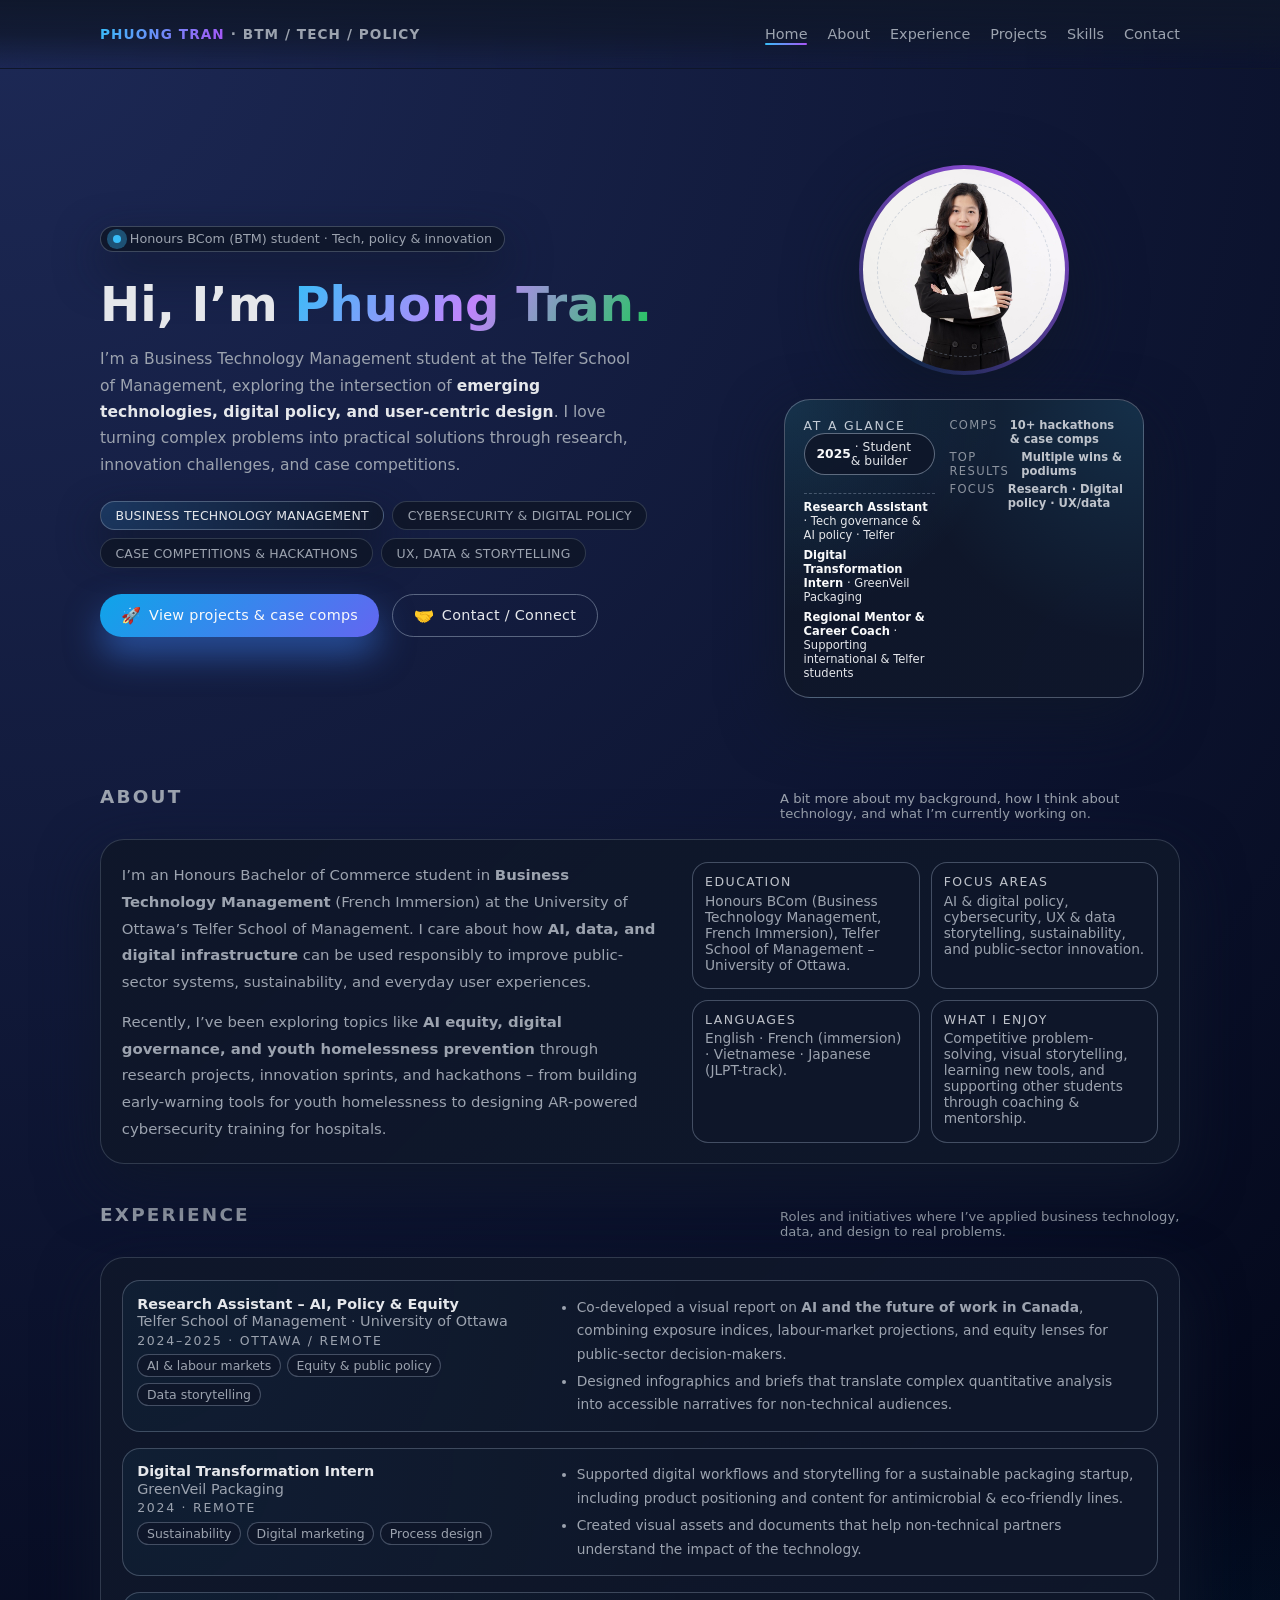
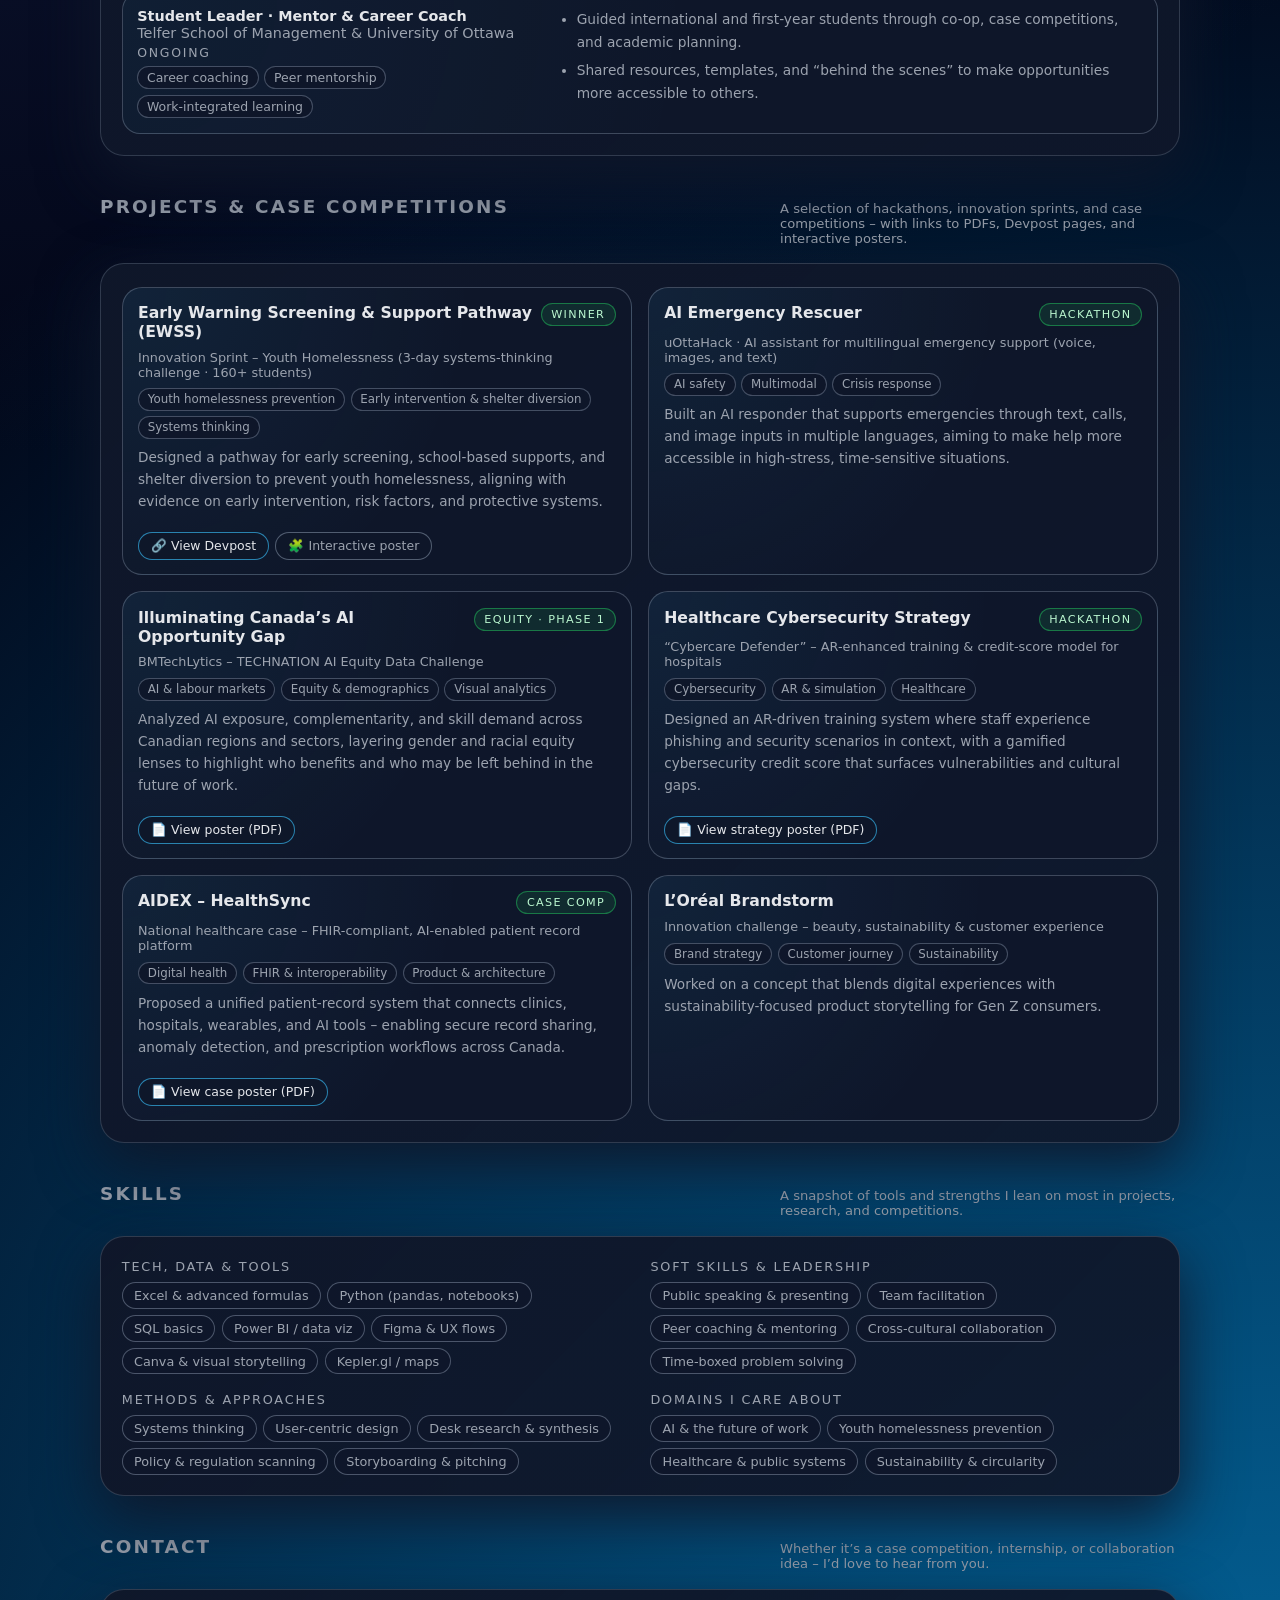
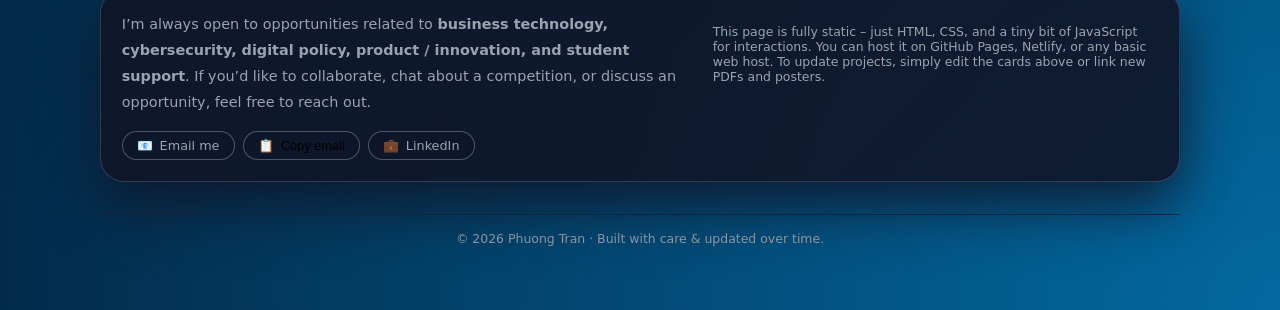
==== index.html @ e8b1e0c4 "Update index.html" ====
<!DOCTYPE html>
<html lang="en">
<head>
  <meta charset="UTF-8" />
  <title>Phuong Tran | Portfolio</title>
  <meta name="viewport" content="width=device-width, initial-scale=1" />
  <meta name="description"
        content="Portfolio of Phuong Tran – Business Technology Management student, researcher, case competition & hackathon participant." />

  <!-- ====== BASE STYLES ====== -->
  <style>
    :root {
      --bg: #020617;
      --bg-alt: #0b1220;
      --bg-soft: #020617;
      --card-bg: #020617;
      --accent: #38bdf8;
      --accent-2: #a855f7;
      --accent-soft: rgba(56, 189, 248, 0.12);
      --accent-soft-2: rgba(168, 85, 247, 0.18);
      --text-main: #e5e7eb;
      --text-muted: #9ca3af;
      --border-subtle: rgba(148, 163, 184, 0.25);
      --shadow-soft: 0 22px 60px rgba(15, 23, 42, 0.95);
      --radius-lg: 24px;
      --radius-pill: 999px;
      --nav-height: 68px;
      --max-width: 1120px;
      --transition-fast: 0.18s ease-out;
      --transition-med: 0.28s cubic-bezier(0.22, 0.61, 0.36, 1);
    }

    * {
      box-sizing: border-box;
      margin: 0;
      padding: 0;
    }

    html {
      scroll-behavior: smooth;
    }

    body {
      min-height: 100vh;
      font-family: system-ui, -apple-system, BlinkMacSystemFont, "SF Pro Text",
        "Segoe UI", sans-serif;
      background:
        radial-gradient(circle at top left, #1d2956 0, transparent 55%),
        radial-gradient(circle at bottom right, #0369a1 0, transparent 55%),
        var(--bg);
      color: var(--text-main);
      -webkit-font-smoothing: antialiased;
    }

    img {
      max-width: 100%;
      display: block;
    }

    a {
      color: inherit;
      text-decoration: none;
    }

    /* ====== LAYOUT WRAPPER ====== */

    .shell {
      max-width: var(--max-width);
      margin: 0 auto;
      padding: 1.25rem 1.25rem 4rem;
    }

    /* ====== NAVBAR ====== */
    header {
      position: sticky;
      top: 0;
      z-index: 40;
      backdrop-filter: blur(14px);
      background: linear-gradient(
          to bottom,
          rgba(15, 23, 42, 0.94),
          rgba(15, 23, 42, 0.75),
          transparent
        );
      border-bottom: 1px solid rgba(15, 23, 42, 0.8);
    }

    .nav-inner {
      max-width: var(--max-width);
      margin: 0 auto;
      height: var(--nav-height);
      display: flex;
      align-items: center;
      justify-content: space-between;
      padding: 0 1.25rem;
    }

    .logo {
      font-weight: 700;
      letter-spacing: 0.08em;
      text-transform: uppercase;
      font-size: 0.85rem;
      color: var(--text-muted);
    }

    .logo span {
      background: linear-gradient(120deg, var(--accent), var(--accent-2));
      -webkit-background-clip: text;
      background-clip: text;
      color: transparent;
    }

    nav ul {
      display: flex;
      gap: 1.25rem;
      list-style: none;
      font-size: 0.9rem;
      color: var(--text-muted);
    }

    nav a {
      position: relative;
      padding-bottom: 0.2rem;
      cursor: pointer;
      transition: color var(--transition-fast);
    }

    nav a::after {
      content: "";
      position: absolute;
      left: 0;
      bottom: 0;
      width: 0;
      height: 2px;
      border-radius: 999px;
      background: linear-gradient(90deg, var(--accent), var(--accent-2));
      transition: width var(--transition-med);
    }

    nav a:hover,
    nav a:focus-visible {
      color: #f9fafb;
    }

    nav a.is-active::after {
      width: 100%;
    }

    /* ====== HERO ====== */

    .hero {
      padding-top: 2.25rem;
      padding-bottom: 3rem;
    }

    .hero-inner {
      display: grid;
      grid-template-columns: minmax(0, 1.4fr) minmax(0, 1fr);
      gap: 2.75rem;
      align-items: center;
    }

    .hero-tagline {
      display: inline-flex;
      align-items: center;
      gap: 0.55rem;
      padding: 0.28rem 0.75rem;
      border-radius: var(--radius-pill);
      background: rgba(15, 23, 42, 0.9);
      border: 1px solid rgba(148, 163, 184, 0.35);
      box-shadow: 0 18px 45px rgba(15, 23, 42, 0.8);
      font-size: 0.8rem;
      color: var(--text-muted);
      margin-bottom: 1.6rem;
    }

    .hero-tagline-dot {
      width: 8px;
      height: 8px;
      border-radius: 999px;
      background: var(--accent);
      box-shadow: 0 0 0 6px rgba(56, 189, 248, 0.35);
    }

    .hero-title {
      font-size: clamp(2.25rem, 4vw, 3rem);
      line-height: 1.1;
      margin-bottom: 1rem;
    }

    .hero-title span {
      background: linear-gradient(120deg, #38bdf8, #c084fc, #22c55e);
      -webkit-background-clip: text;
      background-clip: text;
      color: transparent;
    }

    .hero-text {
      font-size: 0.97rem;
      line-height: 1.7;
      color: var(--text-muted);
      max-width: 34rem;
      margin-bottom: 1.4rem;
    }

    .hero-text strong {
      color: #e5e7eb;
      font-weight: 600;
    }

    .pill-row {
      display: flex;
      flex-wrap: wrap;
      gap: 0.5rem;
      margin-bottom: 1.6rem;
    }

    .pill {
      padding: 0.4rem 0.9rem;
      border-radius: 999px;
      border: 1px solid rgba(148, 163, 184, 0.42);
      background: radial-gradient(circle at top left, rgba(56, 189, 248, 0.15), rgba(15, 23, 42, 0.9));
      font-size: 0.78rem;
      letter-spacing: 0.02em;
      text-transform: uppercase;
      color: #e5e7eb;
      display: inline-flex;
      align-items: center;
      gap: 0.4rem;
      box-shadow: 0 18px 40px rgba(15, 23, 42, 0.95);
    }

    .pill-alt {
      border-color: rgba(148, 163, 184, 0.25);
      background: rgba(15, 23, 42, 0.95);
      color: var(--text-muted);
      box-shadow: none;
    }

    .hero-actions {
      display: flex;
      flex-wrap: wrap;
      gap: 0.8rem;
    }

    .btn {
      position: relative;
      border-radius: var(--radius-pill);
      padding: 0.7rem 1.3rem;
      font-size: 0.9rem;
      font-weight: 500;
      letter-spacing: 0.02em;
      display: inline-flex;
      align-items: center;
      gap: 0.5rem;
      border: none;
      cursor: pointer;
      overflow: hidden;
      transform-origin: center;
      transition:
        transform var(--transition-fast),
        box-shadow var(--transition-fast),
        background var(--transition-fast),
        color var(--transition-fast),
        border-color var(--transition-fast);
    }

    .btn-primary {
      background: linear-gradient(135deg, #0ea5e9, #6366f1);
      color: #f9fafb;
      box-shadow: 0 18px 35px rgba(59, 130, 246, 0.5);
    }

    .btn-secondary {
      background: transparent;
      color: var(--text-main);
      border: 1px solid rgba(148, 163, 184, 0.55);
    }

    .btn span.icon {
      font-size: 1rem;
    }

    .btn:hover {
      transform: translateY(-1px) scale(1.02);
      box-shadow: 0 24px 50px rgba(15, 23, 42, 0.9);
    }

    .btn:active {
      transform: translateY(0) scale(0.98);
      box-shadow: 0 14px 24px rgba(15, 23, 42, 0.8);
    }

    .hero-right {
      display: flex;
      flex-direction: column;
      align-items: center;
      gap: 1.5rem;
    }

    .hero-photo-wrap {
      width: 210px;
      height: 210px;
      border-radius: 50%;
      padding: 4px;
      background:
        conic-gradient(from 210deg,
          rgba(56, 189, 248, 0.1),
          rgba(168, 85, 247, 0.9),
          rgba(56, 189, 248, 0.1));
      display: flex;
      align-items: center;
      justify-content: center;
      box-shadow: 0 26px 70px rgba(15, 23, 42, 0.95);
      position: relative;
      isolation: isolate;
    }

    .hero-photo-wrap::after {
      content: "";
      position: absolute;
      inset: 18px;
      border-radius: inherit;
      border: 1px dashed rgba(148, 163, 184, 0.55);
      opacity: 0.7;
      pointer-events: none;
    }

    .hero-photo {
      width: 100%;
      height: 100%;
      border-radius: 50%;
      object-fit: cover;
      background: #0f172a;
    }

    .hero-card {
      width: 100%;
      max-width: 360px;
      border-radius: 26px;
      background: radial-gradient(circle at top left, rgba(56, 189, 248, 0.16), transparent 46%),
        radial-gradient(circle at bottom right, rgba(15, 23, 42, 0.95), rgba(15, 23, 42, 1));
      border: 1px solid rgba(148, 163, 184, 0.45);
      box-shadow: var(--shadow-soft);
      padding: 1.15rem 1.15rem 1.1rem;
      display: grid;
      grid-template-columns: 1.05fr 1.4fr;
      gap: 0.9rem;
      position: relative;
      overflow: hidden;
    }

    .hero-card::before {
      content: "";
      position: absolute;
      inset: 0;
      background: radial-gradient(circle at top right, rgba(56, 189, 248, 0.25), transparent 52%);
      opacity: 0.6;
      pointer-events: none;
    }

    .hero-card-main {
      position: relative;
      z-index: 1;
      display: flex;
      flex-direction: column;
      justify-content: space-between;
      gap: 0.75rem;
    }

    .hero-card-label {
      font-size: 0.78rem;
      letter-spacing: 0.14em;
      text-transform: uppercase;
      color: rgba(226, 232, 240, 0.85);
    }

    .hero-card-pill {
      display: inline-flex;
      align-items: center;
      justify-content: center;
      align-self: flex-start;
      padding: 0.35rem 0.75rem;
      border-radius: 999px;
      font-size: 0.77rem;
      background: rgba(15, 23, 42, 0.9);
      border: 1px solid rgba(148, 163, 184, 0.6);
      color: #e5e7eb;
    }

    .hero-card-pill strong {
      color: #f9fafb;
    }

    .hero-card-metric-col {
      position: relative;
      z-index: 1;
      display: flex;
      flex-direction: column;
      gap: 0.25rem;
      font-size: 0.72rem;
      color: rgba(209, 213, 219, 0.9);
    }

    .hero-metric-row {
      display: flex;
      justify-content: space-between;
      gap: 0.75rem;
      align-items: baseline;
    }

    .hero-metric-label {
      text-transform: uppercase;
      letter-spacing: 0.12em;
      opacity: 0.7;
    }

    .hero-metric-value {
      font-weight: 600;
    }

    .hero-card-roles {
      margin-top: 0.4rem;
      padding-top: 0.4rem;
      border-top: 1px dashed rgba(148, 163, 184, 0.4);
      font-size: 0.72rem;
      display: flex;
      flex-direction: column;
      gap: 0.35rem;
    }

    .hero-card-roles strong {
      color: #f9fafb;
    }

    /* ====== SECTIONS ====== */

    section {
      margin-top: 2.5rem;
    }

    .section-header {
      display: flex;
      justify-content: space-between;
      align-items: baseline;
      gap: 0.75rem;
      margin-bottom: 1.1rem;
    }

    .section-title {
      font-size: 1.15rem;
      letter-spacing: 0.12em;
      text-transform: uppercase;
      color: var(--text-muted);
    }

    .section-caption {
      font-size: 0.82rem;
      color: var(--text-muted);
      max-width: 25rem;
    }

    .section-body {
      border-radius: var(--radius-lg);
      border: 1px solid var(--border-subtle);
      background: linear-gradient(135deg, rgba(15, 23, 42, 0.98), rgba(15, 23, 42, 0.92));
      box-shadow: var(--shadow-soft);
      padding: 1.4rem 1.3rem 1.3rem;
    }

    /* About */

    .about-layout {
      display: grid;
      grid-template-columns: minmax(0, 1.4fr) minmax(0, 1.2fr);
      gap: 1.65rem;
    }

    .about-text {
      font-size: 0.93rem;
      color: var(--text-muted);
      line-height: 1.8;
    }

    .about-text p + p {
      margin-top: 0.8rem;
    }

    .about-list {
      display: grid;
      grid-template-columns: repeat(2, minmax(0, 1fr));
      gap: 0.7rem;
      font-size: 0.84rem;
      color: var(--text-muted);
    }

    .about-item {
      padding: 0.7rem 0.75rem;
      border-radius: 16px;
      border: 1px solid rgba(148, 163, 184, 0.4);
      background: rgba(15, 23, 42, 0.98);
    }

    .about-item-title {
      font-size: 0.78rem;
      letter-spacing: 0.12em;
      text-transform: uppercase;
      color: rgba(209, 213, 219, 0.9);
      margin-bottom: 0.2rem;
    }

    .about-item p {
      font-size: 0.86rem;
      color: var(--text-muted);
    }

    /* Experience */

    .timeline {
      display: grid;
      gap: 1rem;
      font-size: 0.9rem;
    }

    .timeline-item {
      display: grid;
      grid-template-columns: minmax(0, 1.4fr) minmax(0, 2fr);
      gap: 1rem;
      padding: 0.9rem 0.9rem;
      border-radius: 18px;
      border: 1px solid rgba(148, 163, 184, 0.35);
      background: radial-gradient(circle at top left, rgba(56, 189, 248, 0.05), transparent 55%),
        rgba(15, 23, 42, 0.96);
      position: relative;
      overflow: hidden;
      transition:
        border-color var(--transition-fast),
        transform var(--transition-fast),
        box-shadow var(--transition-fast),
        background var(--transition-fast);
    }

    .timeline-item:hover {
      border-color: rgba(56, 189, 248, 0.65);
      background: radial-gradient(circle at top left, rgba(56, 189, 248, 0.12), transparent 55%),
        rgba(15, 23, 42, 0.98);
      transform: translateY(-2px);
      box-shadow: 0 18px 36px rgba(15, 23, 42, 0.9);
    }

    .timeline-role {
      font-weight: 600;
      color: #e5e7eb;
      margin-bottom: 0.1rem;
    }

    .timeline-org {
      font-size: 0.9rem;
      color: var(--text-muted);
      margin-bottom: 0.2rem;
    }

    .timeline-meta {
      font-size: 0.78rem;
      color: var(--text-muted);
      text-transform: uppercase;
      letter-spacing: 0.14em;
    }

    .timeline-tags {
      display: flex;
      flex-wrap: wrap;
      gap: 0.35rem;
      margin-top: 0.4rem;
      font-size: 0.78rem;
    }

    .timeline-tag {
      padding: 0.2rem 0.55rem;
      border-radius: 999px;
      background: rgba(15, 23, 42, 0.9);
      border: 1px solid rgba(148, 163, 184, 0.4);
      color: var(--text-muted);
    }

    .timeline-body {
      font-size: 0.86rem;
      color: var(--text-muted);
      line-height: 1.7;
    }

    .timeline-body ul {
      padding-left: 1rem;
      margin: 0;
    }

    .timeline-body li + li {
      margin-top: 0.25rem;
    }

    /* Projects */

    .project-grid {
      display: grid;
      grid-template-columns: repeat(2, minmax(0, 1fr));
      gap: 1rem;
    }

    .project-card {
      position: relative;
      border-radius: 20px;
      border: 1px solid rgba(148, 163, 184, 0.35);
      background: radial-gradient(circle at top left, rgba(56, 189, 248, 0.08), transparent 60%),
        rgba(15, 23, 42, 0.98);
      padding: 0.95rem 0.95rem 0.9rem;
      display: flex;
      flex-direction: column;
      gap: 0.55rem;
      cursor: pointer;
      transition:
        box-shadow var(--transition-med),
        transform var(--transition-med),
        border-color var(--transition-med),
        background var(--transition-med);
      overflow: hidden;
    }

    .project-card:hover {
      box-shadow: 0 18px 45px rgba(15, 23, 42, 0.95);
      transform: translateY(-3px);
      border-color: rgba(56, 189, 248, 0.8);
      background: radial-gradient(circle at top left, rgba(56, 189, 248, 0.16), transparent 60%),
        rgba(15, 23, 42, 0.98);
    }

    .project-title-row {
      display: flex;
      justify-content: space-between;
      align-items: baseline;
      gap: 0.5rem;
    }

    .project-name {
      font-size: 0.98rem;
      font-weight: 600;
    }

    .project-badge {
      font-size: 0.7rem;
      text-transform: uppercase;
      letter-spacing: 0.12em;
      padding: 0.25rem 0.6rem;
      border-radius: 999px;
      background: rgba(34, 197, 94, 0.12);
      border: 1px solid rgba(34, 197, 94, 0.5);
      color: #bbf7d0;
      white-space: nowrap;
    }

    .project-meta {
      font-size: 0.8rem;
      color: var(--text-muted);
    }

    .project-tags {
      display: flex;
      flex-wrap: wrap;
      gap: 0.35rem;
      font-size: 0.74rem;
    }

    .project-tag {
      padding: 0.2rem 0.55rem;
      border-radius: 999px;
      background: rgba(15, 23, 42, 0.9);
      border: 1px solid rgba(148, 163, 184, 0.4);
      color: var(--text-muted);
    }

    .project-summary {
      font-size: 0.85rem;
      color: var(--text-muted);
      line-height: 1.6;
    }

    .project-extra {
      margin-top: 0.35rem;
      display: none;
      font-size: 0.83rem;
      color: var(--text-muted);
      line-height: 1.6;
    }

    .project-card.is-open .project-extra {
      display: block;
    }

    .project-actions {
      margin-top: 0.65rem;
      display: flex;
      flex-wrap: wrap;
      gap: 0.4rem;
      font-size: 0.78rem;
    }

    .chip {
      display: inline-flex;
      align-items: center;
      gap: 0.25rem;
      padding: 0.35rem 0.75rem;
      border-radius: 999px;
      border: 1px solid rgba(148, 163, 184, 0.5);
      background: rgba(15, 23, 42, 0.96);
      color: var(--text-muted);
      cursor: pointer;
      transition:
        background var(--transition-fast),
        border-color var(--transition-fast),
        color var(--transition-fast),
        transform var(--transition-fast);
    }

    .chip:hover {
      border-color: var(--accent);
      color: #e5e7eb;
      transform: translateY(-1px);
    }

    .chip-primary {
      border-color: rgba(56, 189, 248, 0.65);
      background: rgba(15, 23, 42, 0.96);
      color: #e5e7eb;
    }

    /* Skills */

    .skills-layout {
      display: grid;
      grid-template-columns: minmax(0, 1.2fr) minmax(0, 1.2fr);
      gap: 1.3rem;
    }

    .skill-group-title {
      font-size: 0.8rem;
      text-transform: uppercase;
      letter-spacing: 0.14em;
      color: var(--text-muted);
      margin-bottom: 0.5rem;
    }

    .skill-pill-row {
      display: flex;
      flex-wrap: wrap;
      gap: 0.4rem;
      font-size: 0.8rem;
    }

    .skill-pill {
      padding: 0.3rem 0.7rem;
      border-radius: 999px;
      border: 1px solid rgba(148, 163, 184, 0.45);
      background: rgba(15, 23, 42, 0.98);
      color: var(--text-muted);
    }

    /* Contact */

    .contact-grid {
      display: grid;
      grid-template-columns: minmax(0, 1.4fr) minmax(0, 1.1fr);
      gap: 1.5rem;
      font-size: 0.9rem;
      color: var(--text-muted);
    }

    .contact-cta {
      line-height: 1.8;
    }

    .contact-pill-row {
      margin-top: 0.9rem;
      display: flex;
      flex-wrap: wrap;
      gap: 0.5rem;
    }

    .contact-pill {
      padding: 0.4rem 0.9rem;
      border-radius: 999px;
      border: 1px solid rgba(148, 163, 184, 0.45);
      background: rgba(15, 23, 42, 0.98);
      font-size: 0.8rem;
      display: inline-flex;
      align-items: center;
      gap: 0.4rem;
      cursor: pointer;
      transition:
        background var(--transition-fast),
        color var(--transition-fast),
        border-color var(--transition-fast),
        transform var(--transition-fast);
    }

    .contact-pill:hover {
      background: rgba(15, 23, 42, 1);
      border-color: var(--accent);
      transform: translateY(-1px);
      color: #e5e7eb;
    }

    .contact-note {
      font-size: 0.78rem;
      color: var(--text-muted);
      margin-top: 0.75rem;
    }

    /* Footer */

    footer {
      margin-top: 2rem;
      padding-top: 1rem;
      font-size: 0.78rem;
      color: var(--text-muted);
      border-top: 1px solid rgba(30, 41, 59, 0.9);
      text-align: center;
    }

    /* ====== SCROLL FADE-IN ====== */
    .reveal {
      opacity: 0;
      transform: translateY(14px);
      transition:
        opacity 0.45s ease-out,
        transform 0.45s ease-out;
    }

    .reveal.visible {
      opacity: 1;
      transform: translateY(0);
    }

    /* ====== RESPONSIVE ====== */

    @media (max-width: 900px) {
      .hero-inner {
        grid-template-columns: minmax(0, 1fr);
        gap: 2rem;
      }
      .hero {
        padding-top: 1.8rem;
      }
      .hero-right {
        order: -1;
      }
      .hero-card {
        max-width: 100%;
      }
      .about-layout,
      .skills-layout,
      .contact-grid,
      .timeline-item {
        grid-template-columns: minmax(0, 1fr);
      }
      .project-grid {
        grid-template-columns: minmax(0, 1fr);
      }
    }

    @media (max-width: 640px) {
      .nav-inner {
        padding-inline: 1rem;
      }
      .shell {
        padding-inline: 1rem;
      }
      nav ul {
        gap: 0.9rem;
        font-size: 0.78rem;
      }
      .hero-title {
        font-size: 2.1rem;
      }
      .section-body {
        padding: 1.1rem 1rem 1.1rem;
      }
    }
  </style>
</head>

<body>
<header>
  <div class="nav-inner">
    <div class="logo">
      <span>Phuong Tran</span> · BTM / Tech / Policy
    </div>
    <nav aria-label="Main navigation">
      <ul>
        <li><a href="#top" class="nav-link is-active">Home</a></li>
        <li><a href="#about" class="nav-link">About</a></li>
        <li><a href="#experience" class="nav-link">Experience</a></li>
        <li><a href="#projects" class="nav-link">Projects</a></li>
        <li><a href="#skills" class="nav-link">Skills</a></li>
        <li><a href="#contact" class="nav-link">Contact</a></li>
      </ul>
    </nav>
  </div>
</header>

<div class="shell">
  <!-- ====== HERO ====== -->
  <section id="top" class="hero">
    <div class="hero-inner reveal">
      <div class="hero-left">
        <div class="hero-tagline">
          <span class="hero-tagline-dot"></span>
          Honours BCom (BTM) student · Tech, policy & innovation
        </div>

        <h1 class="hero-title">
          Hi, I’m <span>Phuong Tran.</span>
        </h1>

        <p class="hero-text">
          I’m a Business Technology Management student at the Telfer School of Management,
          exploring the intersection of <strong>emerging technologies, digital policy, and user-centric design</strong>.
          I love turning complex problems into practical solutions through research, innovation challenges,
          and case competitions.
        </p>

        <div class="pill-row">
          <div class="pill">Business Technology Management</div>
          <div class="pill pill-alt">Cybersecurity &amp; Digital Policy</div>
          <div class="pill pill-alt">Case Competitions &amp; Hackathons</div>
          <div class="pill pill-alt">UX, Data &amp; Storytelling</div>
        </div>

        <div class="hero-actions">
          <a href="#projects" class="btn btn-primary">
            <span class="icon">🚀</span>
            <span>View projects &amp; case comps</span>
          </a>
          <a href="#contact" class="btn btn-secondary">
            <span class="icon">🤝</span>
            <span>Contact / Connect</span>
          </a>
        </div>
      </div>

      <div class="hero-right">
        <!-- Profile image -->
        <div class="hero-photo-wrap">
          <!-- Make sure profile.jpg is in the same folder as this HTML -->
          <img src="profile.jpg" alt="Portrait of Phuong Tran" class="hero-photo" />
        </div>

        <!-- At a glance card -->
        <aside class="hero-card" aria-label="Snapshot of highlights">
          <div class="hero-card-main">
            <div>
              <div class="hero-card-label">At a glance</div>
              <div class="hero-card-pill">
                <strong>2025</strong>&nbsp;· Student &amp; builder
              </div>
            </div>
            <div class="hero-card-roles">
              <div><strong>Research Assistant</strong> · Tech governance &amp; AI policy · Telfer</div>
              <div><strong>Digital Transformation Intern</strong> · GreenVeil Packaging</div>
              <div><strong>Regional Mentor &amp; Career Coach</strong> · Supporting international &amp; Telfer students</div>
            </div>
          </div>

          <div class="hero-card-metric-col">
            <div class="hero-metric-row">
              <div class="hero-metric-label">Comps</div>
              <div class="hero-metric-value">10+ hackathons &amp; case comps</div>
            </div>
            <div class="hero-metric-row">
              <div class="hero-metric-label">Top results</div>
              <div class="hero-metric-value">Multiple wins &amp; podiums</div>
            </div>
            <div class="hero-metric-row">
              <div class="hero-metric-label">Focus</div>
              <div class="hero-metric-value">Research · Digital policy · UX/data</div>
            </div>
          </div>
        </aside>
      </div>
    </div>
  </section>

  <!-- ====== ABOUT ====== -->
  <section id="about">
    <div class="section-header">
      <h2 class="section-title">About</h2>
      <p class="section-caption">
        A bit more about my background, how I think about technology, and what I’m currently working on.
      </p>
    </div>

    <div class="section-body reveal">
      <div class="about-layout">
        <div class="about-text">
          <p>
            I’m an Honours Bachelor of Commerce student in <strong>Business Technology Management</strong>
            (French Immersion) at the University of Ottawa’s Telfer School of Management.
            I care about how <strong>AI, data, and digital infrastructure</strong> can be used responsibly
            to improve public-sector systems, sustainability, and everyday user experiences.
          </p>
          <p>
            Recently, I’ve been exploring topics like <strong>AI equity, digital governance, and youth homelessness prevention</strong> through
            research projects, innovation sprints, and hackathons – from building early-warning tools for
            youth homelessness to designing AR-powered cybersecurity training for hospitals.
          </p>
        </div>

        <div class="about-list">
          <div class="about-item">
            <div class="about-item-title">Education</div>
            <p>
              Honours BCom (Business Technology Management, French Immersion),
              Telfer School of Management – University of Ottawa.
            </p>
          </div>
          <div class="about-item">
            <div class="about-item-title">Focus Areas</div>
            <p>
              AI &amp; digital policy, cybersecurity, UX &amp; data storytelling, sustainability,
              and public-sector innovation.
            </p>
          </div>
          <div class="about-item">
            <div class="about-item-title">Languages</div>
            <p>English · French (immersion) · Vietnamese · Japanese (JLPT-track).</p>
          </div>
          <div class="about-item">
            <div class="about-item-title">What I enjoy</div>
            <p>
              Competitive problem-solving, visual storytelling, learning new tools,
              and supporting other students through coaching &amp; mentorship.
            </p>
          </div>
        </div>
      </div>
    </div>
  </section>

  <!-- ====== EXPERIENCE ====== -->
  <section id="experience">
    <div class="section-header">
      <h2 class="section-title">Experience</h2>
      <p class="section-caption">
        Roles and initiatives where I’ve applied business technology, data, and design to real problems.
      </p>
    </div>

    <div class="section-body reveal">
      <div class="timeline">

        <article class="timeline-item">
          <div>
            <div class="timeline-role">Research Assistant – AI, Policy &amp; Equity</div>
            <div class="timeline-org">Telfer School of Management · University of Ottawa</div>
            <div class="timeline-meta">2024–2025 · Ottawa / Remote</div>
            <div class="timeline-tags">
              <span class="timeline-tag">AI &amp; labour markets</span>
              <span class="timeline-tag">Equity &amp; public policy</span>
              <span class="timeline-tag">Data storytelling</span>
            </div>
          </div>
          <div class="timeline-body">
            <ul>
              <li>Co-developed a visual report on <strong>AI and the future of work in Canada</strong>, combining exposure indices, labour-market projections, and equity lenses for public-sector decision-makers.</li>
              <li>Designed infographics and briefs that translate complex quantitative analysis into accessible narratives for non-technical audiences.</li>
            </ul>
          </div>
        </article>

        <article class="timeline-item">
          <div>
            <div class="timeline-role">Digital Transformation Intern</div>
            <div class="timeline-org">GreenVeil Packaging</div>
            <div class="timeline-meta">2024 · Remote</div>
            <div class="timeline-tags">
              <span class="timeline-tag">Sustainability</span>
              <span class="timeline-tag">Digital marketing</span>
              <span class="timeline-tag">Process design</span>
            </div>
          </div>
          <div class="timeline-body">
            <ul>
              <li>Supported digital workflows and storytelling for a sustainable packaging startup, including product positioning and content for antimicrobial &amp; eco-friendly lines.</li>
              <li>Created visual assets and documents that help non-technical partners understand the impact of the technology.</li>
            </ul>
          </div>
        </article>

        <article class="timeline-item">
          <div>
            <div class="timeline-role">Student Leader · Mentor &amp; Career Coach</div>
            <div class="timeline-org">Telfer School of Management &amp; University of Ottawa</div>
            <div class="timeline-meta">Ongoing</div>
            <div class="timeline-tags">
              <span class="timeline-tag">Career coaching</span>
              <span class="timeline-tag">Peer mentorship</span>
              <span class="timeline-tag">Work-integrated learning</span>
            </div>
          </div>
          <div class="timeline-body">
            <ul>
              <li>Guided international and first-year students through co-op, case competitions, and academic planning.</li>
              <li>Shared resources, templates, and “behind the scenes” to make opportunities more accessible to others.</li>
            </ul>
          </div>
        </article>

      </div>
    </div>
  </section>

  <!-- ====== PROJECTS ====== -->
  <section id="projects">
    <div class="section-header">
      <h2 class="section-title">Projects &amp; Case Competitions</h2>
      <p class="section-caption">
        A selection of hackathons, innovation sprints, and case competitions – with links to PDFs, Devpost pages, and interactive posters.
      </p>
    </div>

    <div class="section-body reveal">
      <div class="project-grid">

        <!-- Youth Homelessness Early Warning & Shelter Diversion -->
        <article class="project-card" data-expand-on-click>
          <div class="project-title-row">
            <h3 class="project-name">Early Warning Screening &amp; Support Pathway (EWSS)</h3>
            <span class="project-badge">Winner</span>
          </div>
          <div class="project-meta">
            Innovation Sprint – Youth Homelessness (3-day systems-thinking challenge · 160+ students)
          </div>
          <div class="project-tags">
            <span class="project-tag">Youth homelessness prevention</span>
            <span class="project-tag">Early intervention &amp; shelter diversion</span>
            <span class="project-tag">Systems thinking</span>
          </div>
          <p class="project-summary">
            Designed a pathway for early screening, school-based supports, and shelter diversion to prevent youth homelessness,
            aligning with evidence on early intervention, risk factors, and protective systems.
          </p>
          <div class="project-extra">
            <p>
              I led the <strong>visual design and interactive poster</strong>, synthesizing research on systems thinking, risk factors,
              and prevention levers into an accessible, clickable journey for educators and service providers.
            </p>
          </div>
          <div class="project-actions">
            <!-- Replace href with your actual Devpost URL if you prefer -->
            <a class="chip chip-primary" href="https://devpost.com/software/early-warning-screening-support-ewss-pathway" target="_blank" rel="noopener">
              🔗 View Devpost
            </a>
            <a class="chip" href="https://phuong24-tran.github.io/homelessness-sprint-interactive-poster/" target="_blank" rel="noopener">
              🧩 Interactive poster
            </a>
            <!-- Optional: link PDFs if you export them -->
            <!-- <a class="chip" href="EWSS_Poster.pdf" target="_blank">📄 View PDF poster</a> -->
          </div>
        </article>

        <!-- uOttaHack – AI Emergency Rescuer -->
        <article class="project-card" data-expand-on-click>
          <div class="project-title-row">
            <h3 class="project-name">AI Emergency Rescuer</h3>
            <span class="project-badge">Hackathon</span>
          </div>
          <div class="project-meta">
            uOttaHack · AI assistant for multilingual emergency support (voice, images, and text)
          </div>
          <div class="project-tags">
            <span class="project-tag">AI safety</span>
            <span class="project-tag">Multimodal</span>
            <span class="project-tag">Crisis response</span>
          </div>
          <p class="project-summary">
            Built an AI responder that supports emergencies through text, calls, and image inputs in multiple languages, aiming
            to make help more accessible in high-stress, time-sensitive situations.
          </p>
          <div class="project-extra">
            <p>
              I contributed to <strong>interaction design and prompt flows</strong>, ensuring the system can triage inputs quickly and
              safely route users toward appropriate instructions or escalation paths.
            </p>
          </div>
          <div class="project-actions">
            <!-- Plug your Devpost link here if you have one -->
            <!-- <a class="chip chip-primary" href="UOttaHack_Devpost_URL" target="_blank">🔗 Devpost</a> -->
            <!-- <a class="chip" href="AI_Emergency_Rescuer_Poster.pdf" target="_blank">📄 View PDF</a> -->
          </div>
        </article>

        <!-- BMTechLytics – AI & Future of Work equity poster -->
        <article class="project-card" data-expand-on-click>
          <div class="project-title-row">
            <h3 class="project-name">Illuminating Canada’s AI Opportunity Gap</h3>
            <span class="project-badge">Equity · Phase 1</span>
          </div>
          <div class="project-meta">
            BMTechLytics – TECHNATION AI Equity Data Challenge
          </div>
          <div class="project-tags">
            <span class="project-tag">AI &amp; labour markets</span>
            <span class="project-tag">Equity &amp; demographics</span>
            <span class="project-tag">Visual analytics</span>
          </div>
          <p class="project-summary">
            Analyzed AI exposure, complementarity, and skill demand across Canadian regions and sectors, layering gender and
            racial equity lenses to highlight who benefits and who may be left behind in the future of work.
          </p>
          <div class="project-extra">
            <p>
              I led the <strong>poster design and narrative</strong>, combining StatCan indices, COPS projections, and skills data into
              a single visual story for policymakers and public-sector leaders.
            </p>
          </div>
          <div class="project-actions">
            <!-- Update to match the filename you host -->
            <a class="chip chip-primary" href="BMTechlytics_Phase1.pdf" target="_blank">
              📄 View poster (PDF)
            </a>
          </div>
        </article>

        <!-- Healthcare Cybersecurity Strategy -->
        <article class="project-card" data-expand-on-click>
          <div class="project-title-row">
            <h3 class="project-name">Healthcare Cybersecurity Strategy</h3>
            <span class="project-badge">Hackathon</span>
          </div>
          <div class="project-meta">
            “Cybercare Defender” – AR-enhanced training &amp; credit-score model for hospitals
          </div>
          <div class="project-tags">
            <span class="project-tag">Cybersecurity</span>
            <span class="project-tag">AR &amp; simulation</span>
            <span class="project-tag">Healthcare</span>
          </div>
          <p class="project-summary">
            Designed an AR-driven training system where staff experience phishing and security scenarios in context, with a
            gamified cybersecurity credit score that surfaces vulnerabilities and cultural gaps.
          </p>
          <div class="project-extra">
            <p>
              I worked on <strong>system framing, impact visuals, and risk communication</strong>, connecting human-factor issues
              (like phishing susceptibility and downtime) with practical AR workflows for teams.
            </p>
          </div>
          <div class="project-actions">
            <a class="chip chip-primary" href="Healthcare_Cybersecurity_Strategy.pdf" target="_blank">
              📄 View strategy poster (PDF)
            </a>
          </div>
        </article>

        <!-- AIDEX – HealthSync (PSPC / healthcare case) -->
        <article class="project-card" data-expand-on-click>
          <div class="project-title-row">
            <h3 class="project-name">AIDEX – HealthSync</h3>
            <span class="project-badge">Case Comp</span>
          </div>
          <div class="project-meta">
            National healthcare case – FHIR-compliant, AI-enabled patient record platform
          </div>
          <div class="project-tags">
            <span class="project-tag">Digital health</span>
            <span class="project-tag">FHIR &amp; interoperability</span>
            <span class="project-tag">Product &amp; architecture</span>
          </div>
          <p class="project-summary">
            Proposed a unified patient-record system that connects clinics, hospitals, wearables, and AI tools – enabling secure
            record sharing, anomaly detection, and prescription workflows across Canada.
          </p>
          <div class="project-extra">
            <p>
              Contributed to <strong>journey mapping, feature design, and tech stack framing</strong>, with emphasis on privacy,
              PIPEDA compliance, and practical pathways for government adoption.
            </p>
          </div>
          <div class="project-actions">
            <a class="chip chip-primary" href="AidEx_HealthSync.pdf" target="_blank">
              📄 View case poster (PDF)
            </a>
          </div>
        </article>

        <!-- L’Oréal Brandstorm -->
        <article class="project-card" data-expand-on-click>
          <div class="project-title-row">
            <h3 class="project-name">L’Oréal Brandstorm</h3>
          </div>
          <div class="project-meta">
            Innovation challenge – beauty, sustainability &amp; customer experience
          </div>
          <div class="project-tags">
            <span class="project-tag">Brand strategy</span>
            <span class="project-tag">Customer journey</span>
            <span class="project-tag">Sustainability</span>
          </div>
          <p class="project-summary">
            Worked on a concept that blends digital experiences with sustainability-focused product storytelling for Gen Z
            consumers.
          </p>
          <div class="project-extra">
            <p>
              Focused on <strong>user journey mapping and pitch visuals</strong>, ensuring the narrative is both aspirational and
              grounded in feasible activation steps.
            </p>
          </div>
          <div class="project-actions">
            <!-- Example placeholder if you export a deck -->
            <!-- <a class="chip chip-primary" href="Loreal_Brandstorm_Deck.pdf" target="_blank">📄 View deck (PDF)</a> -->
          </div>
        </article>

      </div>
    </div>
  </section>

  <!-- ====== SKILLS ====== -->
  <section id="skills">
    <div class="section-header">
      <h2 class="section-title">Skills</h2>
      <p class="section-caption">
        A snapshot of tools and strengths I lean on most in projects, research, and competitions.
      </p>
    </div>

    <div class="section-body reveal">
      <div class="skills-layout">
        <div>
          <div class="skill-group-title">Tech, data &amp; tools</div>
          <div class="skill-pill-row">
            <span class="skill-pill">Excel &amp; advanced formulas</span>
            <span class="skill-pill">Python (pandas, notebooks)</span>
            <span class="skill-pill">SQL basics</span>
            <span class="skill-pill">Power BI / data viz</span>
            <span class="skill-pill">Figma &amp; UX flows</span>
            <span class="skill-pill">Canva &amp; visual storytelling</span>
            <span class="skill-pill">Kepler.gl / maps</span>
          </div>

          <div class="skill-group-title" style="margin-top: 1.1rem;">Methods &amp; approaches</div>
          <div class="skill-pill-row">
            <span class="skill-pill">Systems thinking</span>
            <span class="skill-pill">User-centric design</span>
            <span class="skill-pill">Desk research &amp; synthesis</span>
            <span class="skill-pill">Policy &amp; regulation scanning</span>
            <span class="skill-pill">Storyboarding &amp; pitching</span>
          </div>
        </div>

        <div>
          <div class="skill-group-title">Soft skills &amp; leadership</div>
          <div class="skill-pill-row">
            <span class="skill-pill">Public speaking &amp; presenting</span>
            <span class="skill-pill">Team facilitation</span>
            <span class="skill-pill">Peer coaching &amp; mentoring</span>
            <span class="skill-pill">Cross-cultural collaboration</span>
            <span class="skill-pill">Time-boxed problem solving</span>
          </div>
          <div class="skill-group-title" style="margin-top: 1.1rem;">Domains I care about</div>
          <div class="skill-pill-row">
            <span class="skill-pill">AI &amp; the future of work</span>
            <span class="skill-pill">Youth homelessness prevention</span>
            <span class="skill-pill">Healthcare &amp; public systems</span>
            <span class="skill-pill">Sustainability &amp; circularity</span>
          </div>
        </div>
      </div>
    </div>
  </section>

  <!-- ====== CONTACT ====== -->
  <section id="contact">
    <div class="section-header">
      <h2 class="section-title">Contact</h2>
      <p class="section-caption">
        Whether it’s a case competition, internship, or collaboration idea – I’d love to hear from you.
      </p>
    </div>

    <div class="section-body reveal">
      <div class="contact-grid">
        <div>
          <p class="contact-cta">
            I’m always open to opportunities related to
            <strong>business technology, cybersecurity, digital policy, product / innovation, and student support</strong>.
            If you’d like to collaborate, chat about a competition, or discuss an opportunity, feel free to reach out.
          </p>
          <div class="contact-pill-row">
            <a href="mailto:phtranworkmail@gmail.com" class="contact-pill" target="_blank">
              📧 <span>Email me</span>
            </a>
            <button type="button" class="contact-pill" id="copy-email-btn">
              📋 <span id="copy-email-label">Copy email</span>
            </button>
            <!-- Add your LinkedIn / GitHub URLs here -->
            <a href="https://www.linkedin.com" class="contact-pill" target="_blank" rel="noopener">
              💼 <span>LinkedIn</span>
            </a>
          </div>
        </div>
        <div>
          <p class="contact-note">
            This page is fully static – just HTML, CSS, and a tiny bit of JavaScript for interactions.
            You can host it on GitHub Pages, Netlify, or any basic web host. To update projects,
            simply edit the cards above or link new PDFs and posters.
          </p>
        </div>
      </div>
    </div>
  </section>

  <footer>
    © <span id="year"></span> Phuong Tran · Built with care &amp; updated over time.
  </footer>
</div>

<!-- ====== INTERACTION SCRIPTS ====== -->
<script>
  // Footer year
  document.getElementById("year").textContent = new Date().getFullYear();

  // Smooth scroll active nav highlight
  const navLinks = document.querySelectorAll(".nav-link");
  const sections = [...document.querySelectorAll("section")];

  function onScroll() {
    const scrollPos = window.scrollY + 90;
    let currentId = "top";
    for (const section of sections) {
      if (scrollPos >= section.offsetTop) {
        currentId = section.id || "top";
      }
    }
    navLinks.forEach((link) => {
      const href = link.getAttribute("href").replace("#", "");
      link.classList.toggle("is-active", href === currentId);
    });
  }

  window.addEventListener("scroll", onScroll);
  onScroll();

  // Reveal on scroll
  const revealEls = document.querySelectorAll(".reveal");
  const observer = new IntersectionObserver(
    (entries) => {
      entries.forEach((entry) => {
        if (entry.isIntersecting) {
          entry.target.classList.add("visible");
          observer.unobserve(entry.target);
        }
      });
    },
    { threshold: 0.15 }
  );
  revealEls.forEach((el) => observer.observe(el));

  // Expand project cards on click (but keep links clickable)
  document.querySelectorAll("[data-expand-on-click]").forEach((card) => {
    card.addEventListener("click", (e) => {
      const target = e.target;
      if (target.closest("a") || target.closest("button")) return;
      card.classList.toggle("is-open");
    });
  });

  // Copy email to clipboard
  const copyBtn = document.getElementById("copy-email-btn");
  const copyLabel = document.getElementById("copy-email-label");
  const email = "phtranworkmail@gmail.com";

  if (copyBtn) {
    copyBtn.addEventListener("click", async () => {
      try {
        await navigator.clipboard.writeText(email);
        const original = copyLabel.textContent;
        copyLabel.textContent = "Copied!";
        setTimeout(() => {
          copyLabel.textContent = original;
        }, 1600);
      } catch (err) {
        console.error("Copy failed", err);
      }
    });
  }
</script>
</body>
</html>
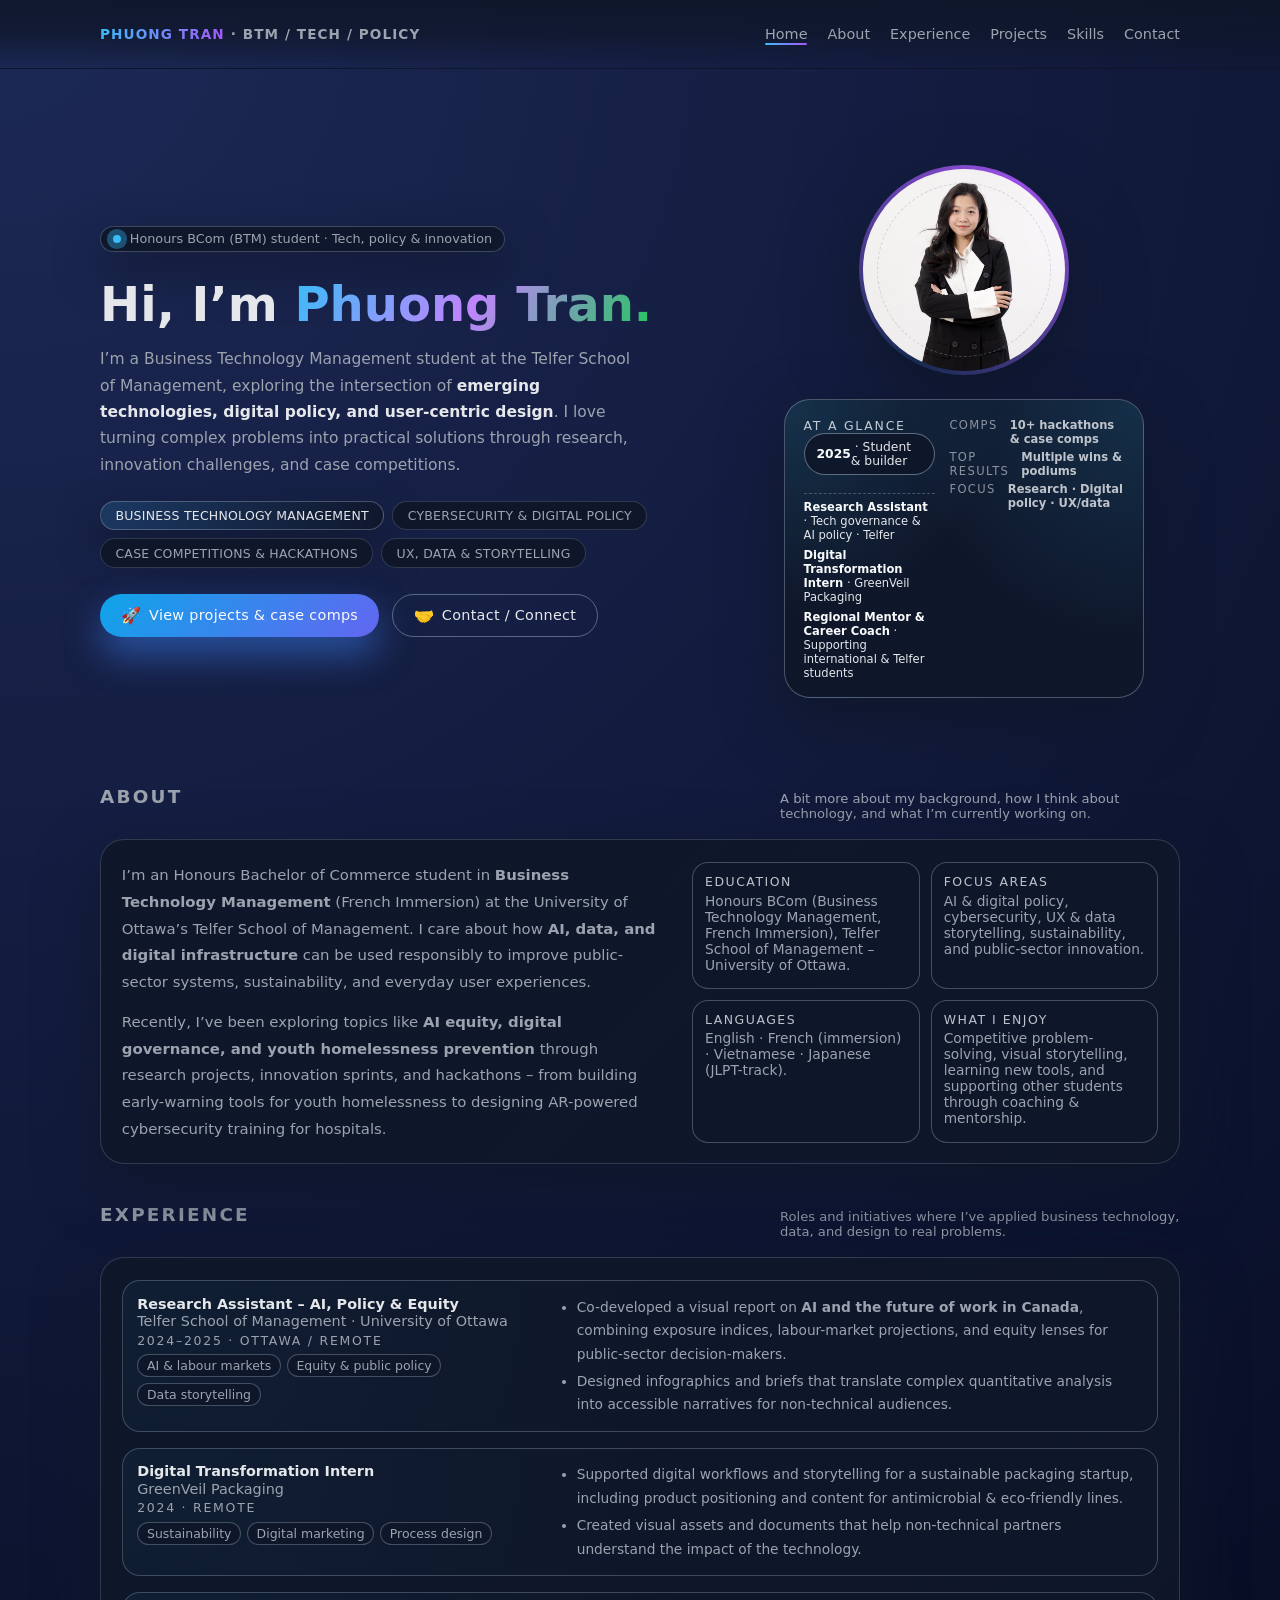
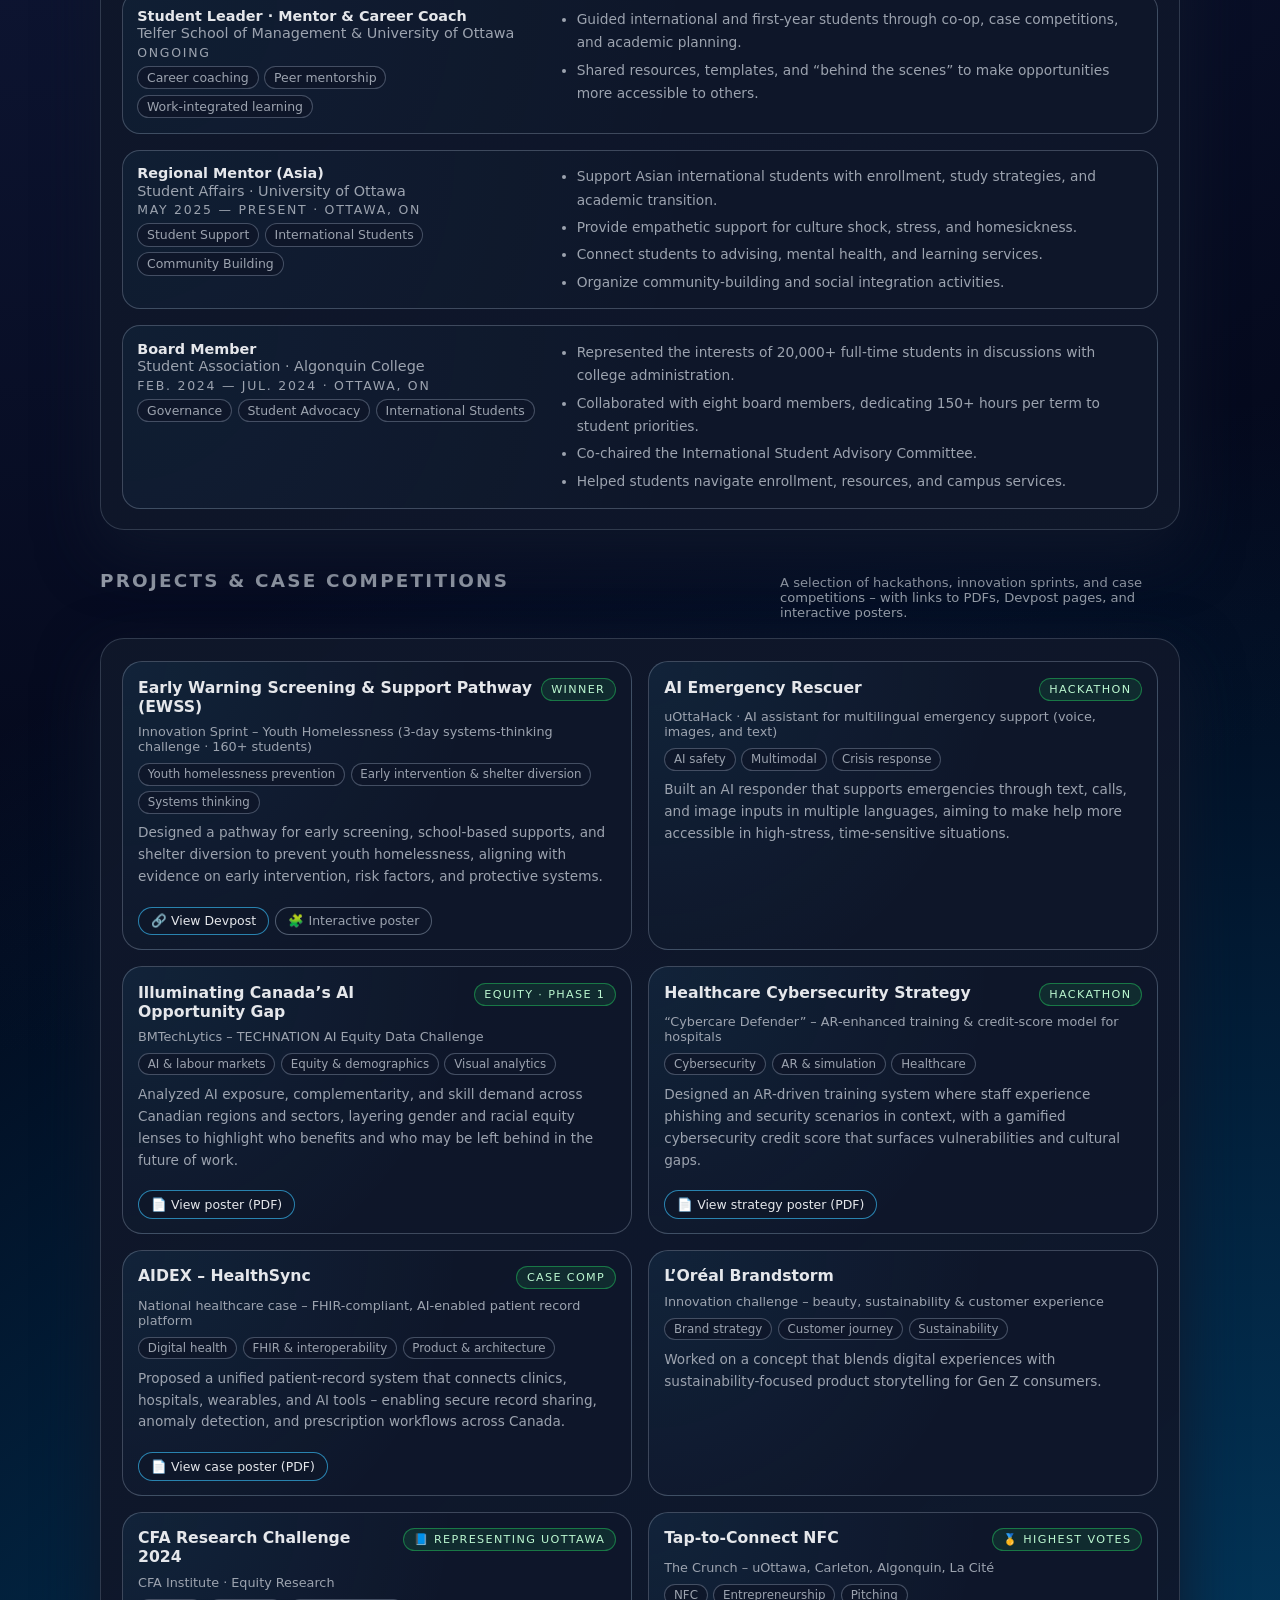
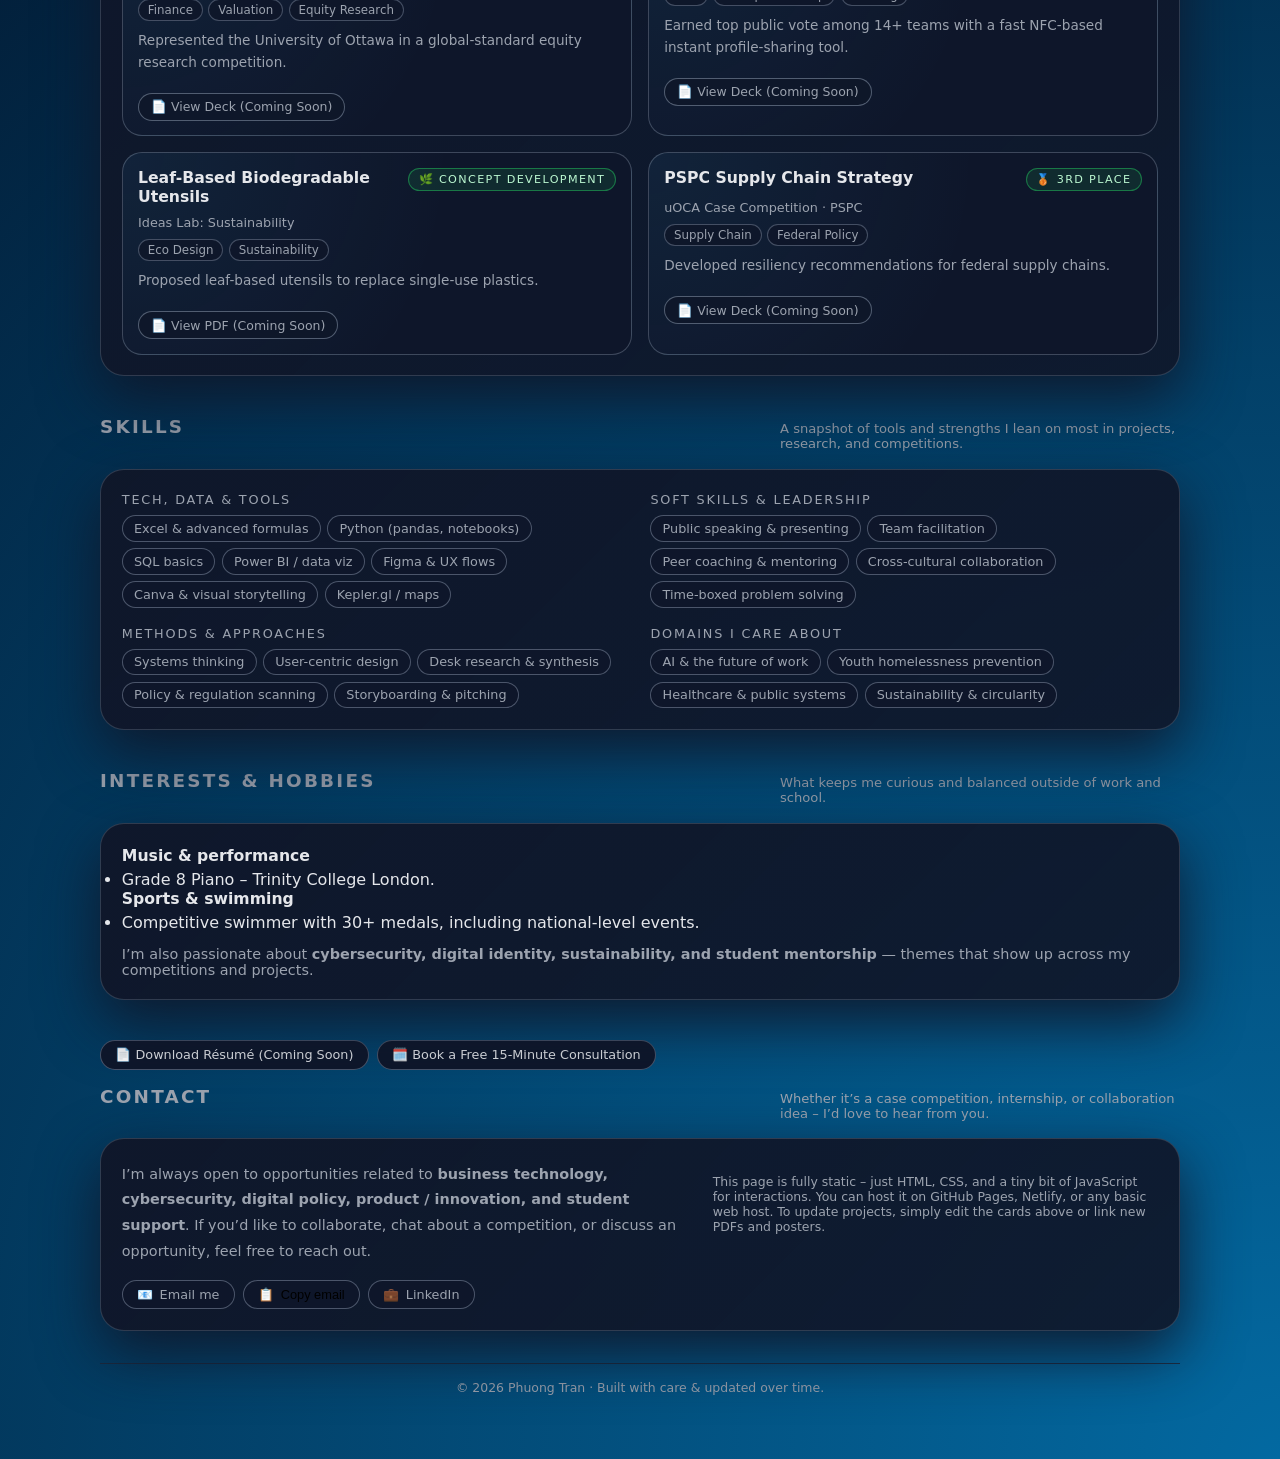
==== commit c993abbe: "Update index.html" ====
--- a/index.html
+++ b/index.html
@@ -1112,6 +1112,49 @@
             </ul>
           </div>
         </article>
+        <!-- Regional Mentor – University of Ottawa -->
+<article class="timeline-item">
+  <div>
+    <div class="timeline-role">Regional Mentor (Asia)</div>
+    <div class="timeline-org">Student Affairs · University of Ottawa</div>
+    <div class="timeline-meta">May 2025 — Present · Ottawa, ON</div>
+    <div class="timeline-tags">
+      <span class="timeline-tag">Student Support</span>
+      <span class="timeline-tag">International Students</span>
+      <span class="timeline-tag">Community Building</span>
+    </div>
+  </div>
+  <div class="timeline-body">
+    <ul>
+      <li>Support Asian international students with enrollment, study strategies, and academic transition.</li>
+      <li>Provide empathetic support for culture shock, stress, and homesickness.</li>
+      <li>Connect students to advising, mental health, and learning services.</li>
+      <li>Organize community-building and social integration activities.</li>
+    </ul>
+  </div>
+</article>
+
+<!-- Board Member – Algonquin College -->
+<article class="timeline-item">
+  <div>
+    <div class="timeline-role">Board Member</div>
+    <div class="timeline-org">Student Association · Algonquin College</div>
+    <div class="timeline-meta">Feb. 2024 — Jul. 2024 · Ottawa, ON</div>
+    <div class="timeline-tags">
+      <span class="timeline-tag">Governance</span>
+      <span class="timeline-tag">Student Advocacy</span>
+      <span class="timeline-tag">International Students</span>
+    </div>
+  </div>
+  <div class="timeline-body">
+    <ul>
+      <li>Represented the interests of 20,000+ full-time students in discussions with college administration.</li>
+      <li>Collaborated with eight board members, dedicating 150+ hours per term to student priorities.</li>
+      <li>Co-chaired the International Student Advisory Committee.</li>
+      <li>Helped students navigate enrollment, resources, and campus services.</li>
+    </ul>
+  </div>
+</article>
 
       </div>
     </div>
@@ -1319,6 +1362,118 @@
             <!-- <a class="chip chip-primary" href="Loreal_Brandstorm_Deck.pdf" target="_blank">📄 View deck (PDF)</a> -->
           </div>
         </article>
+<!-- CFA Research Challenge -->
+<article class="project-card" data-expand-on-click>
+  <div class="project-title-row">
+    <h3 class="project-name">CFA Research Challenge 2024</h3>
+    <span class="project-badge">📘 Representing uOttawa</span>
+  </div>
+  <div class="project-meta">CFA Institute · Equity Research</div>
+
+  <div class="project-tags">
+    <span class="project-tag">Finance</span>
+    <span class="project-tag">Valuation</span>
+    <span class="project-tag">Equity Research</span>
+  </div>
+
+  <p class="project-summary">
+    Represented the University of Ottawa in a global-standard equity research competition.
+  </p>
+
+  <div class="project-extra">
+    <ul>
+      <li>Performed valuation modelling, industry analysis, and risk assessment.</li>
+      <li>Co-authored a research report aligned with CFA Institute standards.</li>
+    </ul>
+  </div>
+
+  <div class="project-actions">
+    <a class="chip">📄 View Deck (Coming Soon)</a>
+  </div>
+</article>
+<!-- Tap-to-Connect NFC -->
+<article class="project-card" data-expand-on-click>
+  <div class="project-title-row">
+    <h3 class="project-name">Tap-to-Connect NFC</h3>
+    <span class="project-badge">🥇 Highest Votes</span>
+  </div>
+  <div class="project-meta">The Crunch – uOttawa, Carleton, Algonquin, La Cité</div>
+
+  <div class="project-tags">
+    <span class="project-tag">NFC</span>
+    <span class="project-tag">Entrepreneurship</span>
+    <span class="project-tag">Pitching</span>
+  </div>
+
+  <p class="project-summary">Earned top public vote among 14+ teams with a fast NFC-based instant profile-sharing tool.</p>
+
+  <div class="project-extra">
+    <ul>
+      <li>Built a tap-based instant profile connector.</li>
+      <li>Delivered top-ranked 30-second pitch.</li>
+    </ul>
+  </div>
+
+  <div class="project-actions">
+    <a class="chip">📄 View Deck (Coming Soon)</a>
+  </div>
+</article>
+<!-- Leaf-Based Biodegradable Utensils -->
+<article class="project-card" data-expand-on-click>
+  <div class="project-title-row">
+    <h3 class="project-name">Leaf-Based Biodegradable Utensils</h3>
+    <span class="project-badge">🌿 Concept Development</span>
+  </div>
+  <div class="project-meta">Ideas Lab: Sustainability</div>
+
+  <div class="project-tags">
+    <span class="project-tag">Eco Design</span>
+    <span class="project-tag">Sustainability</span>
+  </div>
+
+  <p class="project-summary">
+    Proposed leaf-based utensils to replace single-use plastics.
+  </p>
+
+  <div class="project-extra">
+    <ul>
+      <li>Explored rapid decomposition & eco-friendly sourcing.</li>
+      <li>Analyzed pricing and supply-chain feasibility.</li>
+    </ul>
+  </div>
+
+  <div class="project-actions">
+    <a class="chip">📄 View PDF (Coming Soon)</a>
+  </div>
+</article>
+<!-- PSPC Supply Chain Strategy -->
+<article class="project-card" data-expand-on-click>
+  <div class="project-title-row">
+    <h3 class="project-name">PSPC Supply Chain Strategy</h3>
+    <span class="project-badge">🥉 3rd Place</span>
+  </div>
+  <div class="project-meta">uOCA Case Competition · PSPC</div>
+
+  <div class="project-tags">
+    <span class="project-tag">Supply Chain</span>
+    <span class="project-tag">Federal Policy</span>
+  </div>
+
+  <p class="project-summary">
+    Developed resiliency recommendations for federal supply chains.
+  </p>
+
+  <div class="project-extra">
+    <ul>
+      <li>Analyzed vendor diversification & geopolitical risks.</li>
+      <li>Built structured recommendations under time pressure.</li>
+    </ul>
+  </div>
+
+  <div class="project-actions">
+    <a class="chip">📄 View Deck (Coming Soon)</a>
+  </div>
+</article>
 
       </div>
     </div>
@@ -1377,47 +1532,105 @@
       </div>
     </div>
   </section>
-
-  <!-- ====== CONTACT ====== -->
-  <section id="contact">
-    <div class="section-header">
-      <h2 class="section-title">Contact</h2>
-      <p class="section-caption">
-        Whether it’s a case competition, internship, or collaboration idea – I’d love to hear from you.
-      </p>
+  
+<!-- ====== INTERESTS ====== -->
+<section id="interests">
+  <div class="section-header">
+    <h2 class="section-title">Interests & hobbies</h2>
+    <div class="section-caption">
+      What keeps me curious and balanced outside of work and school.
     </div>
-
-    <div class="section-body reveal">
-      <div class="contact-grid">
-        <div>
-          <p class="contact-cta">
-            I’m always open to opportunities related to
-            <strong>business technology, cybersecurity, digital policy, product / innovation, and student support</strong>.
-            If you’d like to collaborate, chat about a competition, or discuss an opportunity, feel free to reach out.
-          </p>
-          <div class="contact-pill-row">
-            <a href="mailto:phtranworkmail@gmail.com" class="contact-pill" target="_blank">
-              📧 <span>Email me</span>
-            </a>
-            <button type="button" class="contact-pill" id="copy-email-btn">
-              📋 <span id="copy-email-label">Copy email</span>
-            </button>
-            <!-- Add your LinkedIn / GitHub URLs here -->
-            <a href="https://www.linkedin.com" class="contact-pill" target="_blank" rel="noopener">
-              💼 <span>LinkedIn</span>
-            </a>
-          </div>
-        </div>
-        <div>
-          <p class="contact-note">
-            This page is fully static – just HTML, CSS, and a tiny bit of JavaScript for interactions.
-            You can host it on GitHub Pages, Netlify, or any basic web host. To update projects,
-            simply edit the cards above or link new PDFs and posters.
-          </p>
+  </div>
+
+  <div class="section-body reveal">
+    <div class="two-col">
+      <div>
+        <h3 style="margin: 0 0 0.3rem; font-size: 0.98rem;">Music & performance</h3>
+        <ul class="interest-list">
+          <li>Grade 8 Piano – Trinity College London.</li>
+        </ul>
+      </div>
+
+      <div>
+        <h3 style="margin: 0 0 0.3rem; font-size: 0.98rem;">Sports & swimming</h3>
+        <ul class="interest-list">
+          <li>Competitive swimmer with 30+ medals, including national-level events.</li>
+        </ul>
+      </div>
+    </div>
+
+    <p style="font-size: 0.9rem; color: var(--text-muted); margin-top: 0.9rem;">
+      I’m also passionate about <strong>cybersecurity, digital identity, sustainability, and student mentorship</strong> —
+      themes that show up across my competitions and projects.
+    </p>
+  </div>
+</section>
+
+<!-- ====== CONTACT ====== -->
+<section id="contact">
+  
+  <!-- Extra pills ABOVE section header -->
+  <div class="contact-pill-row" style="margin-bottom: 1rem;">
+    <a href="#" class="contact-pill">
+      📄 Download Résumé (Coming Soon)
+    </a>
+
+    <a href="https://calendly.com/phtranworkmail/30min"
+       class="contact-pill"
+       target="_blank">
+      🗓️ Book a Free 15-Minute Consultation
+    </a>
+  </div>
+
+  <div class="section-header">
+    <h2 class="section-title">Contact</h2>
+    <p class="section-caption">
+      Whether it’s a case competition, internship, or collaboration idea – I’d love to hear from you.
+    </p>
+  </div>
+
+  <div class="section-body reveal">
+    <div class="contact-grid">
+
+      <div>
+        <p class="contact-cta">
+          I’m always open to opportunities related to
+          <strong>business technology, cybersecurity, digital policy, product / innovation, and student support</strong>.
+          If you’d like to collaborate, chat about a competition, or discuss an opportunity, feel free to reach out.
+        </p>
+
+        <div class="contact-pill-row">
+          <a href="mailto:phtranworkmail@gmail.com"
+             class="contact-pill"
+             target="_blank">
+            📧 <span>Email me</span>
+          </a>
+
+          <button type="button" class="contact-pill" id="copy-email-btn">
+            📋 <span id="copy-email-label">Copy email</span>
+          </button>
+
+          <a href="https://www.linkedin.com"
+             class="contact-pill"
+             target="_blank"
+             rel="noopener">
+            💼 <span>LinkedIn</span>
+          </a>
         </div>
       </div>
+
+      <div>
+        <p class="contact-note">
+          This page is fully static – just HTML, CSS, and a tiny bit of JavaScript for interactions.
+          You can host it on GitHub Pages, Netlify, or any basic web host. To update projects,
+          simply edit the cards above or link new PDFs and posters.
+        </p>
+      </div>
+
     </div>
-  </section>
+  </div>
+</section>
+
 
   <footer>
     © <span id="year"></span> Phuong Tran · Built with care &amp; updated over time.
@@ -1496,3 +1709,4 @@
 </script>
 </body>
 </html>
+
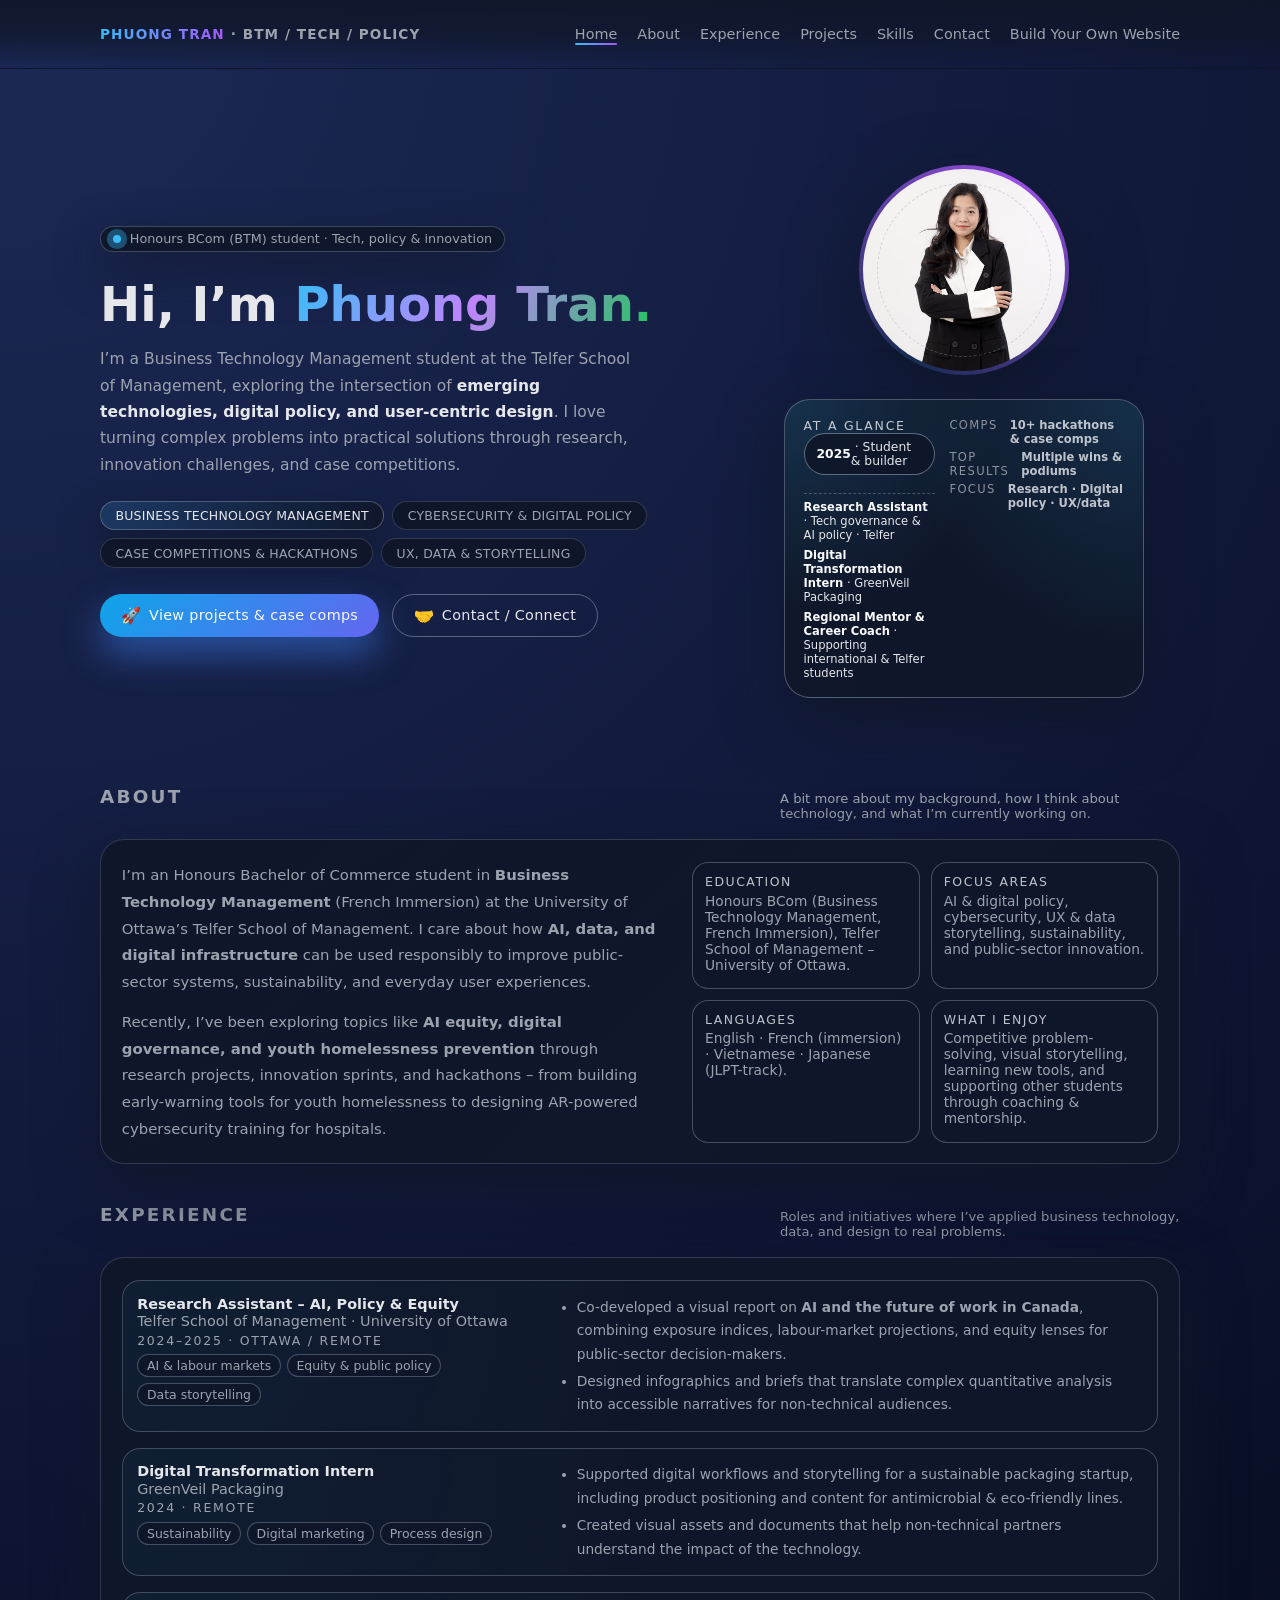
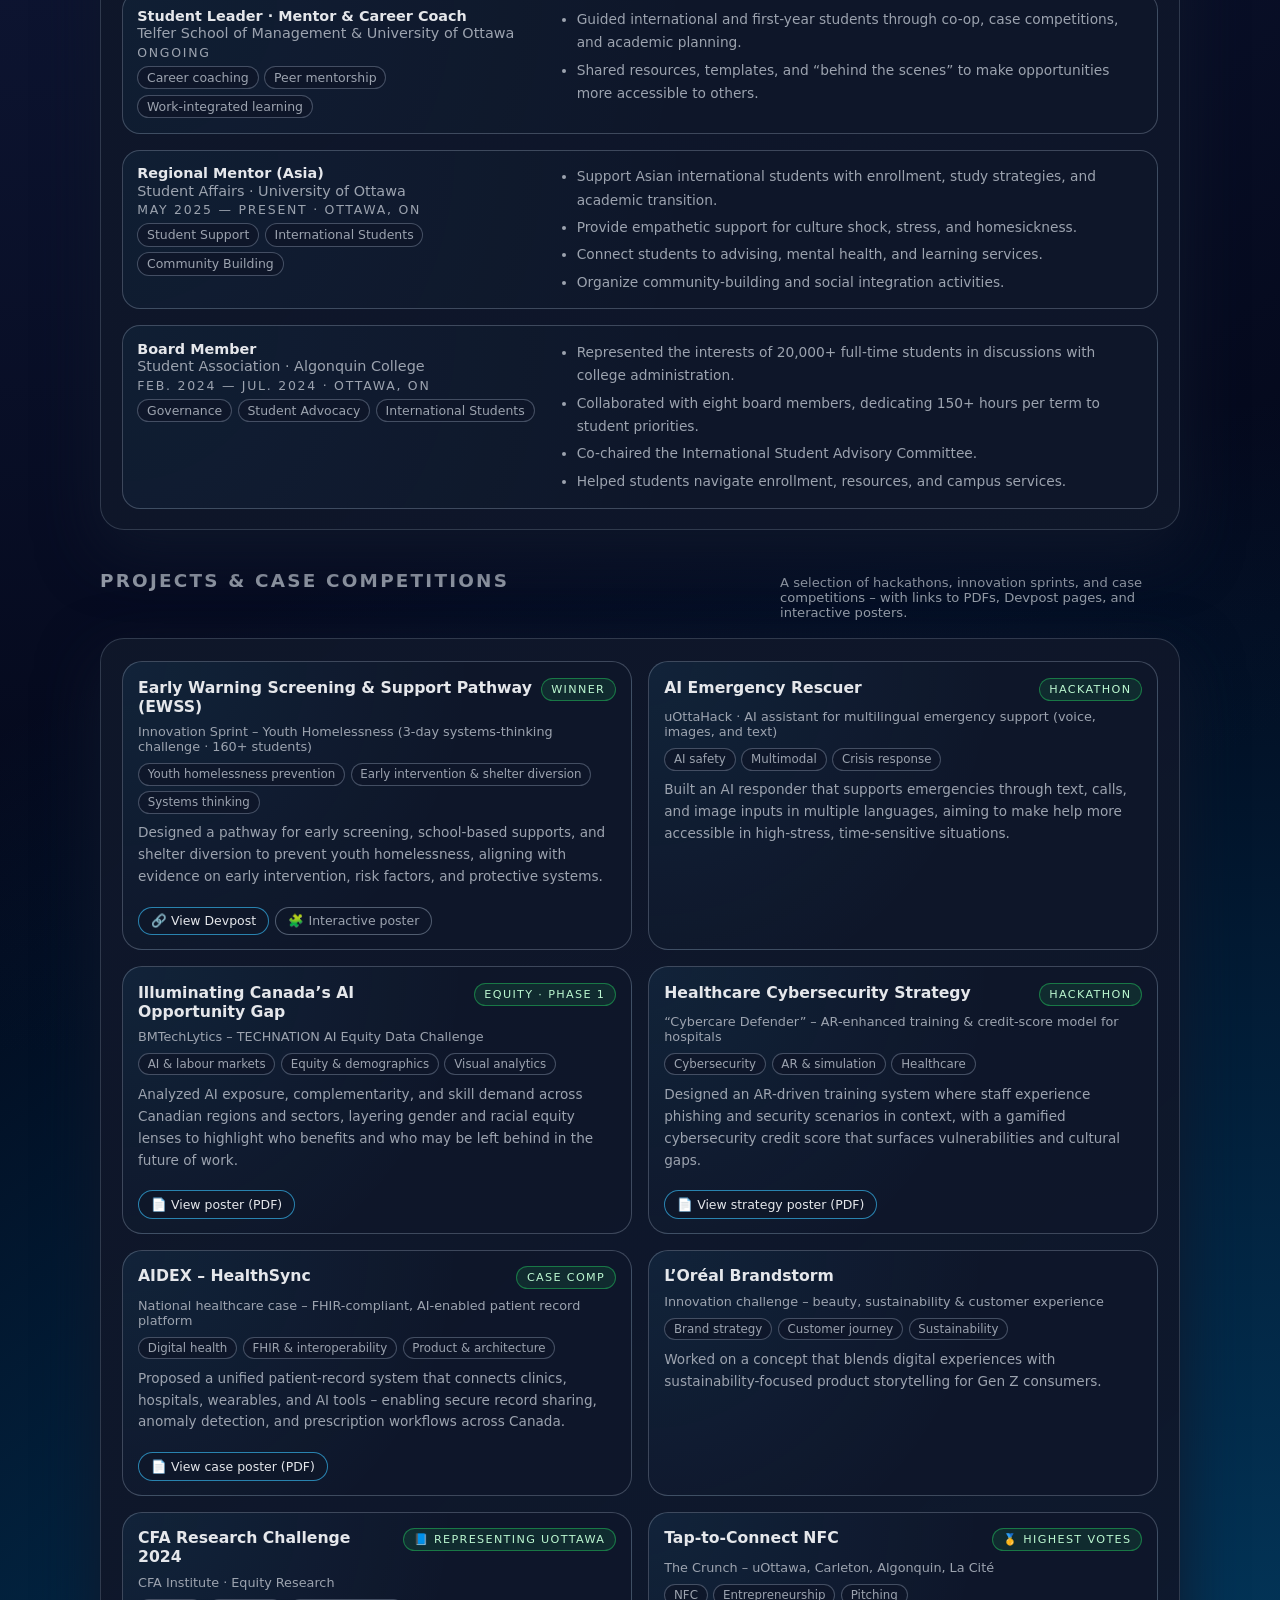
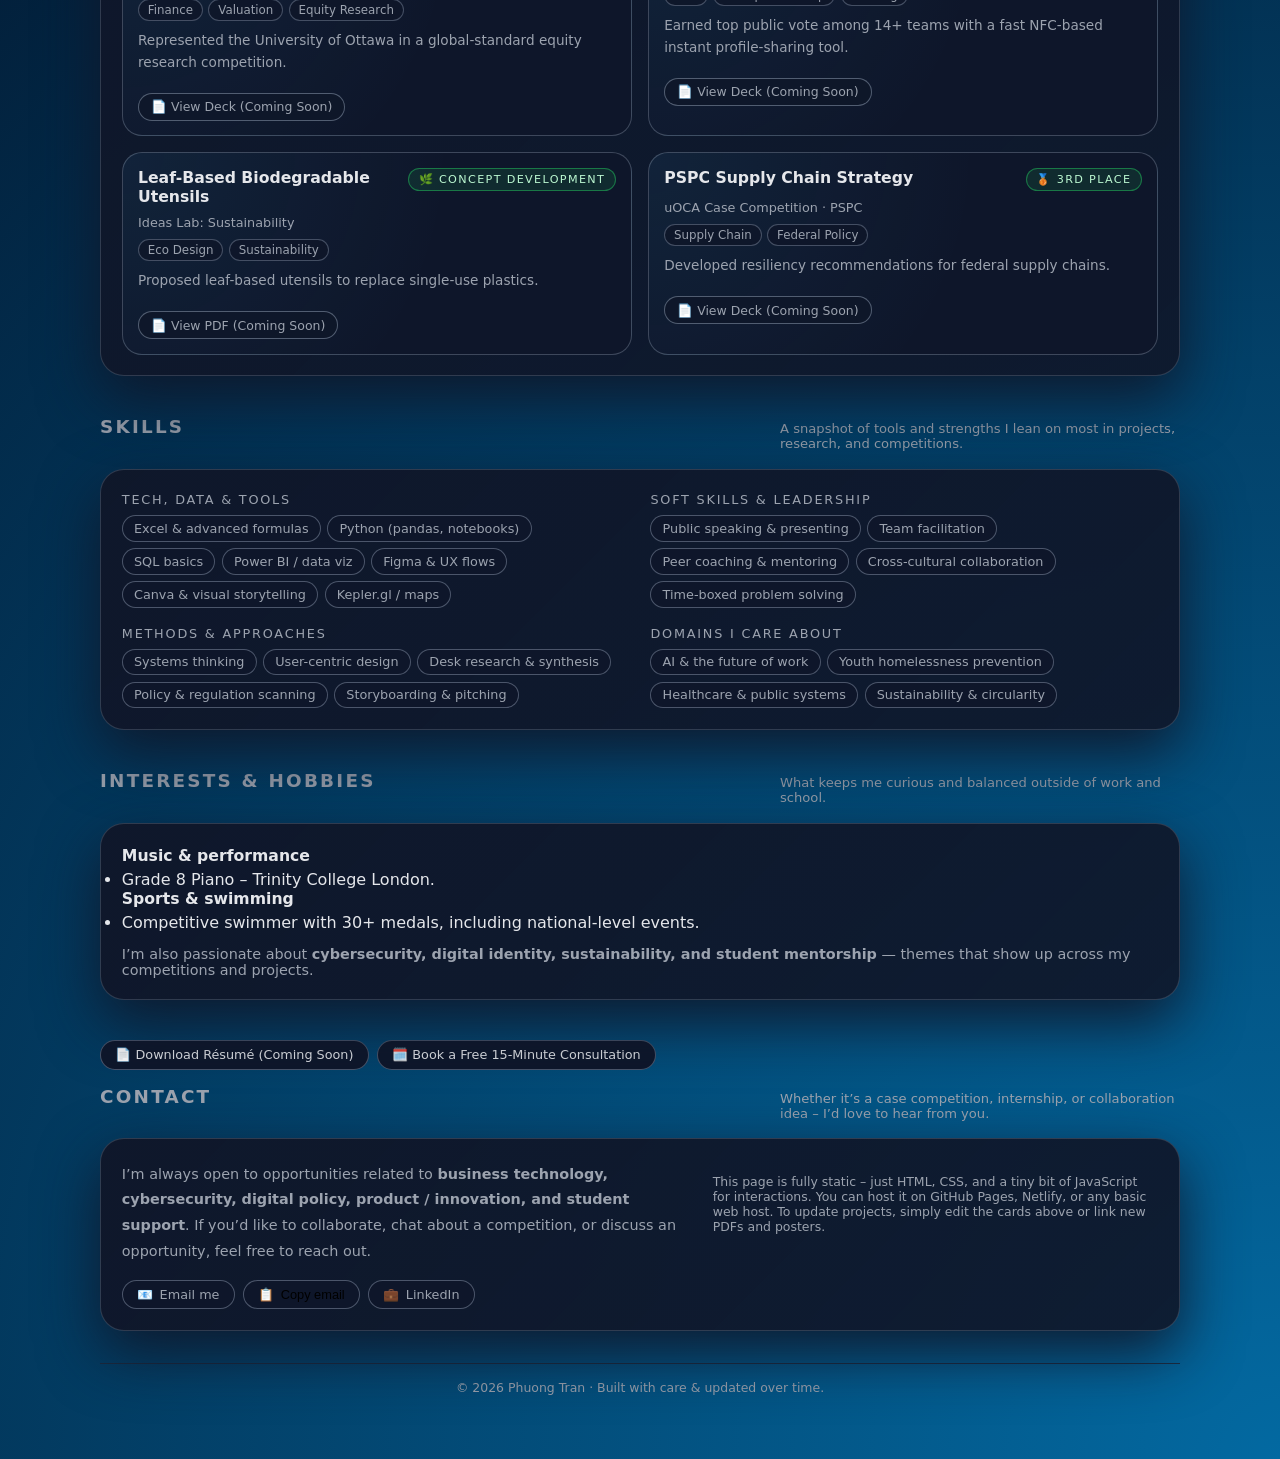
==== commit fa7a2290: "Update index.html" ====
--- a/index.html
+++ b/index.html
@@ -9,6 +9,7 @@
 
   <!-- ====== BASE STYLES ====== -->
   <style>
+    
     :root {
       --bg: #020617;
       --bg-alt: #0b1220;
@@ -901,6 +902,7 @@
         <li><a href="#projects" class="nav-link">Projects</a></li>
         <li><a href="#skills" class="nav-link">Skills</a></li>
         <li><a href="#contact" class="nav-link">Contact</a></li>
+         <li><a href="website-request.html" class="nav-link">Build Your Own Website</a></li>
       </ul>
     </nav>
   </div>
@@ -1710,3 +1712,4 @@
 </body>
 </html>
 
+
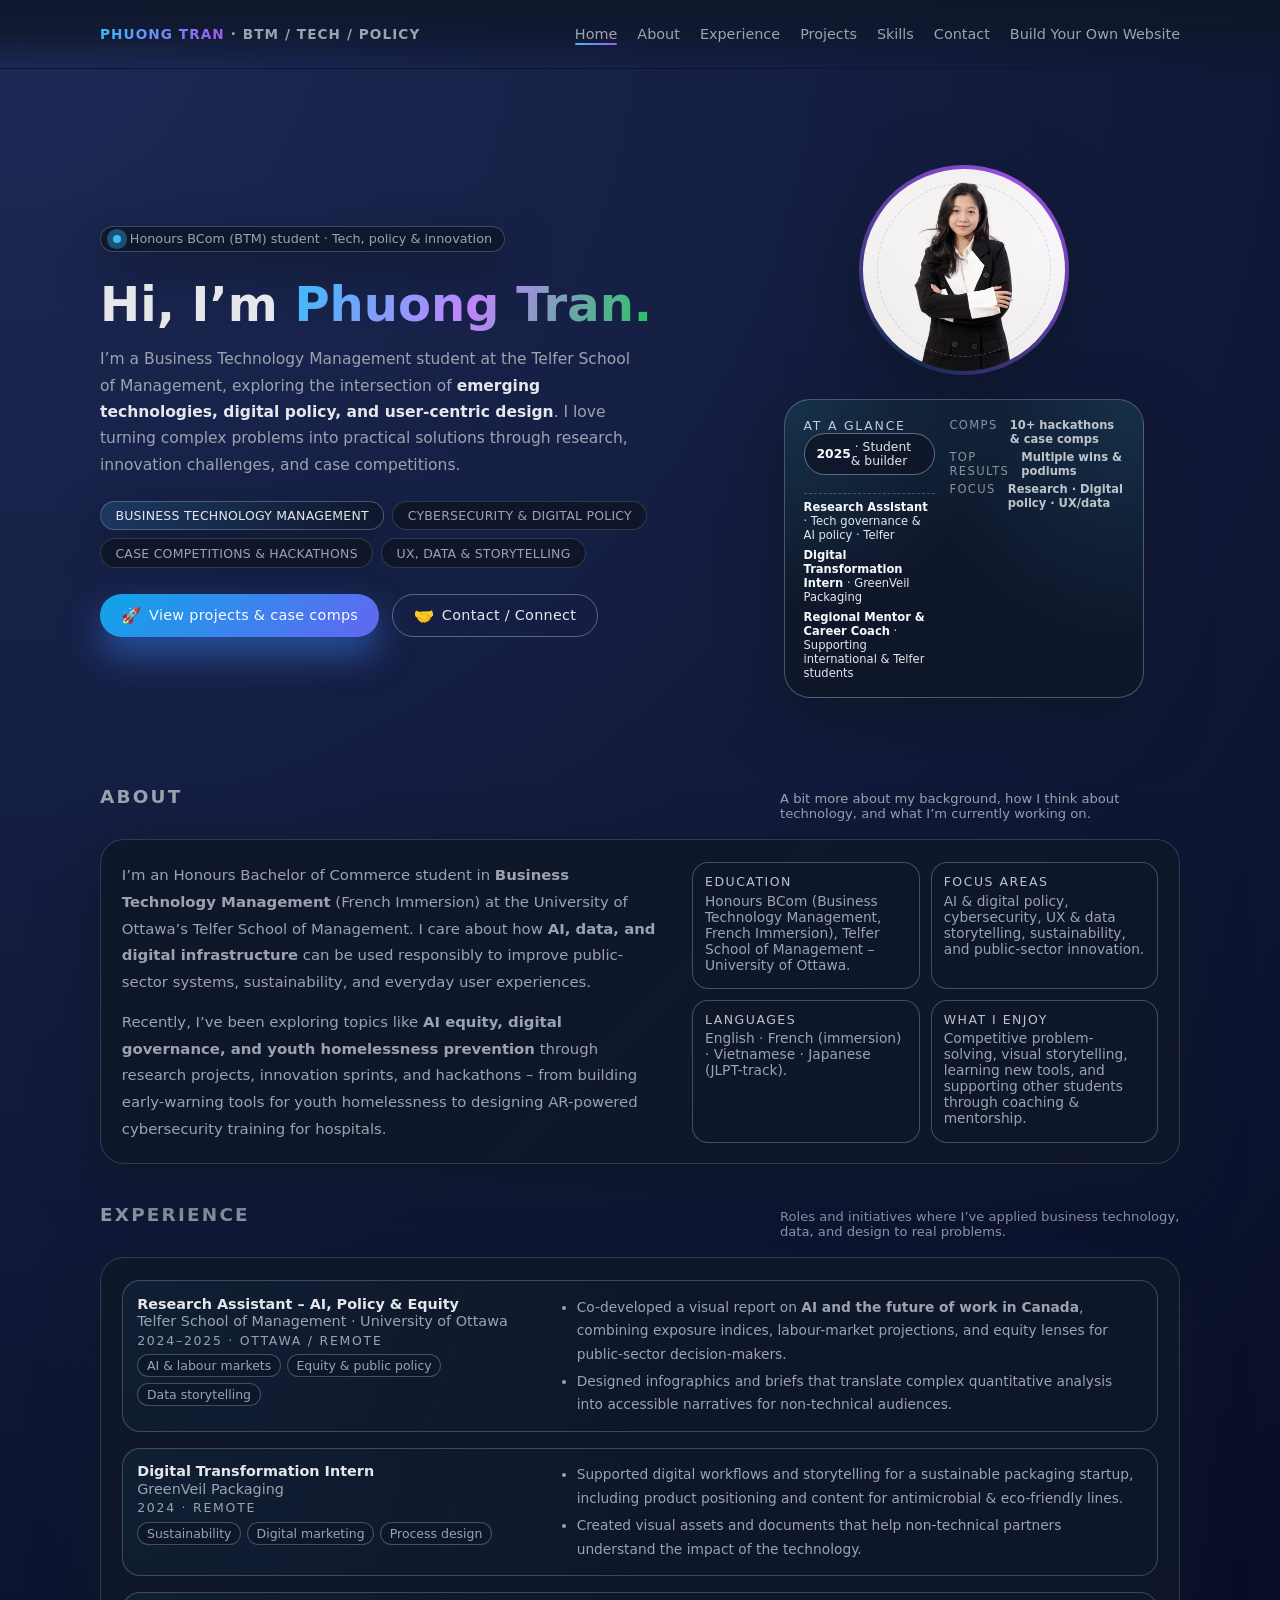
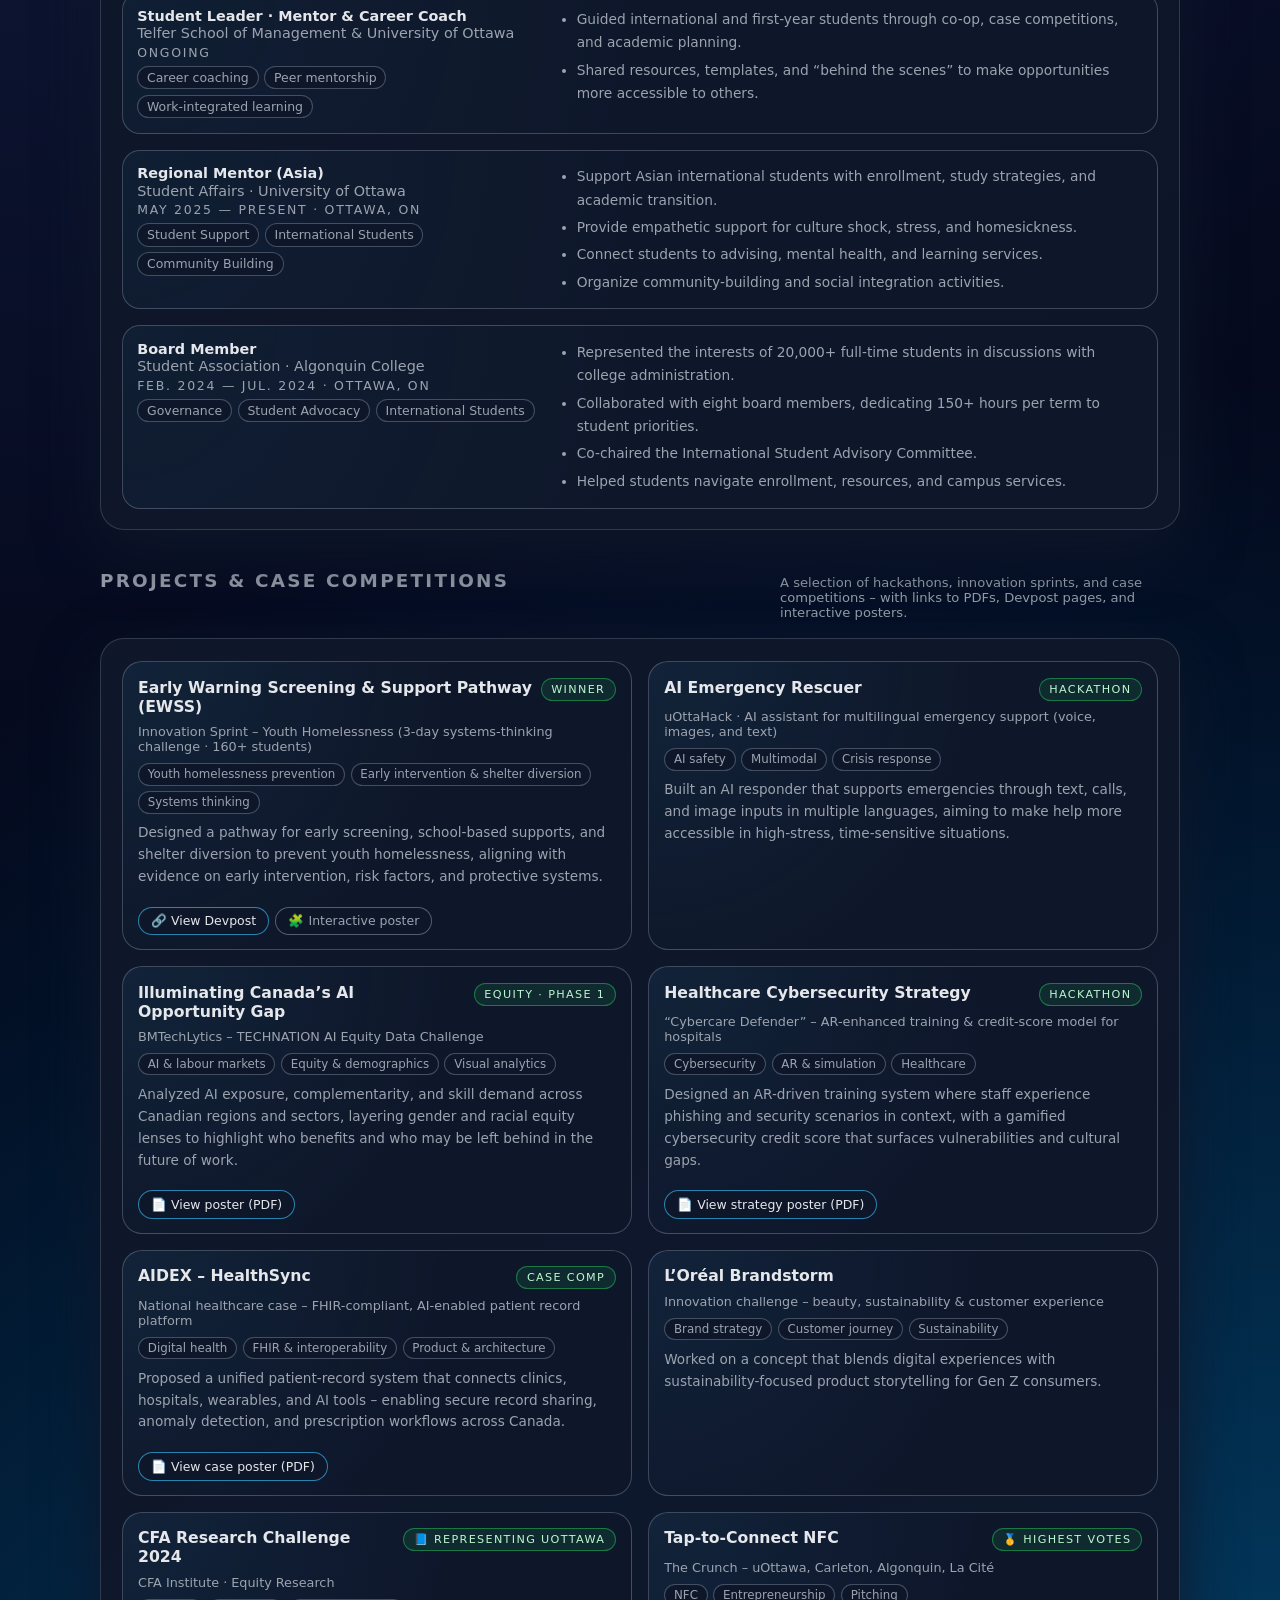
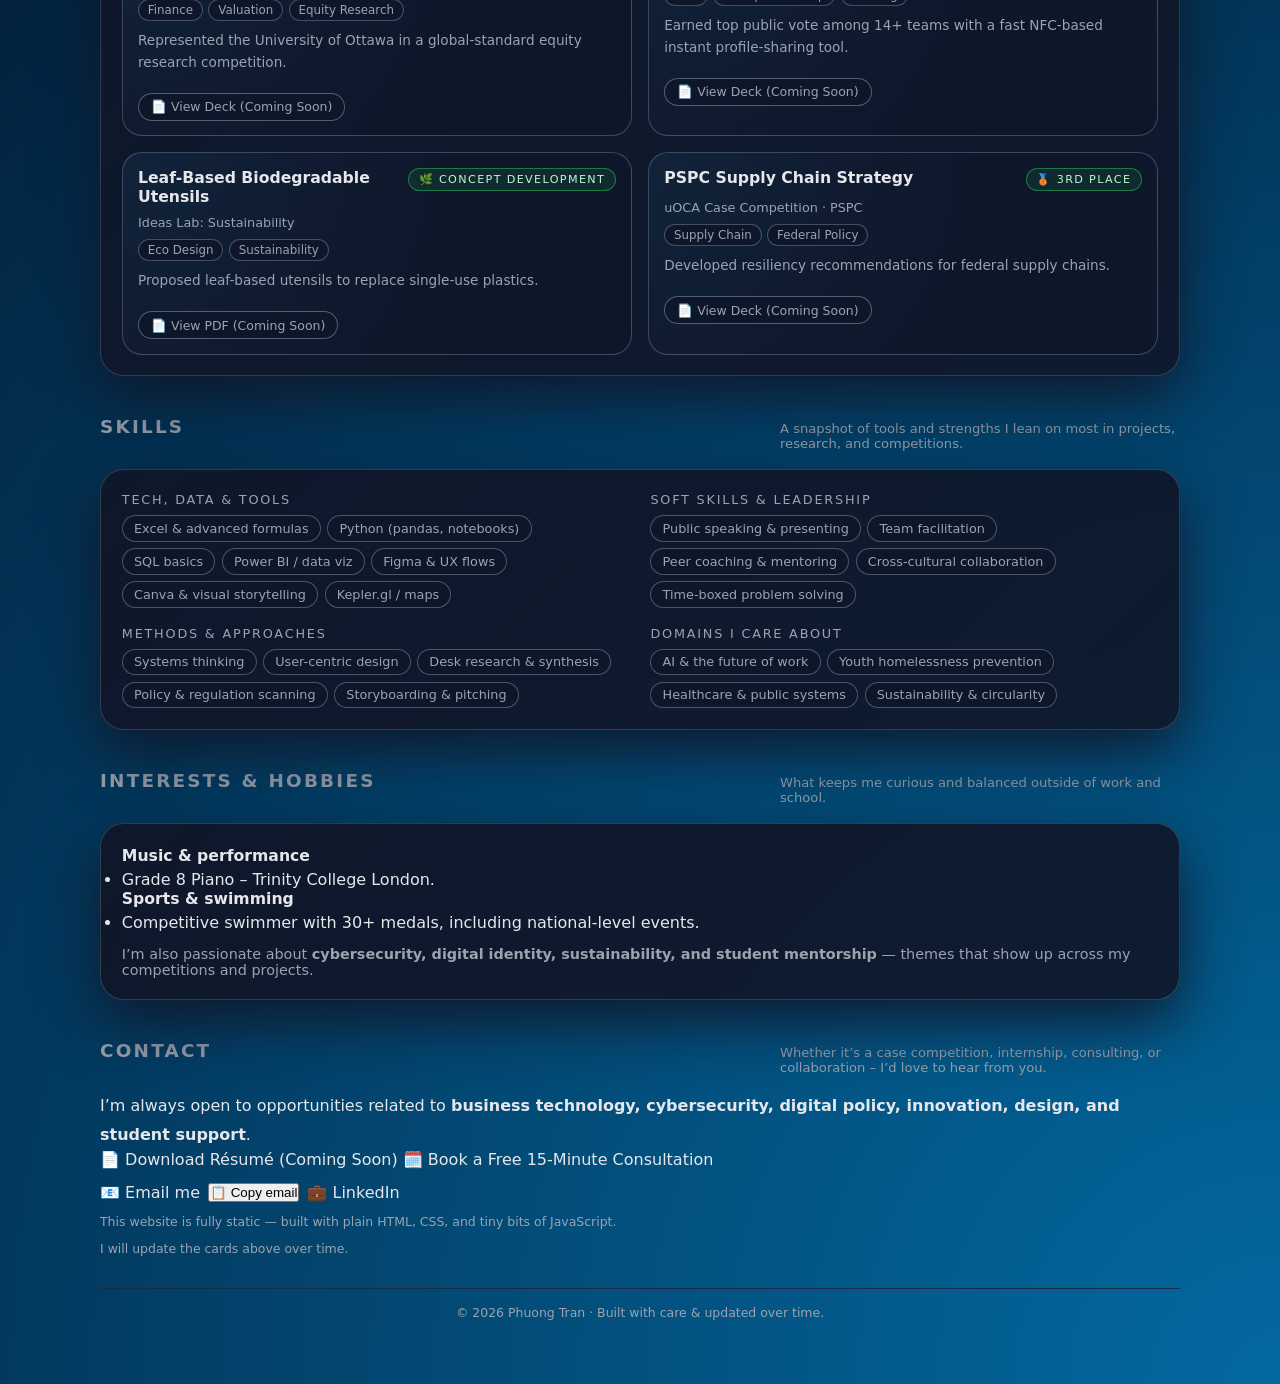
==== commit 97d800d4: "Update index.html" ====
--- a/index.html
+++ b/index.html
@@ -1569,66 +1569,46 @@
 </section>
 
 <!-- ====== CONTACT ====== -->
-<section id="contact">
-  
-  <!-- Extra pills ABOVE section header -->
-  <div class="contact-pill-row" style="margin-bottom: 1rem;">
-    <a href="#" class="contact-pill">
-      📄 Download Résumé (Coming Soon)
-    </a>
-
-    <a href="https://calendly.com/phtranworkmail/30min"
-       class="contact-pill"
-       target="_blank">
-      🗓️ Book a Free 15-Minute Consultation
-    </a>
-  </div>
-
+<!-- ====== CONTACT ====== -->
+<section id="contact" class="contact-section">
   <div class="section-header">
     <h2 class="section-title">Contact</h2>
     <p class="section-caption">
-      Whether it’s a case competition, internship, or collaboration idea – I’d love to hear from you.
+      Whether it’s a case competition, internship, consulting, or collaboration – I’d love to hear from you.
     </p>
   </div>
 
-  <div class="section-body reveal">
-    <div class="contact-grid">
-
-      <div>
-        <p class="contact-cta">
-          I’m always open to opportunities related to
-          <strong>business technology, cybersecurity, digital policy, product / innovation, and student support</strong>.
-          If you’d like to collaborate, chat about a competition, or discuss an opportunity, feel free to reach out.
-        </p>
-
-        <div class="contact-pill-row">
-          <a href="mailto:phtranworkmail@gmail.com"
-             class="contact-pill"
-             target="_blank">
-            📧 <span>Email me</span>
-          </a>
-
-          <button type="button" class="contact-pill" id="copy-email-btn">
-            📋 <span id="copy-email-label">Copy email</span>
-          </button>
-
-          <a href="https://www.linkedin.com"
-             class="contact-pill"
-             target="_blank"
-             rel="noopener">
-            💼 <span>LinkedIn</span>
-          </a>
-        </div>
+  <div class="contact-card">
+    <div class="contact-left">
+      <p class="contact-cta">
+        I’m always open to opportunities related to 
+        <strong>business technology, cybersecurity, digital policy, innovation, design, and student support</strong>.
+      </p>
+
+      <!-- Top buttons (inside card now) -->
+      <div class="top-action-row">
+        <a href="#" class="pill-btn pill-accent">📄 Download Résumé (Coming Soon)</a>
+        <a href="https://calendly.com/phtranworkmail/30min" 
+           class="pill-btn" target="_blank">🗓️ Book a Free 15-Minute Consultation</a>
       </div>
 
-      <div>
-        <p class="contact-note">
-          This page is fully static – just HTML, CSS, and a tiny bit of JavaScript for interactions.
-          You can host it on GitHub Pages, Netlify, or any basic web host. To update projects,
-          simply edit the cards above or link new PDFs and posters.
-        </p>
+      <!-- Email buttons -->
+      <div class="contact-pill-row">
+        <a href="mailto:phtranworkmail@gmail.com" class="pill-btn">📧 Email me</a>
+        <button type="button" class="pill-btn" id="copy-email-btn">
+          📋 <span id="copy-email-label">Copy email</span>
+        </button>
+        <a href="https://www.linkedin.com" class="pill-btn" target="_blank">💼 LinkedIn</a>
       </div>
-
+    </div>
+
+    <div class="contact-right">
+      <p class="contact-note">
+        This website is fully static — built with plain HTML, CSS, and tiny bits of JavaScript.  
+      </p>
+      <p class="contact-note">
+        I will update the cards above over time.   
+      </p>
     </div>
   </div>
 </section>
@@ -1713,3 +1693,4 @@
 </html>
 
 
+
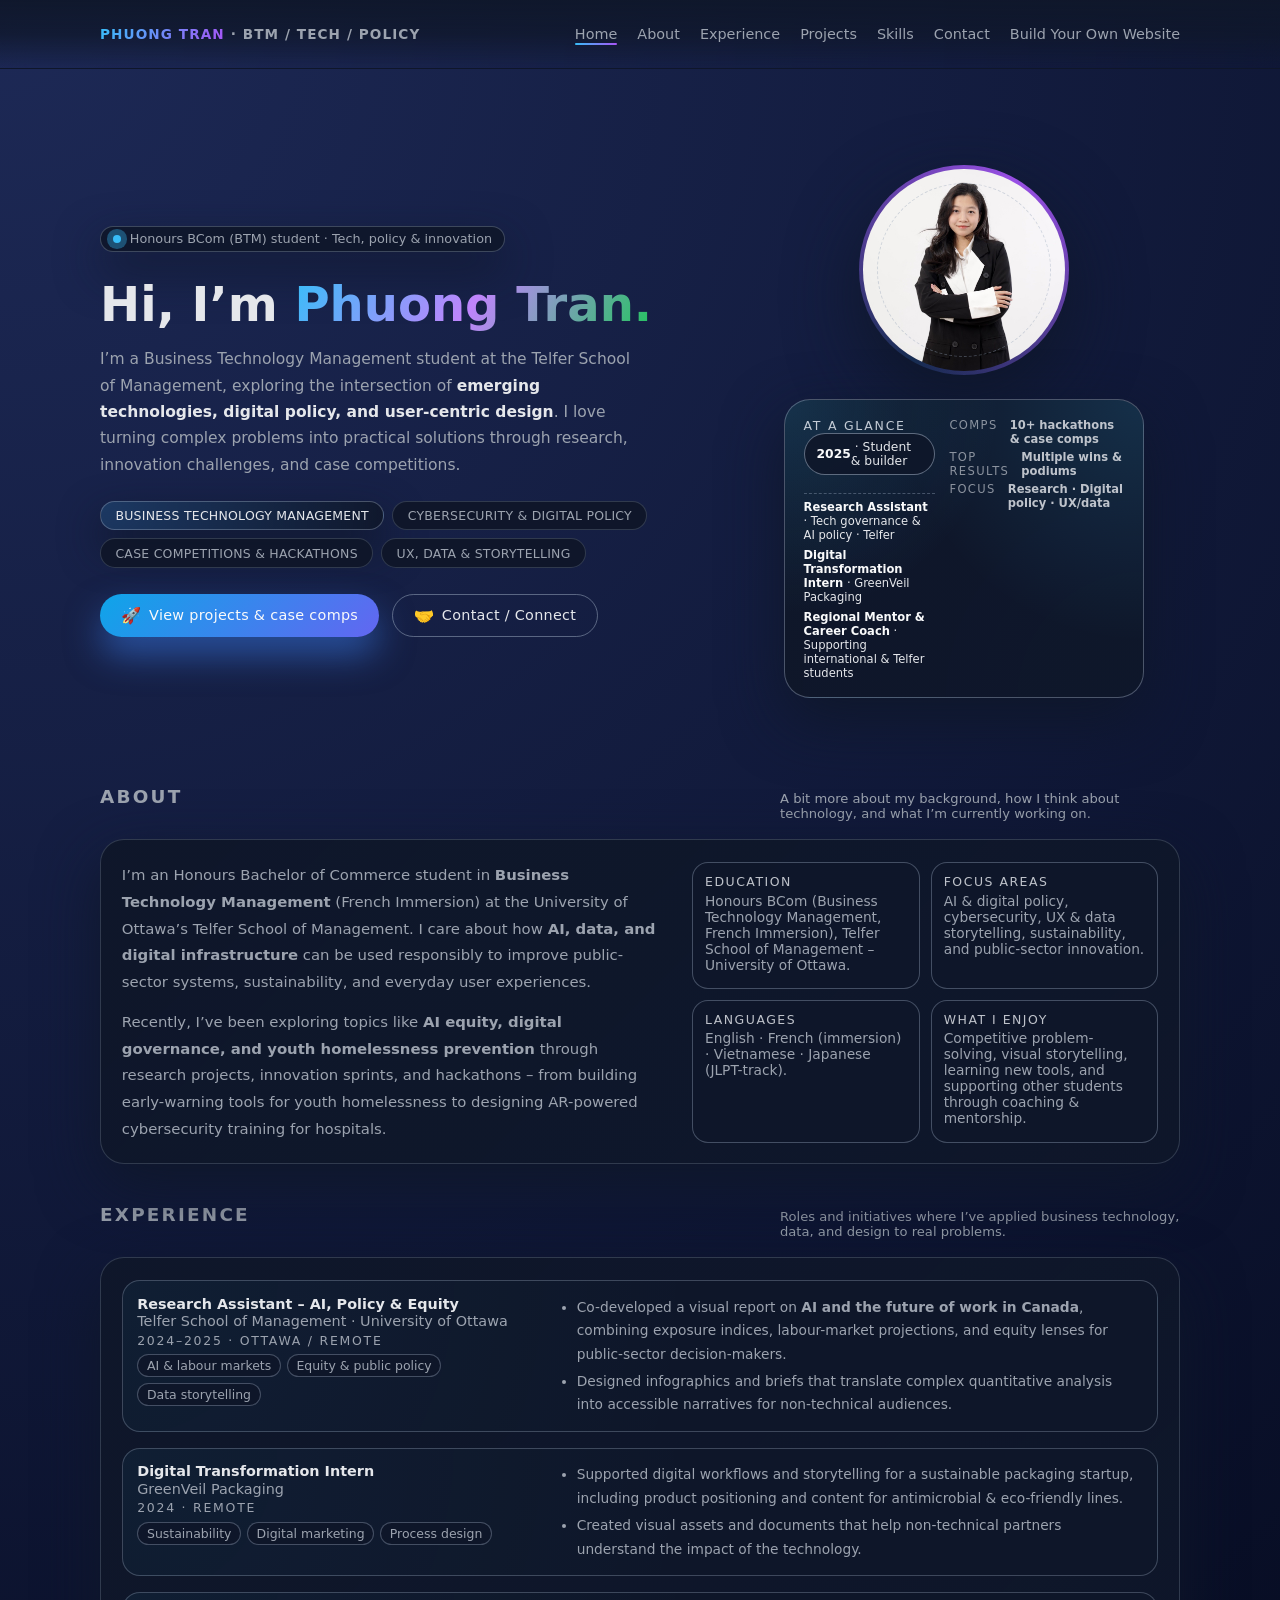
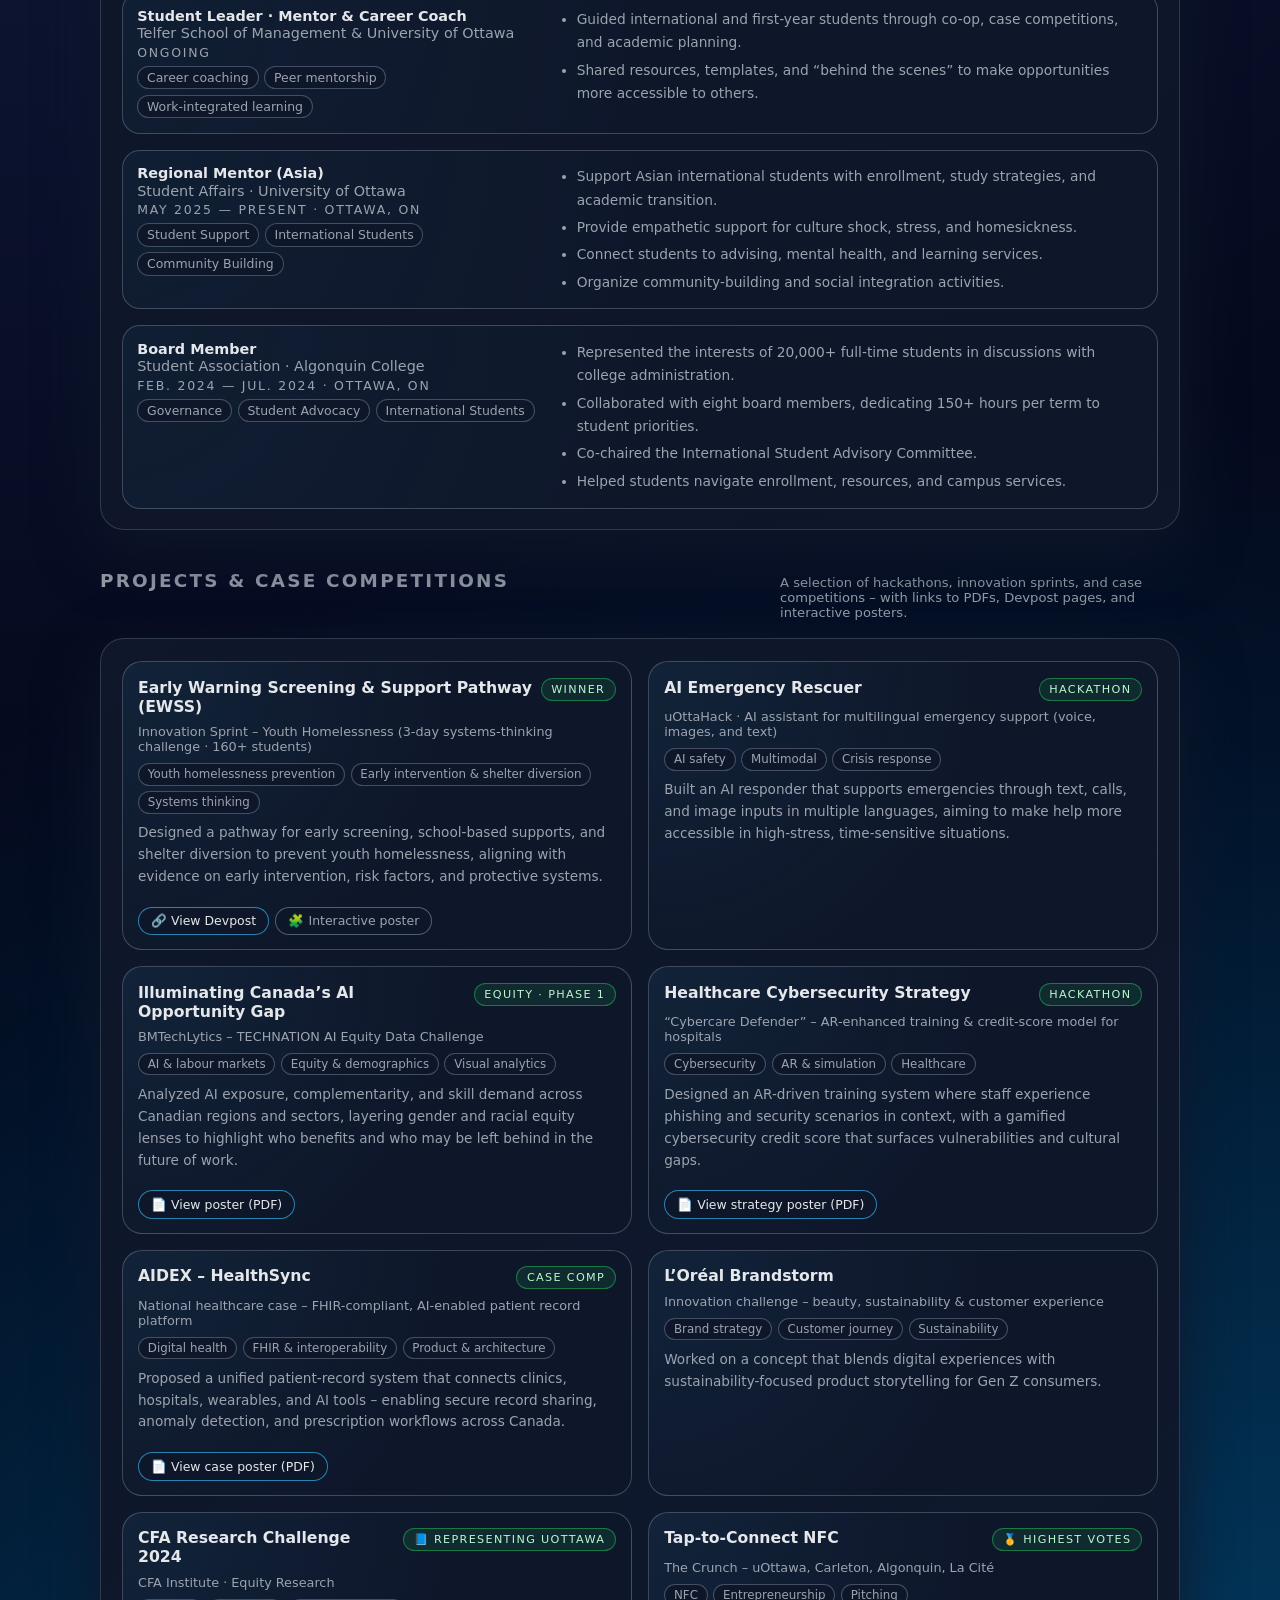
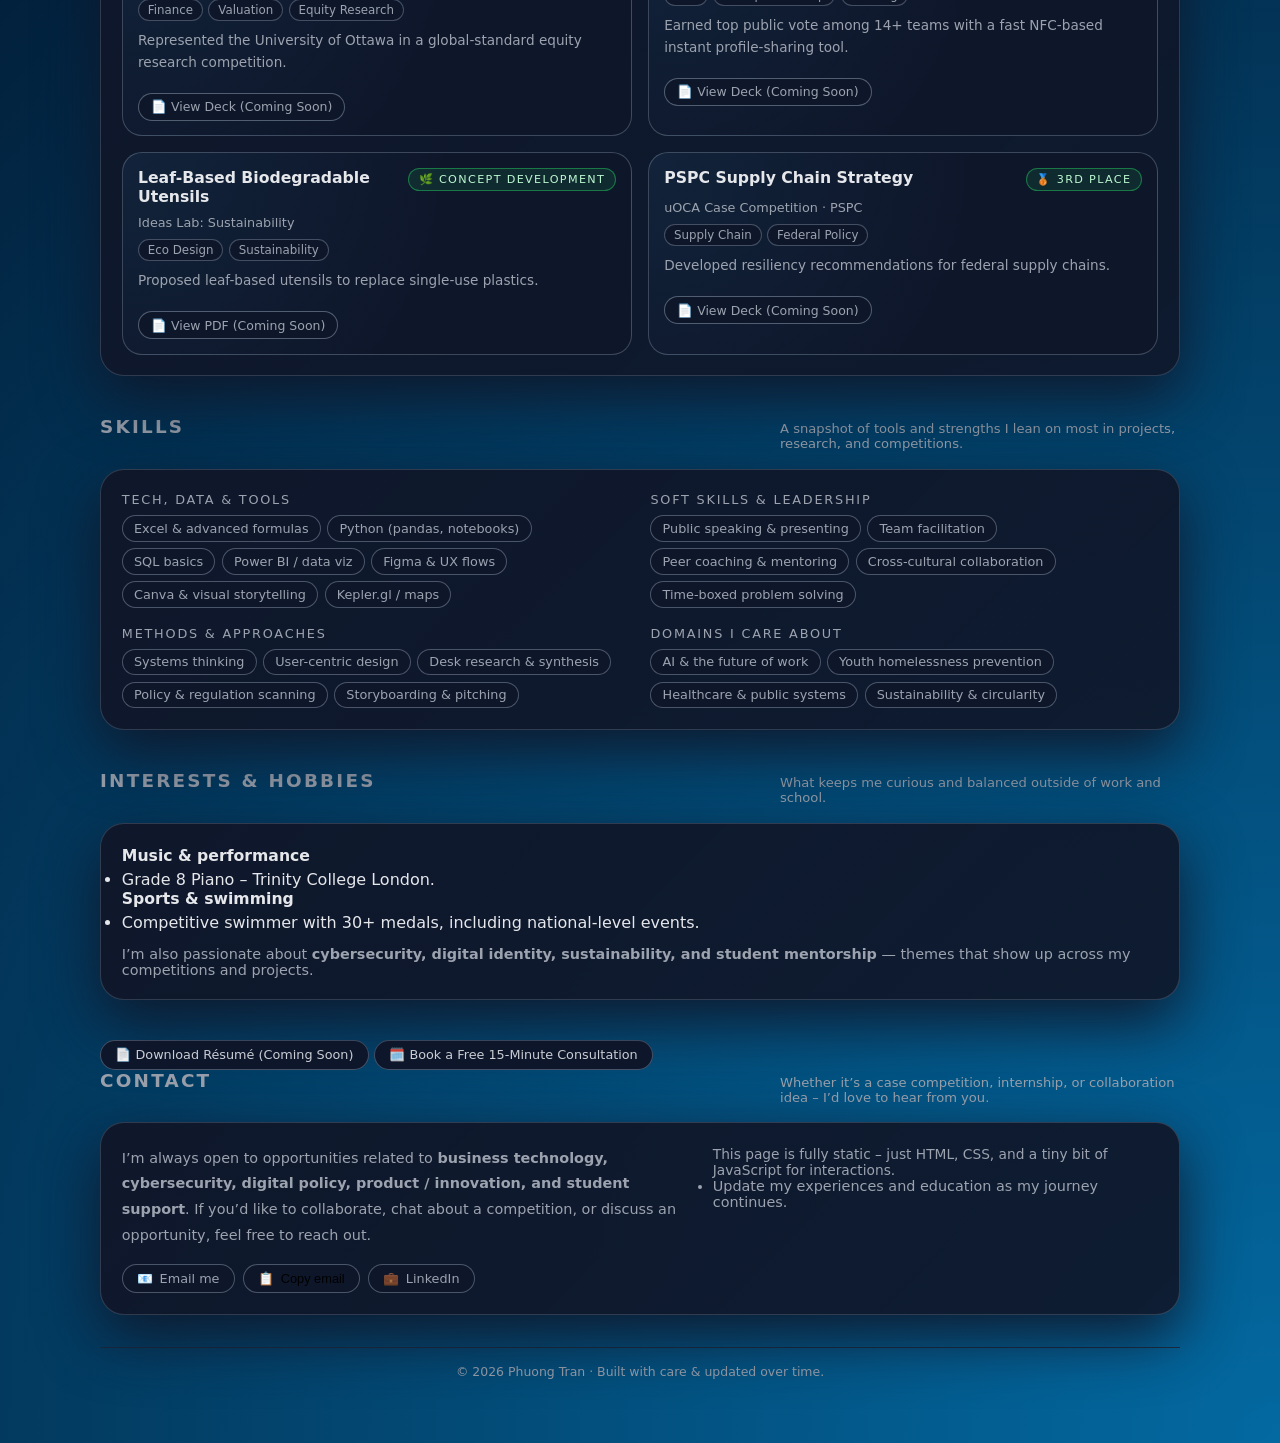
==== commit cdfaefdc: "Update index.html" ====
--- a/index.html
+++ b/index.html
@@ -1569,46 +1569,59 @@
 </section>
 
 <!-- ====== CONTACT ====== -->
-<!-- ====== CONTACT ====== -->
-<section id="contact" class="contact-section">
+<section id="contact">
+  <a href="#" class="contact-pill">
+    📄 Download Résumé (Coming Soon)
+  </a>
+
+  <a href="https://calendly.com/phtranworkmail/30min"
+     class="contact-pill"
+     target="_blank">
+    🗓️ Book a Free 15-Minute Consultation
+  </a>
+
   <div class="section-header">
     <h2 class="section-title">Contact</h2>
     <p class="section-caption">
-      Whether it’s a case competition, internship, consulting, or collaboration – I’d love to hear from you.
+      Whether it’s a case competition, internship, or collaboration idea – I’d love to hear from you.
     </p>
   </div>
 
-  <div class="contact-card">
-    <div class="contact-left">
-      <p class="contact-cta">
-        I’m always open to opportunities related to 
-        <strong>business technology, cybersecurity, digital policy, innovation, design, and student support</strong>.
-      </p>
-
-      <!-- Top buttons (inside card now) -->
-      <div class="top-action-row">
-        <a href="#" class="pill-btn pill-accent">📄 Download Résumé (Coming Soon)</a>
-        <a href="https://calendly.com/phtranworkmail/30min" 
-           class="pill-btn" target="_blank">🗓️ Book a Free 15-Minute Consultation</a>
+  <div class="section-body reveal">
+    <div class="contact-grid">
+      <div>
+        <p class="contact-cta">
+          I’m always open to opportunities related to
+          <strong>business technology, cybersecurity, digital policy, product / innovation, and student support</strong>.
+          If you’d like to collaborate, chat about a competition, or discuss an opportunity, feel free to reach out.
+        </p>
+
+        <div class="contact-pill-row">
+          <a href="mailto:phtranworkmail@gmail.com" class="contact-pill" target="_blank">
+            📧 <span>Email me</span>
+          </a>
+
+          <button type="button" class="contact-pill" id="copy-email-btn">
+            📋 <span id="copy-email-label">Copy email</span>
+          </button>
+
+          <a href="https://www.linkedin.com/in/phuongtrn" class="contact-pill"
+             target="_blank" rel="noopener">
+            💼 <span>LinkedIn</span>
+          </a>
+        </div>
       </div>
 
-      <!-- Email buttons -->
-      <div class="contact-pill-row">
-        <a href="mailto:phtranworkmail@gmail.com" class="pill-btn">📧 Email me</a>
-        <button type="button" class="pill-btn" id="copy-email-btn">
-          📋 <span id="copy-email-label">Copy email</span>
-        </button>
-        <a href="https://www.linkedin.com" class="pill-btn" target="_blank">💼 LinkedIn</a>
+      <div>
+        <p style="font-size: 0.86rem; color: var(--text-muted); margin-top: 0;">
+          This page is fully static – just HTML, CSS, and a tiny bit of JavaScript for interactions.
+          
+        </p>
+        <ul class="compact">
+        
+          <li>Update my experiences and education as my journey continues.</li>
+        </ul>
       </div>
-    </div>
-
-    <div class="contact-right">
-      <p class="contact-note">
-        This website is fully static — built with plain HTML, CSS, and tiny bits of JavaScript.  
-      </p>
-      <p class="contact-note">
-        I will update the cards above over time.   
-      </p>
     </div>
   </div>
 </section>
@@ -1694,3 +1707,4 @@
 
 
 
+
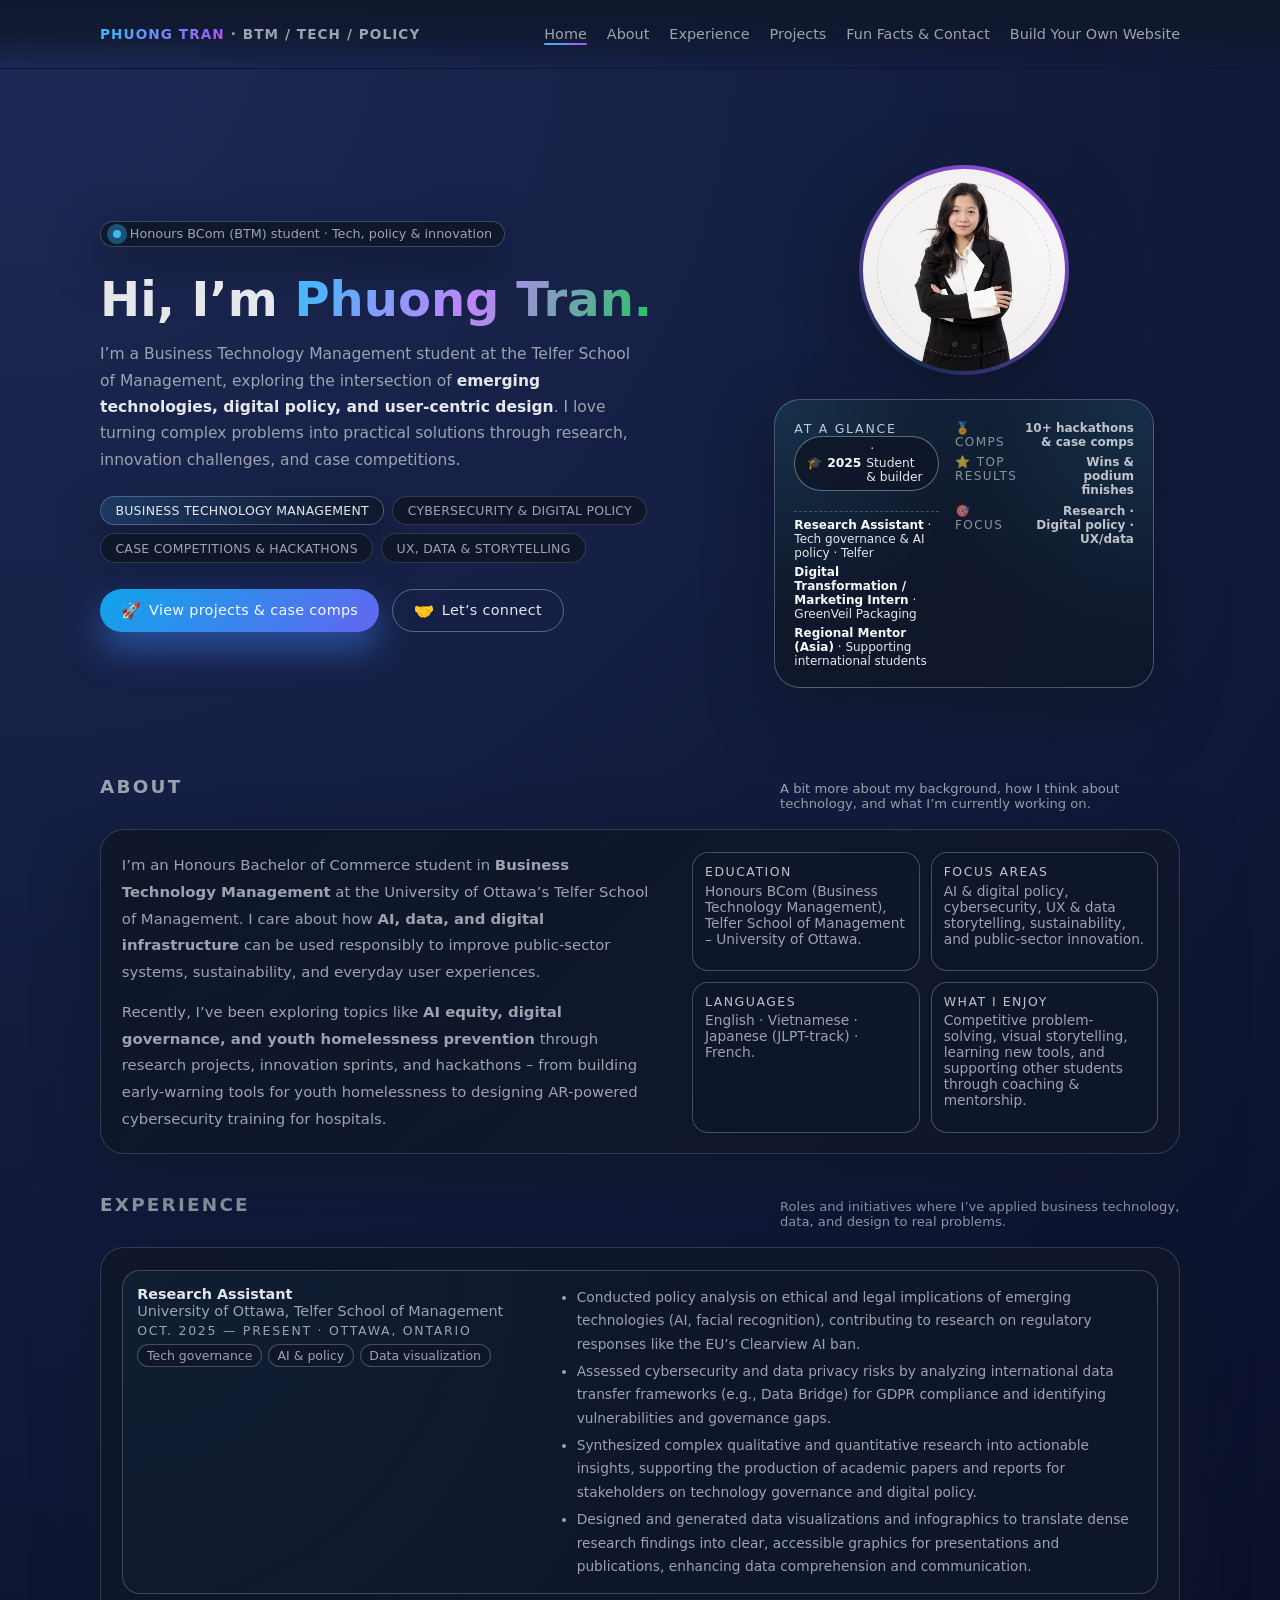
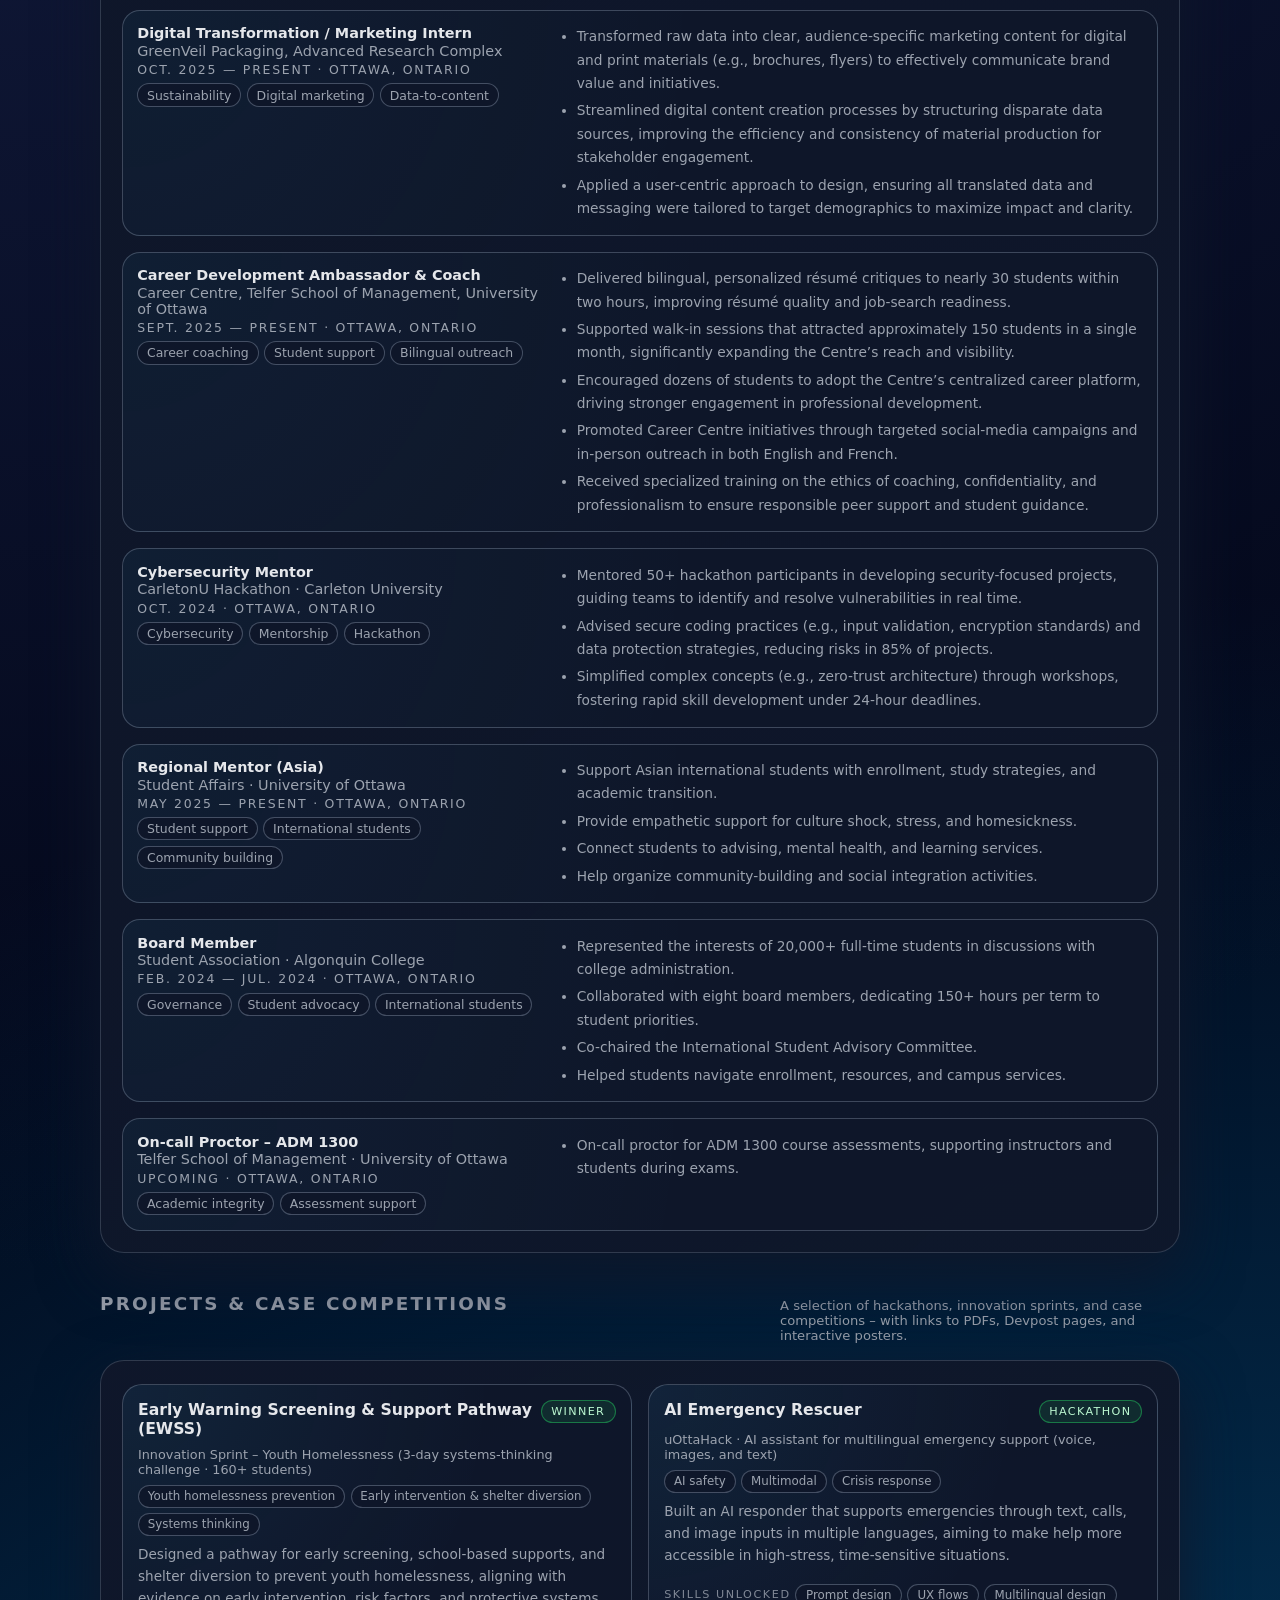
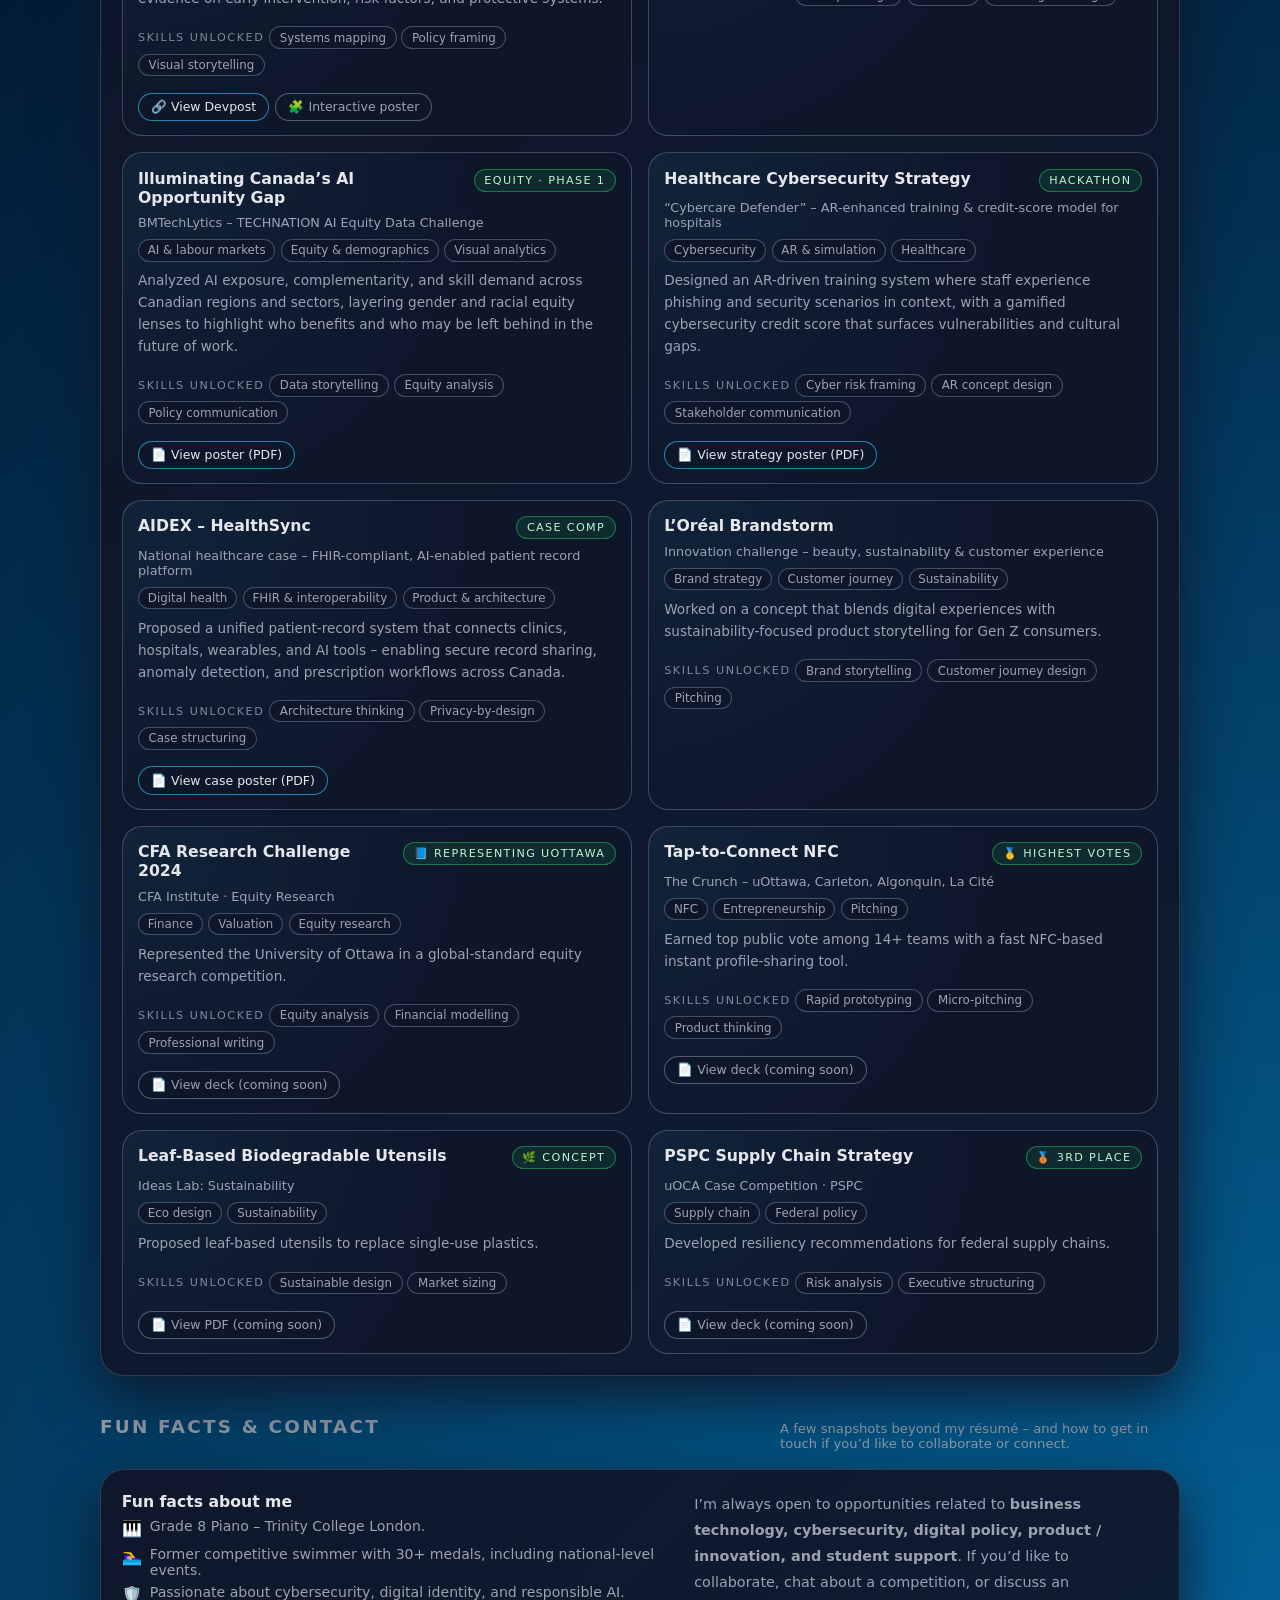
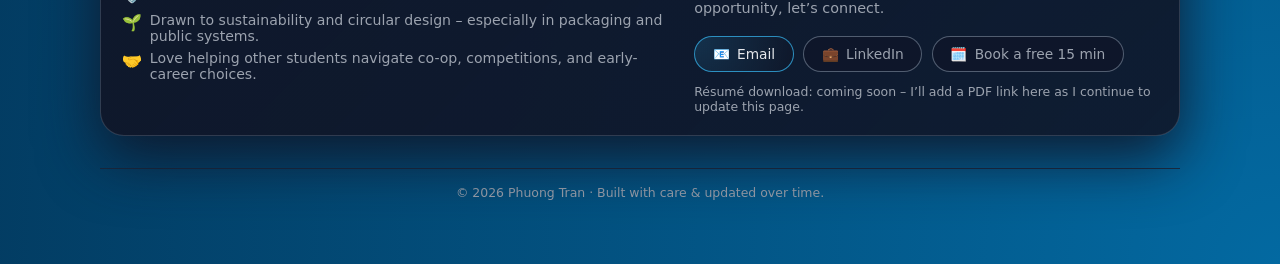
==== commit 6e816661: "Update index.html" ====
--- a/index.html
+++ b/index.html
@@ -9,7 +9,6 @@
 
   <!-- ====== BASE STYLES ====== -->
   <style>
-    
     :root {
       --bg: #020617;
       --bg-alt: #0b1220;
@@ -337,16 +336,16 @@
 
     .hero-card {
       width: 100%;
-      max-width: 360px;
+      max-width: 380px;
       border-radius: 26px;
       background: radial-gradient(circle at top left, rgba(56, 189, 248, 0.16), transparent 46%),
-        radial-gradient(circle at bottom right, rgba(15, 23, 42, 0.95), rgba(15, 23, 42, 1));
+        radial-gradient(circle at bottom right, rgba(15, 23, 42, 0.98), rgba(15, 23, 42, 1));
       border: 1px solid rgba(148, 163, 184, 0.45);
       box-shadow: var(--shadow-soft);
-      padding: 1.15rem 1.15rem 1.1rem;
+      padding: 1.3rem 1.2rem 1.2rem;
       display: grid;
-      grid-template-columns: 1.05fr 1.4fr;
-      gap: 0.9rem;
+      grid-template-columns: 1.05fr 1.3fr;
+      gap: 1rem;
       position: relative;
       overflow: hidden;
     }
@@ -366,7 +365,7 @@
       display: flex;
       flex-direction: column;
       justify-content: space-between;
-      gap: 0.75rem;
+      gap: 0.85rem;
     }
 
     .hero-card-label {
@@ -387,9 +386,24 @@
       background: rgba(15, 23, 42, 0.9);
       border: 1px solid rgba(148, 163, 184, 0.6);
       color: #e5e7eb;
+      gap: 0.3rem;
     }
 
     .hero-card-pill strong {
+      color: #f9fafb;
+    }
+
+    .hero-card-roles {
+      margin-top: 0.4rem;
+      padding-top: 0.4rem;
+      border-top: 1px dashed rgba(148, 163, 184, 0.4);
+      font-size: 0.75rem;
+      display: flex;
+      flex-direction: column;
+      gap: 0.3rem;
+    }
+
+    .hero-card-roles strong {
       color: #f9fafb;
     }
 
@@ -398,8 +412,8 @@
       z-index: 1;
       display: flex;
       flex-direction: column;
-      gap: 0.25rem;
-      font-size: 0.72rem;
+      gap: 0.4rem;
+      font-size: 0.75rem;
       color: rgba(209, 213, 219, 0.9);
     }
 
@@ -414,24 +428,14 @@
       text-transform: uppercase;
       letter-spacing: 0.12em;
       opacity: 0.7;
+      display: inline-flex;
+      align-items: center;
+      gap: 0.25rem;
     }
 
     .hero-metric-value {
       font-weight: 600;
-    }
-
-    .hero-card-roles {
-      margin-top: 0.4rem;
-      padding-top: 0.4rem;
-      border-top: 1px dashed rgba(148, 163, 184, 0.4);
-      font-size: 0.72rem;
-      display: flex;
-      flex-direction: column;
-      gap: 0.35rem;
-    }
-
-    .hero-card-roles strong {
-      color: #f9fafb;
+      text-align: right;
     }
 
     /* ====== SECTIONS ====== */
@@ -697,7 +701,7 @@
     }
 
     .project-actions {
-      margin-top: 0.65rem;
+      margin-top: 0.5rem;
       display: flex;
       flex-wrap: wrap;
       gap: 0.4rem;
@@ -733,77 +737,105 @@
       color: #e5e7eb;
     }
 
-    /* Skills */
-
-    .skills-layout {
-      display: grid;
-      grid-template-columns: minmax(0, 1.2fr) minmax(0, 1.2fr);
-      gap: 1.3rem;
-    }
-
-    .skill-group-title {
-      font-size: 0.8rem;
+    /* Skills unlocked inside projects */
+
+    .project-skills {
+      margin-top: 0.5rem;
+      font-size: 0.78rem;
+      color: var(--text-muted);
+      display: flex;
+      flex-wrap: wrap;
+      gap: 0.3rem;
+      align-items: center;
+    }
+
+    .project-skills-label {
       text-transform: uppercase;
       letter-spacing: 0.14em;
-      color: var(--text-muted);
-      margin-bottom: 0.5rem;
-    }
-
-    .skill-pill-row {
-      display: flex;
-      flex-wrap: wrap;
-      gap: 0.4rem;
-      font-size: 0.8rem;
-    }
-
-    .skill-pill {
-      padding: 0.3rem 0.7rem;
+      font-size: 0.7rem;
+      opacity: 0.8;
+    }
+
+    .project-skill-pill {
+      padding: 0.2rem 0.6rem;
       border-radius: 999px;
-      border: 1px solid rgba(148, 163, 184, 0.45);
-      background: rgba(15, 23, 42, 0.98);
-      color: var(--text-muted);
-    }
-
-    /* Contact */
-
-    .contact-grid {
+      border: 1px solid rgba(148, 163, 184, 0.4);
+      background: rgba(15, 23, 42, 0.95);
+      font-size: 0.74rem;
+    }
+
+    /* Fun facts & contact */
+
+    .fun-contact-grid {
       display: grid;
-      grid-template-columns: minmax(0, 1.4fr) minmax(0, 1.1fr);
+      grid-template-columns: minmax(0, 1.3fr) minmax(0, 1.1fr);
       gap: 1.5rem;
       font-size: 0.9rem;
       color: var(--text-muted);
     }
 
-    .contact-cta {
+    .fun-facts-heading {
+      font-size: 0.98rem;
+      margin-bottom: 0.4rem;
+      color: #e5e7eb;
+    }
+
+    .fun-facts-list {
+      list-style: none;
+      padding-left: 0;
+      margin-top: 0.45rem;
+    }
+
+    .fun-facts-list li {
+      display: flex;
+      gap: 0.5rem;
+      margin-bottom: 0.35rem;
+      align-items: flex-start;
+      font-size: 0.88rem;
+    }
+
+    .fun-facts-icon {
+      font-size: 1rem;
+      line-height: 1.4;
+    }
+
+    .contact-intro {
+      font-size: 0.9rem;
       line-height: 1.8;
-    }
-
-    .contact-pill-row {
-      margin-top: 0.9rem;
+      color: var(--text-muted);
+      margin-bottom: 0.9rem;
+    }
+
+    .contact-button-row {
       display: flex;
       flex-wrap: wrap;
-      gap: 0.5rem;
-    }
-
-    .contact-pill {
-      padding: 0.4rem 0.9rem;
-      border-radius: 999px;
-      border: 1px solid rgba(148, 163, 184, 0.45);
-      background: rgba(15, 23, 42, 0.98);
-      font-size: 0.8rem;
+      gap: 0.6rem;
+    }
+
+    .contact-button {
       display: inline-flex;
       align-items: center;
-      gap: 0.4rem;
+      gap: 0.45rem;
+      padding: 0.55rem 1.1rem;
+      border-radius: var(--radius-pill);
+      border: 1px solid rgba(148, 163, 184, 0.5);
+      background: rgba(15, 23, 42, 0.98);
+      font-size: 0.86rem;
       cursor: pointer;
       transition:
         background var(--transition-fast),
+        border-color var(--transition-fast),
         color var(--transition-fast),
-        border-color var(--transition-fast),
         transform var(--transition-fast);
     }
 
-    .contact-pill:hover {
-      background: rgba(15, 23, 42, 1);
+    .contact-button.primary {
+      border-color: rgba(56, 189, 248, 0.7);
+      background: radial-gradient(circle at top left, rgba(56, 189, 248, 0.15), rgba(15, 23, 42, 0.98));
+      color: #e5e7eb;
+    }
+
+    .contact-button:hover {
       border-color: var(--accent);
       transform: translateY(-1px);
       color: #e5e7eb;
@@ -857,8 +889,7 @@
         max-width: 100%;
       }
       .about-layout,
-      .skills-layout,
-      .contact-grid,
+      .fun-contact-grid,
       .timeline-item {
         grid-template-columns: minmax(0, 1fr);
       }
@@ -900,9 +931,8 @@
         <li><a href="#about" class="nav-link">About</a></li>
         <li><a href="#experience" class="nav-link">Experience</a></li>
         <li><a href="#projects" class="nav-link">Projects</a></li>
-        <li><a href="#skills" class="nav-link">Skills</a></li>
-        <li><a href="#contact" class="nav-link">Contact</a></li>
-         <li><a href="website-request.html" class="nav-link">Build Your Own Website</a></li>
+        <li><a href="#contact" class="nav-link">Fun Facts & Contact</a></li>
+        <li><a href="website-request.html" class="nav-link">Build Your Own Website</a></li>
       </ul>
     </nav>
   </div>
@@ -943,7 +973,7 @@
           </a>
           <a href="#contact" class="btn btn-secondary">
             <span class="icon">🤝</span>
-            <span>Contact / Connect</span>
+            <span>Let’s connect</span>
           </a>
         </div>
       </div>
@@ -951,7 +981,6 @@
       <div class="hero-right">
         <!-- Profile image -->
         <div class="hero-photo-wrap">
-          <!-- Make sure profile.jpg is in the same folder as this HTML -->
           <img src="profile.jpg" alt="Portrait of Phuong Tran" class="hero-photo" />
         </div>
 
@@ -961,27 +990,28 @@
             <div>
               <div class="hero-card-label">At a glance</div>
               <div class="hero-card-pill">
+                <span>🎓</span>
                 <strong>2025</strong>&nbsp;· Student &amp; builder
               </div>
             </div>
             <div class="hero-card-roles">
               <div><strong>Research Assistant</strong> · Tech governance &amp; AI policy · Telfer</div>
-              <div><strong>Digital Transformation Intern</strong> · GreenVeil Packaging</div>
-              <div><strong>Regional Mentor &amp; Career Coach</strong> · Supporting international &amp; Telfer students</div>
+              <div><strong>Digital Transformation / Marketing Intern</strong> · GreenVeil Packaging</div>
+              <div><strong>Regional Mentor (Asia)</strong> · Supporting international students</div>
             </div>
           </div>
 
           <div class="hero-card-metric-col">
             <div class="hero-metric-row">
-              <div class="hero-metric-label">Comps</div>
+              <div class="hero-metric-label">🏅 Comps</div>
               <div class="hero-metric-value">10+ hackathons &amp; case comps</div>
             </div>
             <div class="hero-metric-row">
-              <div class="hero-metric-label">Top results</div>
-              <div class="hero-metric-value">Multiple wins &amp; podiums</div>
+              <div class="hero-metric-label">⭐ Top results</div>
+              <div class="hero-metric-value">Wins &amp; podium finishes</div>
             </div>
             <div class="hero-metric-row">
-              <div class="hero-metric-label">Focus</div>
+              <div class="hero-metric-label">🎯 Focus</div>
               <div class="hero-metric-value">Research · Digital policy · UX/data</div>
             </div>
           </div>
@@ -1004,7 +1034,7 @@
         <div class="about-text">
           <p>
             I’m an Honours Bachelor of Commerce student in <strong>Business Technology Management</strong>
-            (French Immersion) at the University of Ottawa’s Telfer School of Management.
+            at the University of Ottawa’s Telfer School of Management.
             I care about how <strong>AI, data, and digital infrastructure</strong> can be used responsibly
             to improve public-sector systems, sustainability, and everyday user experiences.
           </p>
@@ -1019,7 +1049,7 @@
           <div class="about-item">
             <div class="about-item-title">Education</div>
             <p>
-              Honours BCom (Business Technology Management, French Immersion),
+              Honours BCom (Business Technology Management),
               Telfer School of Management – University of Ottawa.
             </p>
           </div>
@@ -1032,7 +1062,7 @@
           </div>
           <div class="about-item">
             <div class="about-item-title">Languages</div>
-            <p>English · French (immersion) · Vietnamese · Japanese (JLPT-track).</p>
+            <p>English · Vietnamese · Japanese (JLPT-track) · French.</p>
           </div>
           <div class="about-item">
             <div class="about-item-title">What I enjoy</div>
@@ -1058,105 +1088,154 @@
     <div class="section-body reveal">
       <div class="timeline">
 
+        <!-- Research Assistant -->
         <article class="timeline-item">
           <div>
-            <div class="timeline-role">Research Assistant – AI, Policy &amp; Equity</div>
-            <div class="timeline-org">Telfer School of Management · University of Ottawa</div>
-            <div class="timeline-meta">2024–2025 · Ottawa / Remote</div>
+            <div class="timeline-role">Research Assistant</div>
+            <div class="timeline-org">University of Ottawa, Telfer School of Management</div>
+            <div class="timeline-meta">Oct. 2025 — Present · Ottawa, Ontario</div>
             <div class="timeline-tags">
-              <span class="timeline-tag">AI &amp; labour markets</span>
-              <span class="timeline-tag">Equity &amp; public policy</span>
-              <span class="timeline-tag">Data storytelling</span>
+              <span class="timeline-tag">Tech governance</span>
+              <span class="timeline-tag">AI &amp; policy</span>
+              <span class="timeline-tag">Data visualization</span>
             </div>
           </div>
           <div class="timeline-body">
             <ul>
-              <li>Co-developed a visual report on <strong>AI and the future of work in Canada</strong>, combining exposure indices, labour-market projections, and equity lenses for public-sector decision-makers.</li>
-              <li>Designed infographics and briefs that translate complex quantitative analysis into accessible narratives for non-technical audiences.</li>
+              <li>Conducted policy analysis on ethical and legal implications of emerging technologies (AI, facial recognition), contributing to research on regulatory responses like the EU’s Clearview AI ban.</li>
+              <li>Assessed cybersecurity and data privacy risks by analyzing international data transfer frameworks (e.g., Data Bridge) for GDPR compliance and identifying vulnerabilities and governance gaps.</li>
+              <li>Synthesized complex qualitative and quantitative research into actionable insights, supporting the production of academic papers and reports for stakeholders on technology governance and digital policy.</li>
+              <li>Designed and generated data visualizations and infographics to translate dense research findings into clear, accessible graphics for presentations and publications, enhancing data comprehension and communication.</li>
             </ul>
           </div>
         </article>
 
+        <!-- Digital Transformation / Marketing Intern -->
         <article class="timeline-item">
           <div>
-            <div class="timeline-role">Digital Transformation Intern</div>
-            <div class="timeline-org">GreenVeil Packaging</div>
-            <div class="timeline-meta">2024 · Remote</div>
+            <div class="timeline-role">Digital Transformation / Marketing Intern</div>
+            <div class="timeline-org">GreenVeil Packaging, Advanced Research Complex</div>
+            <div class="timeline-meta">Oct. 2025 — Present · Ottawa, Ontario</div>
             <div class="timeline-tags">
               <span class="timeline-tag">Sustainability</span>
               <span class="timeline-tag">Digital marketing</span>
-              <span class="timeline-tag">Process design</span>
+              <span class="timeline-tag">Data-to-content</span>
             </div>
           </div>
           <div class="timeline-body">
             <ul>
-              <li>Supported digital workflows and storytelling for a sustainable packaging startup, including product positioning and content for antimicrobial &amp; eco-friendly lines.</li>
-              <li>Created visual assets and documents that help non-technical partners understand the impact of the technology.</li>
+              <li>Transformed raw data into clear, audience-specific marketing content for digital and print materials (e.g., brochures, flyers) to effectively communicate brand value and initiatives.</li>
+              <li>Streamlined digital content creation processes by structuring disparate data sources, improving the efficiency and consistency of material production for stakeholder engagement.</li>
+              <li>Applied a user-centric approach to design, ensuring all translated data and messaging were tailored to target demographics to maximize impact and clarity.</li>
             </ul>
           </div>
         </article>
 
+        <!-- Career Development Ambassador & Coach -->
         <article class="timeline-item">
           <div>
-            <div class="timeline-role">Student Leader · Mentor &amp; Career Coach</div>
-            <div class="timeline-org">Telfer School of Management &amp; University of Ottawa</div>
-            <div class="timeline-meta">Ongoing</div>
+            <div class="timeline-role">Career Development Ambassador &amp; Coach</div>
+            <div class="timeline-org">Career Centre, Telfer School of Management, University of Ottawa</div>
+            <div class="timeline-meta">Sept. 2025 — Present · Ottawa, Ontario</div>
             <div class="timeline-tags">
               <span class="timeline-tag">Career coaching</span>
-              <span class="timeline-tag">Peer mentorship</span>
-              <span class="timeline-tag">Work-integrated learning</span>
+              <span class="timeline-tag">Student support</span>
+              <span class="timeline-tag">Bilingual outreach</span>
             </div>
           </div>
           <div class="timeline-body">
             <ul>
-              <li>Guided international and first-year students through co-op, case competitions, and academic planning.</li>
-              <li>Shared resources, templates, and “behind the scenes” to make opportunities more accessible to others.</li>
+              <li>Delivered bilingual, personalized résumé critiques to nearly 30 students within two hours, improving résumé quality and job-search readiness.</li>
+              <li>Supported walk-in sessions that attracted approximately 150 students in a single month, significantly expanding the Centre’s reach and visibility.</li>
+              <li>Encouraged dozens of students to adopt the Centre’s centralized career platform, driving stronger engagement in professional development.</li>
+              <li>Promoted Career Centre initiatives through targeted social-media campaigns and in-person outreach in both English and French.</li>
+              <li>Received specialized training on the ethics of coaching, confidentiality, and professionalism to ensure responsible peer support and student guidance.</li>
             </ul>
           </div>
         </article>
+
+        <!-- Cybersecurity Mentor -->
+        <article class="timeline-item">
+          <div>
+            <div class="timeline-role">Cybersecurity Mentor</div>
+            <div class="timeline-org">CarletonU Hackathon · Carleton University</div>
+            <div class="timeline-meta">Oct. 2024 · Ottawa, Ontario</div>
+            <div class="timeline-tags">
+              <span class="timeline-tag">Cybersecurity</span>
+              <span class="timeline-tag">Mentorship</span>
+              <span class="timeline-tag">Hackathon</span>
+            </div>
+          </div>
+          <div class="timeline-body">
+            <ul>
+              <li>Mentored 50+ hackathon participants in developing security-focused projects, guiding teams to identify and resolve vulnerabilities in real time.</li>
+              <li>Advised secure coding practices (e.g., input validation, encryption standards) and data protection strategies, reducing risks in 85% of projects.</li>
+              <li>Simplified complex concepts (e.g., zero-trust architecture) through workshops, fostering rapid skill development under 24-hour deadlines.</li>
+            </ul>
+          </div>
+        </article>
+
         <!-- Regional Mentor – University of Ottawa -->
-<article class="timeline-item">
-  <div>
-    <div class="timeline-role">Regional Mentor (Asia)</div>
-    <div class="timeline-org">Student Affairs · University of Ottawa</div>
-    <div class="timeline-meta">May 2025 — Present · Ottawa, ON</div>
-    <div class="timeline-tags">
-      <span class="timeline-tag">Student Support</span>
-      <span class="timeline-tag">International Students</span>
-      <span class="timeline-tag">Community Building</span>
-    </div>
-  </div>
-  <div class="timeline-body">
-    <ul>
-      <li>Support Asian international students with enrollment, study strategies, and academic transition.</li>
-      <li>Provide empathetic support for culture shock, stress, and homesickness.</li>
-      <li>Connect students to advising, mental health, and learning services.</li>
-      <li>Organize community-building and social integration activities.</li>
-    </ul>
-  </div>
-</article>
-
-<!-- Board Member – Algonquin College -->
-<article class="timeline-item">
-  <div>
-    <div class="timeline-role">Board Member</div>
-    <div class="timeline-org">Student Association · Algonquin College</div>
-    <div class="timeline-meta">Feb. 2024 — Jul. 2024 · Ottawa, ON</div>
-    <div class="timeline-tags">
-      <span class="timeline-tag">Governance</span>
-      <span class="timeline-tag">Student Advocacy</span>
-      <span class="timeline-tag">International Students</span>
-    </div>
-  </div>
-  <div class="timeline-body">
-    <ul>
-      <li>Represented the interests of 20,000+ full-time students in discussions with college administration.</li>
-      <li>Collaborated with eight board members, dedicating 150+ hours per term to student priorities.</li>
-      <li>Co-chaired the International Student Advisory Committee.</li>
-      <li>Helped students navigate enrollment, resources, and campus services.</li>
-    </ul>
-  </div>
-</article>
+        <article class="timeline-item">
+          <div>
+            <div class="timeline-role">Regional Mentor (Asia)</div>
+            <div class="timeline-org">Student Affairs · University of Ottawa</div>
+            <div class="timeline-meta">May 2025 — Present · Ottawa, Ontario</div>
+            <div class="timeline-tags">
+              <span class="timeline-tag">Student support</span>
+              <span class="timeline-tag">International students</span>
+              <span class="timeline-tag">Community building</span>
+            </div>
+          </div>
+          <div class="timeline-body">
+            <ul>
+              <li>Support Asian international students with enrollment, study strategies, and academic transition.</li>
+              <li>Provide empathetic support for culture shock, stress, and homesickness.</li>
+              <li>Connect students to advising, mental health, and learning services.</li>
+              <li>Help organize community-building and social integration activities.</li>
+            </ul>
+          </div>
+        </article>
+
+        <!-- Board Member – Algonquin College -->
+        <article class="timeline-item">
+          <div>
+            <div class="timeline-role">Board Member</div>
+            <div class="timeline-org">Student Association · Algonquin College</div>
+            <div class="timeline-meta">Feb. 2024 — Jul. 2024 · Ottawa, Ontario</div>
+            <div class="timeline-tags">
+              <span class="timeline-tag">Governance</span>
+              <span class="timeline-tag">Student advocacy</span>
+              <span class="timeline-tag">International students</span>
+            </div>
+          </div>
+          <div class="timeline-body">
+            <ul>
+              <li>Represented the interests of 20,000+ full-time students in discussions with college administration.</li>
+              <li>Collaborated with eight board members, dedicating 150+ hours per term to student priorities.</li>
+              <li>Co-chaired the International Student Advisory Committee.</li>
+              <li>Helped students navigate enrollment, resources, and campus services.</li>
+            </ul>
+          </div>
+        </article>
+
+        <!-- On-call Proctor – ADM 1300 -->
+        <article class="timeline-item">
+          <div>
+            <div class="timeline-role">On-call Proctor – ADM 1300</div>
+            <div class="timeline-org">Telfer School of Management · University of Ottawa</div>
+            <div class="timeline-meta">Upcoming · Ottawa, Ontario</div>
+            <div class="timeline-tags">
+              <span class="timeline-tag">Academic integrity</span>
+              <span class="timeline-tag">Assessment support</span>
+            </div>
+          </div>
+          <div class="timeline-body">
+            <ul>
+              <li>On-call proctor for ADM 1300 course assessments, supporting instructors and students during exams.</li>
+            </ul>
+          </div>
+        </article>
 
       </div>
     </div>
@@ -1198,16 +1277,19 @@
               and prevention levers into an accessible, clickable journey for educators and service providers.
             </p>
           </div>
+          <div class="project-skills">
+            <span class="project-skills-label">Skills unlocked</span>
+            <span class="project-skill-pill">Systems mapping</span>
+            <span class="project-skill-pill">Policy framing</span>
+            <span class="project-skill-pill">Visual storytelling</span>
+          </div>
           <div class="project-actions">
-            <!-- Replace href with your actual Devpost URL if you prefer -->
             <a class="chip chip-primary" href="https://devpost.com/software/early-warning-screening-support-ewss-pathway" target="_blank" rel="noopener">
               🔗 View Devpost
             </a>
             <a class="chip" href="https://phuong24-tran.github.io/homelessness-sprint-interactive-poster/" target="_blank" rel="noopener">
               🧩 Interactive poster
             </a>
-            <!-- Optional: link PDFs if you export them -->
-            <!-- <a class="chip" href="EWSS_Poster.pdf" target="_blank">📄 View PDF poster</a> -->
           </div>
         </article>
 
@@ -1235,10 +1317,14 @@
               safely route users toward appropriate instructions or escalation paths.
             </p>
           </div>
+          <div class="project-skills">
+            <span class="project-skills-label">Skills unlocked</span>
+            <span class="project-skill-pill">Prompt design</span>
+            <span class="project-skill-pill">UX flows</span>
+            <span class="project-skill-pill">Multilingual design</span>
+          </div>
           <div class="project-actions">
-            <!-- Plug your Devpost link here if you have one -->
-            <!-- <a class="chip chip-primary" href="UOttaHack_Devpost_URL" target="_blank">🔗 Devpost</a> -->
-            <!-- <a class="chip" href="AI_Emergency_Rescuer_Poster.pdf" target="_blank">📄 View PDF</a> -->
+            <!-- Add Devpost link when available -->
           </div>
         </article>
 
@@ -1266,8 +1352,13 @@
               a single visual story for policymakers and public-sector leaders.
             </p>
           </div>
+          <div class="project-skills">
+            <span class="project-skills-label">Skills unlocked</span>
+            <span class="project-skill-pill">Data storytelling</span>
+            <span class="project-skill-pill">Equity analysis</span>
+            <span class="project-skill-pill">Policy communication</span>
+          </div>
           <div class="project-actions">
-            <!-- Update to match the filename you host -->
             <a class="chip chip-primary" href="BMTechlytics_Phase1.pdf" target="_blank">
               📄 View poster (PDF)
             </a>
@@ -1298,6 +1389,12 @@
               (like phishing susceptibility and downtime) with practical AR workflows for teams.
             </p>
           </div>
+          <div class="project-skills">
+            <span class="project-skills-label">Skills unlocked</span>
+            <span class="project-skill-pill">Cyber risk framing</span>
+            <span class="project-skill-pill">AR concept design</span>
+            <span class="project-skill-pill">Stakeholder communication</span>
+          </div>
           <div class="project-actions">
             <a class="chip chip-primary" href="Healthcare_Cybersecurity_Strategy.pdf" target="_blank">
               📄 View strategy poster (PDF)
@@ -1329,6 +1426,12 @@
               PIPEDA compliance, and practical pathways for government adoption.
             </p>
           </div>
+          <div class="project-skills">
+            <span class="project-skills-label">Skills unlocked</span>
+            <span class="project-skill-pill">Architecture thinking</span>
+            <span class="project-skill-pill">Privacy-by-design</span>
+            <span class="project-skill-pill">Case structuring</span>
+          </div>
           <div class="project-actions">
             <a class="chip chip-primary" href="AidEx_HealthSync.pdf" target="_blank">
               📄 View case poster (PDF)
@@ -1359,273 +1462,237 @@
               grounded in feasible activation steps.
             </p>
           </div>
+          <div class="project-skills">
+            <span class="project-skills-label">Skills unlocked</span>
+            <span class="project-skill-pill">Brand storytelling</span>
+            <span class="project-skill-pill">Customer journey design</span>
+            <span class="project-skill-pill">Pitching</span>
+          </div>
           <div class="project-actions">
-            <!-- Example placeholder if you export a deck -->
-            <!-- <a class="chip chip-primary" href="Loreal_Brandstorm_Deck.pdf" target="_blank">📄 View deck (PDF)</a> -->
+            <!-- Add PDF link when ready -->
           </div>
         </article>
-<!-- CFA Research Challenge -->
-<article class="project-card" data-expand-on-click>
-  <div class="project-title-row">
-    <h3 class="project-name">CFA Research Challenge 2024</h3>
-    <span class="project-badge">📘 Representing uOttawa</span>
-  </div>
-  <div class="project-meta">CFA Institute · Equity Research</div>
-
-  <div class="project-tags">
-    <span class="project-tag">Finance</span>
-    <span class="project-tag">Valuation</span>
-    <span class="project-tag">Equity Research</span>
-  </div>
-
-  <p class="project-summary">
-    Represented the University of Ottawa in a global-standard equity research competition.
-  </p>
-
-  <div class="project-extra">
-    <ul>
-      <li>Performed valuation modelling, industry analysis, and risk assessment.</li>
-      <li>Co-authored a research report aligned with CFA Institute standards.</li>
-    </ul>
-  </div>
-
-  <div class="project-actions">
-    <a class="chip">📄 View Deck (Coming Soon)</a>
-  </div>
-</article>
-<!-- Tap-to-Connect NFC -->
-<article class="project-card" data-expand-on-click>
-  <div class="project-title-row">
-    <h3 class="project-name">Tap-to-Connect NFC</h3>
-    <span class="project-badge">🥇 Highest Votes</span>
-  </div>
-  <div class="project-meta">The Crunch – uOttawa, Carleton, Algonquin, La Cité</div>
-
-  <div class="project-tags">
-    <span class="project-tag">NFC</span>
-    <span class="project-tag">Entrepreneurship</span>
-    <span class="project-tag">Pitching</span>
-  </div>
-
-  <p class="project-summary">Earned top public vote among 14+ teams with a fast NFC-based instant profile-sharing tool.</p>
-
-  <div class="project-extra">
-    <ul>
-      <li>Built a tap-based instant profile connector.</li>
-      <li>Delivered top-ranked 30-second pitch.</li>
-    </ul>
-  </div>
-
-  <div class="project-actions">
-    <a class="chip">📄 View Deck (Coming Soon)</a>
-  </div>
-</article>
-<!-- Leaf-Based Biodegradable Utensils -->
-<article class="project-card" data-expand-on-click>
-  <div class="project-title-row">
-    <h3 class="project-name">Leaf-Based Biodegradable Utensils</h3>
-    <span class="project-badge">🌿 Concept Development</span>
-  </div>
-  <div class="project-meta">Ideas Lab: Sustainability</div>
-
-  <div class="project-tags">
-    <span class="project-tag">Eco Design</span>
-    <span class="project-tag">Sustainability</span>
-  </div>
-
-  <p class="project-summary">
-    Proposed leaf-based utensils to replace single-use plastics.
-  </p>
-
-  <div class="project-extra">
-    <ul>
-      <li>Explored rapid decomposition & eco-friendly sourcing.</li>
-      <li>Analyzed pricing and supply-chain feasibility.</li>
-    </ul>
-  </div>
-
-  <div class="project-actions">
-    <a class="chip">📄 View PDF (Coming Soon)</a>
-  </div>
-</article>
-<!-- PSPC Supply Chain Strategy -->
-<article class="project-card" data-expand-on-click>
-  <div class="project-title-row">
-    <h3 class="project-name">PSPC Supply Chain Strategy</h3>
-    <span class="project-badge">🥉 3rd Place</span>
-  </div>
-  <div class="project-meta">uOCA Case Competition · PSPC</div>
-
-  <div class="project-tags">
-    <span class="project-tag">Supply Chain</span>
-    <span class="project-tag">Federal Policy</span>
-  </div>
-
-  <p class="project-summary">
-    Developed resiliency recommendations for federal supply chains.
-  </p>
-
-  <div class="project-extra">
-    <ul>
-      <li>Analyzed vendor diversification & geopolitical risks.</li>
-      <li>Built structured recommendations under time pressure.</li>
-    </ul>
-  </div>
-
-  <div class="project-actions">
-    <a class="chip">📄 View Deck (Coming Soon)</a>
-  </div>
-</article>
+
+        <!-- CFA Research Challenge -->
+        <article class="project-card" data-expand-on-click>
+          <div class="project-title-row">
+            <h3 class="project-name">CFA Research Challenge 2024</h3>
+            <span class="project-badge">📘 Representing uOttawa</span>
+          </div>
+          <div class="project-meta">CFA Institute · Equity Research</div>
+
+          <div class="project-tags">
+            <span class="project-tag">Finance</span>
+            <span class="project-tag">Valuation</span>
+            <span class="project-tag">Equity research</span>
+          </div>
+
+          <p class="project-summary">
+            Represented the University of Ottawa in a global-standard equity research competition.
+          </p>
+
+          <div class="project-extra">
+            <ul>
+              <li>Performed valuation modelling, industry analysis, and risk assessment.</li>
+              <li>Co-authored a research report aligned with CFA Institute standards.</li>
+            </ul>
+          </div>
+
+          <div class="project-skills">
+            <span class="project-skills-label">Skills unlocked</span>
+            <span class="project-skill-pill">Equity analysis</span>
+            <span class="project-skill-pill">Financial modelling</span>
+            <span class="project-skill-pill">Professional writing</span>
+          </div>
+
+          <div class="project-actions">
+            <a class="chip">📄 View deck (coming soon)</a>
+          </div>
+        </article>
+
+        <!-- Tap-to-Connect NFC -->
+        <article class="project-card" data-expand-on-click>
+          <div class="project-title-row">
+            <h3 class="project-name">Tap-to-Connect NFC</h3>
+            <span class="project-badge">🥇 Highest Votes</span>
+          </div>
+          <div class="project-meta">The Crunch – uOttawa, Carleton, Algonquin, La Cité</div>
+
+          <div class="project-tags">
+            <span class="project-tag">NFC</span>
+            <span class="project-tag">Entrepreneurship</span>
+            <span class="project-tag">Pitching</span>
+          </div>
+
+          <p class="project-summary">
+            Earned top public vote among 14+ teams with a fast NFC-based instant profile-sharing tool.
+          </p>
+
+          <div class="project-extra">
+            <ul>
+              <li>Built a tap-based instant profile connector.</li>
+              <li>Delivered a top-ranked 30-second pitch.</li>
+            </ul>
+          </div>
+
+          <div class="project-skills">
+            <span class="project-skills-label">Skills unlocked</span>
+            <span class="project-skill-pill">Rapid prototyping</span>
+            <span class="project-skill-pill">Micro-pitching</span>
+            <span class="project-skill-pill">Product thinking</span>
+          </div>
+
+          <div class="project-actions">
+            <a class="chip">📄 View deck (coming soon)</a>
+          </div>
+        </article>
+
+        <!-- Leaf-Based Biodegradable Utensils -->
+        <article class="project-card" data-expand-on-click>
+          <div class="project-title-row">
+            <h3 class="project-name">Leaf-Based Biodegradable Utensils</h3>
+            <span class="project-badge">🌿 Concept</span>
+          </div>
+          <div class="project-meta">Ideas Lab: Sustainability</div>
+
+          <div class="project-tags">
+            <span class="project-tag">Eco design</span>
+            <span class="project-tag">Sustainability</span>
+          </div>
+
+          <p class="project-summary">
+            Proposed leaf-based utensils to replace single-use plastics.
+          </p>
+
+          <div class="project-extra">
+            <ul>
+              <li>Explored rapid decomposition and eco-friendly sourcing.</li>
+              <li>Analyzed pricing and supply-chain feasibility.</li>
+            </ul>
+          </div>
+
+          <div class="project-skills">
+            <span class="project-skills-label">Skills unlocked</span>
+            <span class="project-skill-pill">Sustainable design</span>
+            <span class="project-skill-pill">Market sizing</span>
+          </div>
+
+          <div class="project-actions">
+            <a class="chip">📄 View PDF (coming soon)</a>
+          </div>
+        </article>
+
+        <!-- PSPC Supply Chain Strategy -->
+        <article class="project-card" data-expand-on-click>
+          <div class="project-title-row">
+            <h3 class="project-name">PSPC Supply Chain Strategy</h3>
+            <span class="project-badge">🥉 3rd Place</span>
+          </div>
+          <div class="project-meta">uOCA Case Competition · PSPC</div>
+
+          <div class="project-tags">
+            <span class="project-tag">Supply chain</span>
+            <span class="project-tag">Federal policy</span>
+          </div>
+
+          <p class="project-summary">
+            Developed resiliency recommendations for federal supply chains.
+          </p>
+
+          <div class="project-extra">
+            <ul>
+              <li>Analyzed vendor diversification and geopolitical risks.</li>
+              <li>Built structured recommendations under time pressure.</li>
+            </ul>
+          </div>
+
+          <div class="project-skills">
+            <span class="project-skills-label">Skills unlocked</span>
+            <span class="project-skill-pill">Risk analysis</span>
+            <span class="project-skill-pill">Executive structuring</span>
+          </div>
+
+          <div class="project-actions">
+            <a class="chip">📄 View deck (coming soon)</a>
+          </div>
+        </article>
 
       </div>
     </div>
   </section>
 
-  <!-- ====== SKILLS ====== -->
-  <section id="skills">
+  <!-- ====== FUN FACTS & CONTACT ====== -->
+  <section id="contact">
     <div class="section-header">
-      <h2 class="section-title">Skills</h2>
+      <h2 class="section-title">Fun Facts &amp; Contact</h2>
       <p class="section-caption">
-        A snapshot of tools and strengths I lean on most in projects, research, and competitions.
+        A few snapshots beyond my résumé – and how to get in touch if you’d like to collaborate or connect.
       </p>
     </div>
 
     <div class="section-body reveal">
-      <div class="skills-layout">
+      <div class="fun-contact-grid">
+        <!-- Fun facts column -->
         <div>
-          <div class="skill-group-title">Tech, data &amp; tools</div>
-          <div class="skill-pill-row">
-            <span class="skill-pill">Excel &amp; advanced formulas</span>
-            <span class="skill-pill">Python (pandas, notebooks)</span>
-            <span class="skill-pill">SQL basics</span>
-            <span class="skill-pill">Power BI / data viz</span>
-            <span class="skill-pill">Figma &amp; UX flows</span>
-            <span class="skill-pill">Canva &amp; visual storytelling</span>
-            <span class="skill-pill">Kepler.gl / maps</span>
-          </div>
-
-          <div class="skill-group-title" style="margin-top: 1.1rem;">Methods &amp; approaches</div>
-          <div class="skill-pill-row">
-            <span class="skill-pill">Systems thinking</span>
-            <span class="skill-pill">User-centric design</span>
-            <span class="skill-pill">Desk research &amp; synthesis</span>
-            <span class="skill-pill">Policy &amp; regulation scanning</span>
-            <span class="skill-pill">Storyboarding &amp; pitching</span>
-          </div>
+          <h3 class="fun-facts-heading">Fun facts about me</h3>
+          <ul class="fun-facts-list">
+            <li>
+              <span class="fun-facts-icon">🎹</span>
+              <span>Grade 8 Piano – Trinity College London.</span>
+            </li>
+            <li>
+              <span class="fun-facts-icon">🏊‍♀️</span>
+              <span>Former competitive swimmer with 30+ medals, including national-level events.</span>
+            </li>
+            <li>
+              <span class="fun-facts-icon">🛡️</span>
+              <span>Passionate about cybersecurity, digital identity, and responsible AI.</span>
+            </li>
+            <li>
+              <span class="fun-facts-icon">🌱</span>
+              <span>Drawn to sustainability and circular design – especially in packaging and public systems.</span>
+            </li>
+            <li>
+              <span class="fun-facts-icon">🤝</span>
+              <span>Love helping other students navigate co-op, competitions, and early-career choices.</span>
+            </li>
+          </ul>
         </div>
 
+        <!-- Contact column -->
         <div>
-          <div class="skill-group-title">Soft skills &amp; leadership</div>
-          <div class="skill-pill-row">
-            <span class="skill-pill">Public speaking &amp; presenting</span>
-            <span class="skill-pill">Team facilitation</span>
-            <span class="skill-pill">Peer coaching &amp; mentoring</span>
-            <span class="skill-pill">Cross-cultural collaboration</span>
-            <span class="skill-pill">Time-boxed problem solving</span>
-          </div>
-          <div class="skill-group-title" style="margin-top: 1.1rem;">Domains I care about</div>
-          <div class="skill-pill-row">
-            <span class="skill-pill">AI &amp; the future of work</span>
-            <span class="skill-pill">Youth homelessness prevention</span>
-            <span class="skill-pill">Healthcare &amp; public systems</span>
-            <span class="skill-pill">Sustainability &amp; circularity</span>
-          </div>
+          <p class="contact-intro">
+            I’m always open to opportunities related to
+            <strong>business technology, cybersecurity, digital policy, product / innovation, and student support</strong>.
+            If you’d like to collaborate, chat about a competition, or discuss an opportunity, let’s connect.
+          </p>
+
+          <div class="contact-button-row">
+            <a href="mailto:phtranworkmail@gmail.com" class="contact-button primary" target="_blank">
+              <span>📧</span>
+              <span>Email</span>
+            </a>
+
+            <a href="https://www.linkedin.com/in/phuongtrn" class="contact-button" target="_blank" rel="noopener">
+              <span>💼</span>
+              <span>LinkedIn</span>
+            </a>
+
+            <a href="https://calendly.com/phtranworkmail/30min"
+               class="contact-button"
+               target="_blank" rel="noopener">
+              <span>🗓️</span>
+              <span>Book a free 15 min</span>
+            </a>
+          </div>
+
+          <p class="contact-note">
+            Résumé download: coming soon – I’ll add a PDF link here as I continue to update this page.
+          </p>
         </div>
       </div>
     </div>
   </section>
-  
-<!-- ====== INTERESTS ====== -->
-<section id="interests">
-  <div class="section-header">
-    <h2 class="section-title">Interests & hobbies</h2>
-    <div class="section-caption">
-      What keeps me curious and balanced outside of work and school.
-    </div>
-  </div>
-
-  <div class="section-body reveal">
-    <div class="two-col">
-      <div>
-        <h3 style="margin: 0 0 0.3rem; font-size: 0.98rem;">Music & performance</h3>
-        <ul class="interest-list">
-          <li>Grade 8 Piano – Trinity College London.</li>
-        </ul>
-      </div>
-
-      <div>
-        <h3 style="margin: 0 0 0.3rem; font-size: 0.98rem;">Sports & swimming</h3>
-        <ul class="interest-list">
-          <li>Competitive swimmer with 30+ medals, including national-level events.</li>
-        </ul>
-      </div>
-    </div>
-
-    <p style="font-size: 0.9rem; color: var(--text-muted); margin-top: 0.9rem;">
-      I’m also passionate about <strong>cybersecurity, digital identity, sustainability, and student mentorship</strong> —
-      themes that show up across my competitions and projects.
-    </p>
-  </div>
-</section>
-
-<!-- ====== CONTACT ====== -->
-<section id="contact">
-  <a href="#" class="contact-pill">
-    📄 Download Résumé (Coming Soon)
-  </a>
-
-  <a href="https://calendly.com/phtranworkmail/30min"
-     class="contact-pill"
-     target="_blank">
-    🗓️ Book a Free 15-Minute Consultation
-  </a>
-
-  <div class="section-header">
-    <h2 class="section-title">Contact</h2>
-    <p class="section-caption">
-      Whether it’s a case competition, internship, or collaboration idea – I’d love to hear from you.
-    </p>
-  </div>
-
-  <div class="section-body reveal">
-    <div class="contact-grid">
-      <div>
-        <p class="contact-cta">
-          I’m always open to opportunities related to
-          <strong>business technology, cybersecurity, digital policy, product / innovation, and student support</strong>.
-          If you’d like to collaborate, chat about a competition, or discuss an opportunity, feel free to reach out.
-        </p>
-
-        <div class="contact-pill-row">
-          <a href="mailto:phtranworkmail@gmail.com" class="contact-pill" target="_blank">
-            📧 <span>Email me</span>
-          </a>
-
-          <button type="button" class="contact-pill" id="copy-email-btn">
-            📋 <span id="copy-email-label">Copy email</span>
-          </button>
-
-          <a href="https://www.linkedin.com/in/phuongtrn" class="contact-pill"
-             target="_blank" rel="noopener">
-            💼 <span>LinkedIn</span>
-          </a>
-        </div>
-      </div>
-
-      <div>
-        <p style="font-size: 0.86rem; color: var(--text-muted); margin-top: 0;">
-          This page is fully static – just HTML, CSS, and a tiny bit of JavaScript for interactions.
-          
-        </p>
-        <ul class="compact">
-        
-          <li>Update my experiences and education as my journey continues.</li>
-        </ul>
-      </div>
-    </div>
-  </div>
-</section>
-
 
   <footer>
     © <span id="year"></span> Phuong Tran · Built with care &amp; updated over time.
@@ -1681,30 +1748,6 @@
       card.classList.toggle("is-open");
     });
   });
-
-  // Copy email to clipboard
-  const copyBtn = document.getElementById("copy-email-btn");
-  const copyLabel = document.getElementById("copy-email-label");
-  const email = "phtranworkmail@gmail.com";
-
-  if (copyBtn) {
-    copyBtn.addEventListener("click", async () => {
-      try {
-        await navigator.clipboard.writeText(email);
-        const original = copyLabel.textContent;
-        copyLabel.textContent = "Copied!";
-        setTimeout(() => {
-          copyLabel.textContent = original;
-        }, 1600);
-      } catch (err) {
-        console.error("Copy failed", err);
-      }
-    });
-  }
 </script>
 </body>
 </html>
-
-
-
-
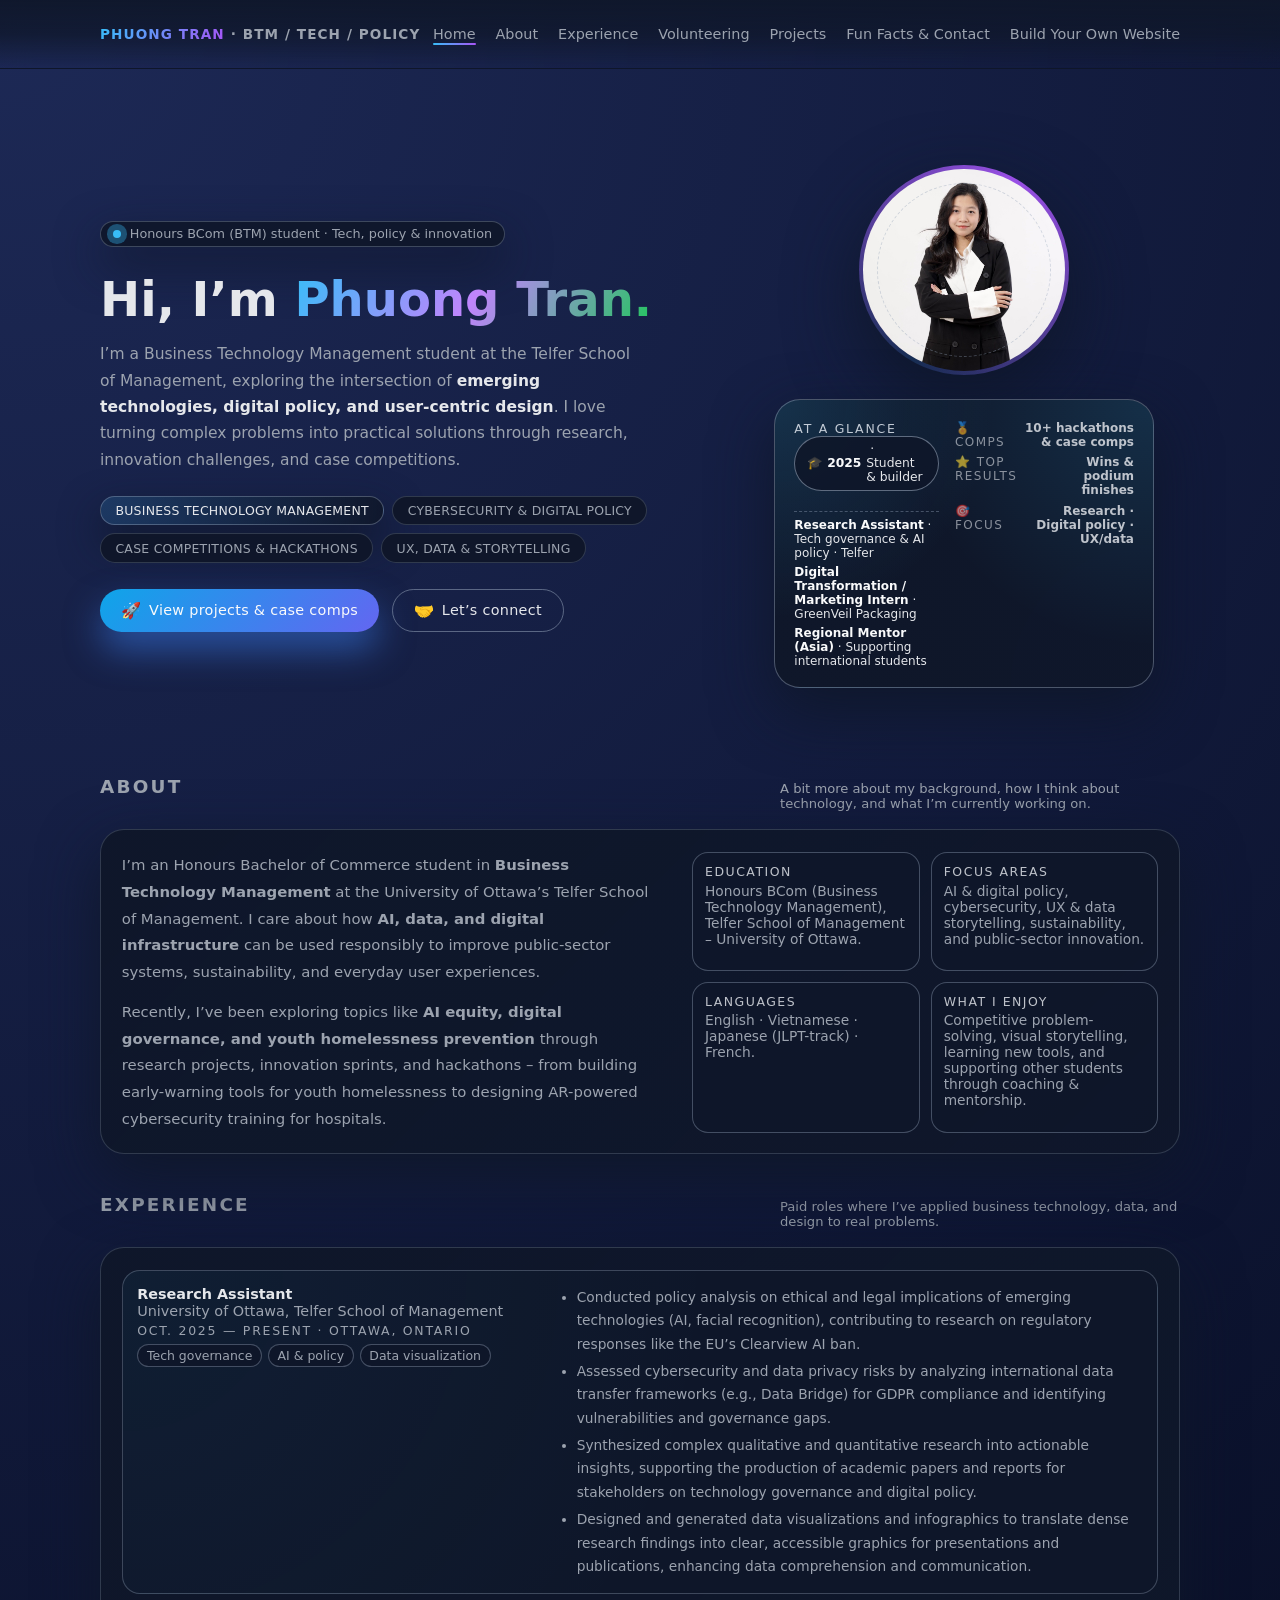
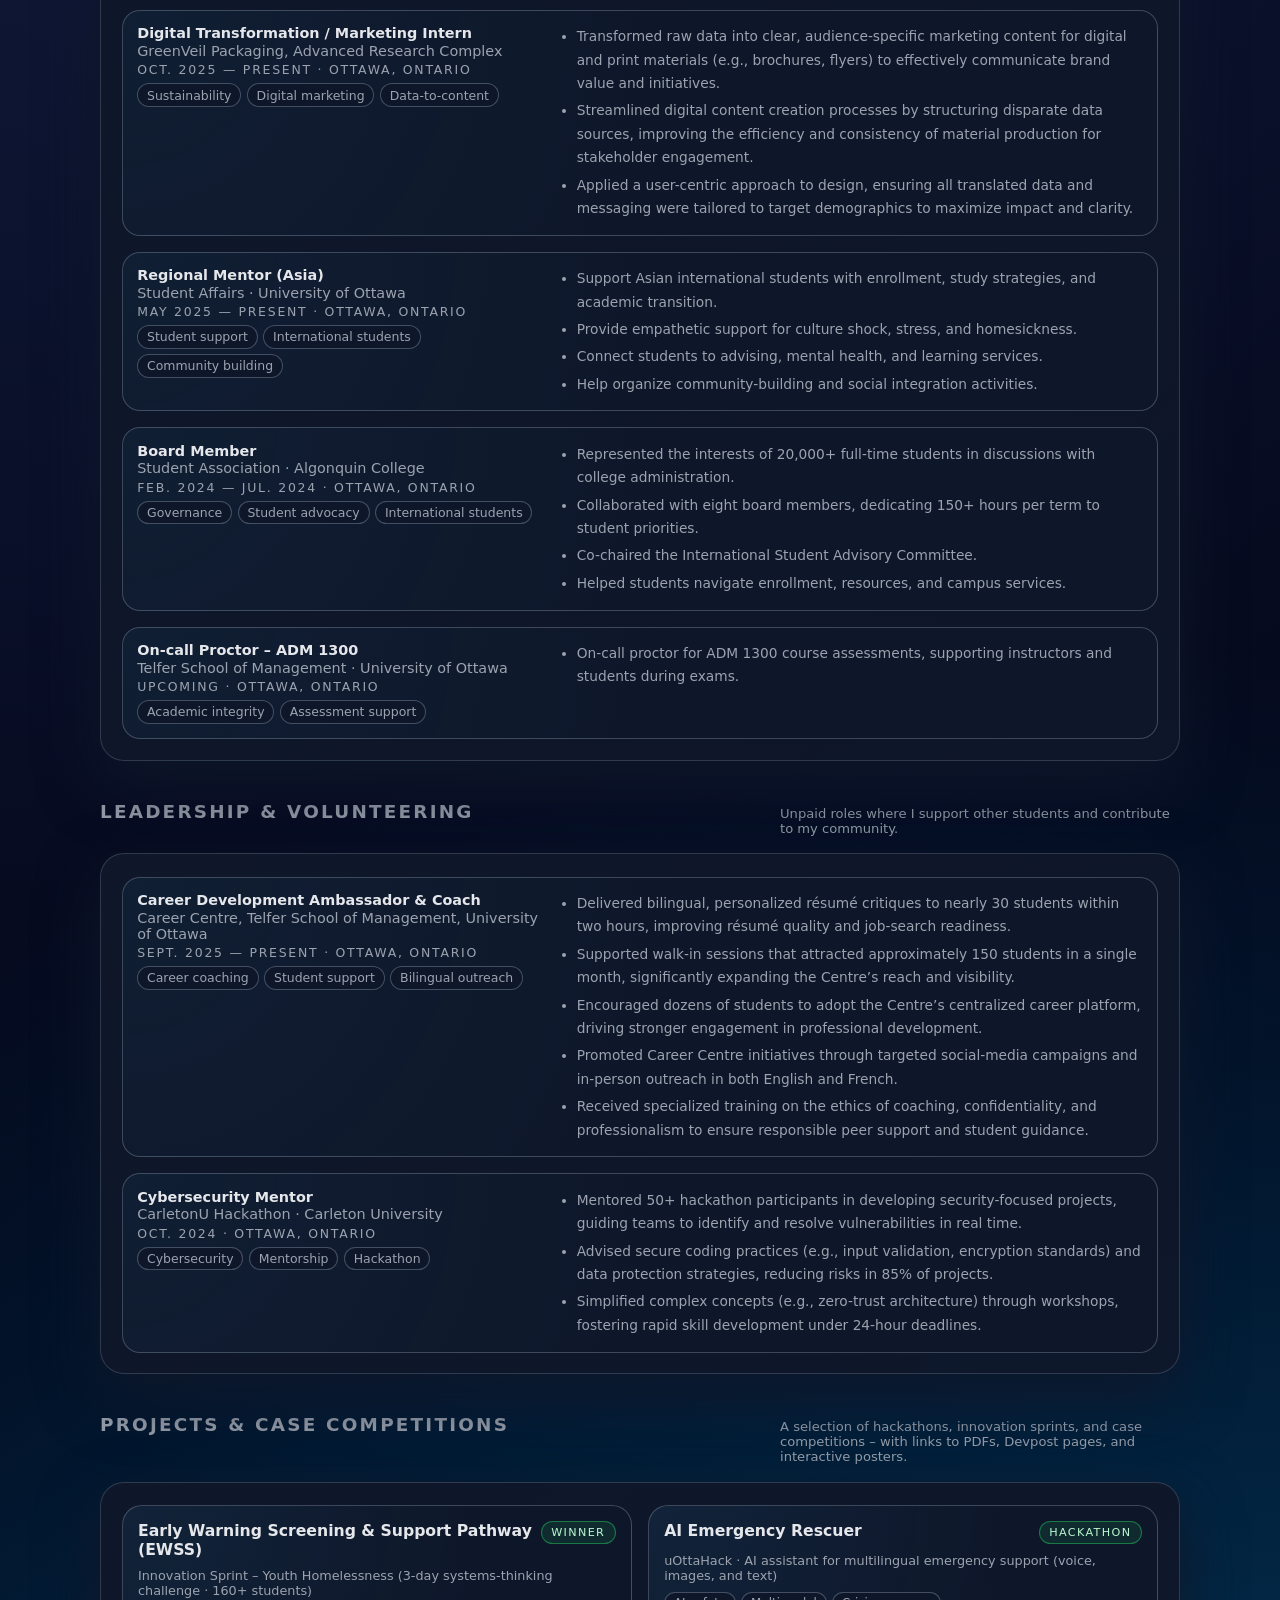
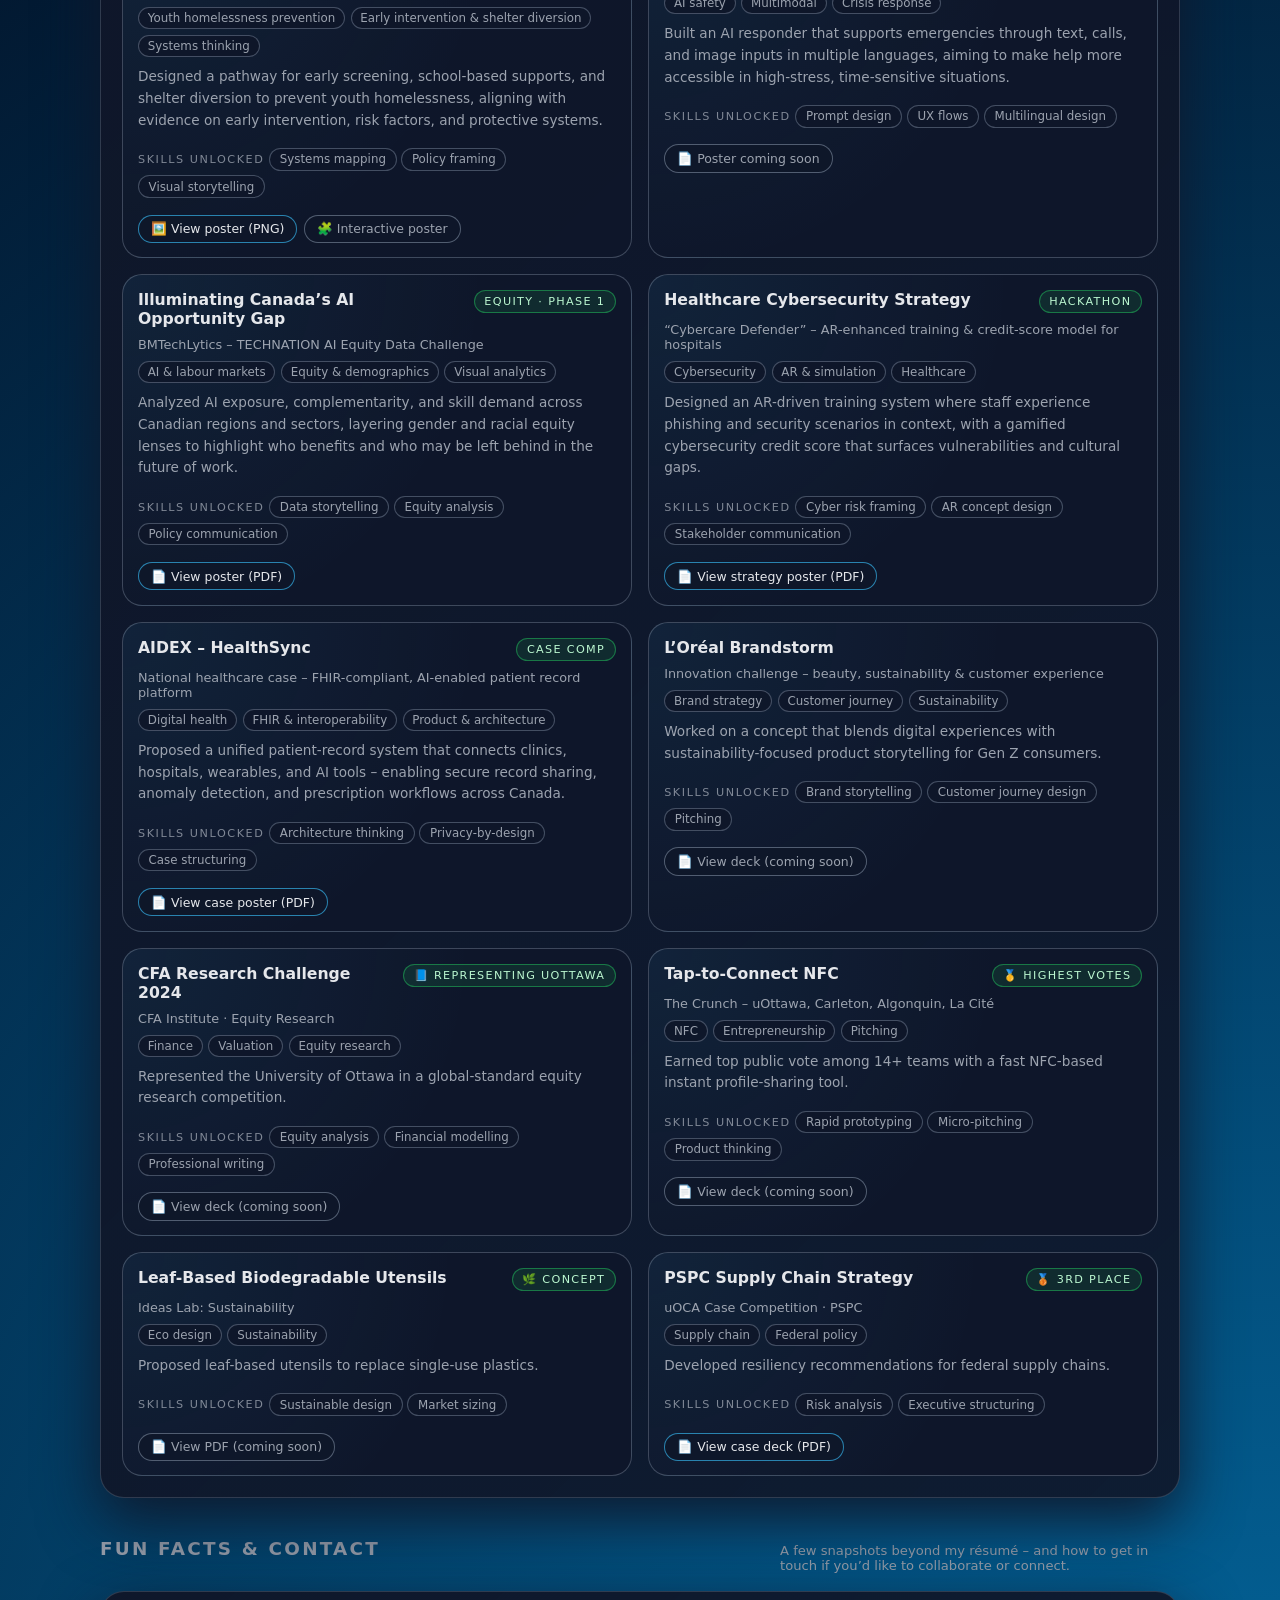
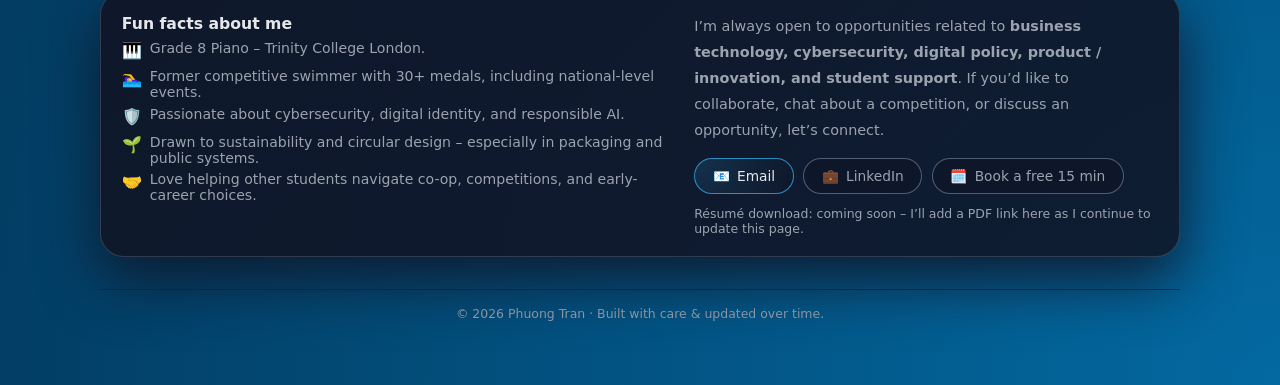
==== commit 383d87f8: "Update index.html" ====
--- a/index.html
+++ b/index.html
@@ -62,8 +62,6 @@
       text-decoration: none;
     }
 
-    /* ====== LAYOUT WRAPPER ====== */
-
     .shell {
       max-width: var(--max-width);
       margin: 0 auto;
@@ -438,8 +436,6 @@
       text-align: right;
     }
 
-    /* ====== SECTIONS ====== */
-
     section {
       margin-top: 2.5rem;
     }
@@ -474,7 +470,6 @@
     }
 
     /* About */
-
     .about-layout {
       display: grid;
       grid-template-columns: minmax(0, 1.4fr) minmax(0, 1.2fr);
@@ -519,8 +514,7 @@
       color: var(--text-muted);
     }
 
-    /* Experience */
-
+    /* Experience + Volunteering shared */
     .timeline {
       display: grid;
       gap: 1rem;
@@ -604,7 +598,6 @@
     }
 
     /* Projects */
-
     .project-grid {
       display: grid;
       grid-template-columns: repeat(2, minmax(0, 1fr));
@@ -736,8 +729,6 @@
       background: rgba(15, 23, 42, 0.96);
       color: #e5e7eb;
     }
-
-    /* Skills unlocked inside projects */
 
     .project-skills {
       margin-top: 0.5rem;
@@ -847,8 +838,6 @@
       margin-top: 0.75rem;
     }
 
-    /* Footer */
-
     footer {
       margin-top: 2rem;
       padding-top: 1rem;
@@ -858,7 +847,6 @@
       text-align: center;
     }
 
-    /* ====== SCROLL FADE-IN ====== */
     .reveal {
       opacity: 0;
       transform: translateY(14px);
@@ -871,8 +859,6 @@
       opacity: 1;
       transform: translateY(0);
     }
-
-    /* ====== RESPONSIVE ====== */
 
     @media (max-width: 900px) {
       .hero-inner {
@@ -930,8 +916,9 @@
         <li><a href="#top" class="nav-link is-active">Home</a></li>
         <li><a href="#about" class="nav-link">About</a></li>
         <li><a href="#experience" class="nav-link">Experience</a></li>
+        <li><a href="#volunteering" class="nav-link">Volunteering</a></li>
         <li><a href="#projects" class="nav-link">Projects</a></li>
-        <li><a href="#contact" class="nav-link">Fun Facts & Contact</a></li>
+        <li><a href="#contact" class="nav-link">Fun Facts &amp; Contact</a></li>
         <li><a href="website-request.html" class="nav-link">Build Your Own Website</a></li>
       </ul>
     </nav>
@@ -945,7 +932,7 @@
       <div class="hero-left">
         <div class="hero-tagline">
           <span class="hero-tagline-dot"></span>
-          Honours BCom (BTM) student · Tech, policy & innovation
+          Honours BCom (BTM) student · Tech, policy &amp; innovation
         </div>
 
         <h1 class="hero-title">
@@ -979,12 +966,10 @@
       </div>
 
       <div class="hero-right">
-        <!-- Profile image -->
         <div class="hero-photo-wrap">
           <img src="profile.jpg" alt="Portrait of Phuong Tran" class="hero-photo" />
         </div>
 
-        <!-- At a glance card -->
         <aside class="hero-card" aria-label="Snapshot of highlights">
           <div class="hero-card-main">
             <div>
@@ -1076,12 +1061,12 @@
     </div>
   </section>
 
-  <!-- ====== EXPERIENCE ====== -->
+  <!-- ====== EXPERIENCE (PAID ROLES) ====== -->
   <section id="experience">
     <div class="section-header">
       <h2 class="section-title">Experience</h2>
       <p class="section-caption">
-        Roles and initiatives where I’ve applied business technology, data, and design to real problems.
+        Paid roles where I’ve applied business technology, data, and design to real problems.
       </p>
     </div>
 
@@ -1131,6 +1116,84 @@
           </div>
         </article>
 
+        <!-- Regional Mentor – University of Ottawa -->
+        <article class="timeline-item">
+          <div>
+            <div class="timeline-role">Regional Mentor (Asia)</div>
+            <div class="timeline-org">Student Affairs · University of Ottawa</div>
+            <div class="timeline-meta">May 2025 — Present · Ottawa, Ontario</div>
+            <div class="timeline-tags">
+              <span class="timeline-tag">Student support</span>
+              <span class="timeline-tag">International students</span>
+              <span class="timeline-tag">Community building</span>
+            </div>
+          </div>
+          <div class="timeline-body">
+            <ul>
+              <li>Support Asian international students with enrollment, study strategies, and academic transition.</li>
+              <li>Provide empathetic support for culture shock, stress, and homesickness.</li>
+              <li>Connect students to advising, mental health, and learning services.</li>
+              <li>Help organize community-building and social integration activities.</li>
+            </ul>
+          </div>
+        </article>
+
+        <!-- Board Member – Algonquin College -->
+        <article class="timeline-item">
+          <div>
+            <div class="timeline-role">Board Member</div>
+            <div class="timeline-org">Student Association · Algonquin College</div>
+            <div class="timeline-meta">Feb. 2024 — Jul. 2024 · Ottawa, Ontario</div>
+            <div class="timeline-tags">
+              <span class="timeline-tag">Governance</span>
+              <span class="timeline-tag">Student advocacy</span>
+              <span class="timeline-tag">International students</span>
+            </div>
+          </div>
+          <div class="timeline-body">
+            <ul>
+              <li>Represented the interests of 20,000+ full-time students in discussions with college administration.</li>
+              <li>Collaborated with eight board members, dedicating 150+ hours per term to student priorities.</li>
+              <li>Co-chaired the International Student Advisory Committee.</li>
+              <li>Helped students navigate enrollment, resources, and campus services.</li>
+            </ul>
+          </div>
+        </article>
+
+        <!-- On-call Proctor – ADM 1300 -->
+        <article class="timeline-item">
+          <div>
+            <div class="timeline-role">On-call Proctor – ADM 1300</div>
+            <div class="timeline-org">Telfer School of Management · University of Ottawa</div>
+            <div class="timeline-meta">Upcoming · Ottawa, Ontario</div>
+            <div class="timeline-tags">
+              <span class="timeline-tag">Academic integrity</span>
+              <span class="timeline-tag">Assessment support</span>
+            </div>
+          </div>
+          <div class="timeline-body">
+            <ul>
+              <li>On-call proctor for ADM 1300 course assessments, supporting instructors and students during exams.</li>
+            </ul>
+          </div>
+        </article>
+
+      </div>
+    </div>
+  </section>
+
+  <!-- ====== LEADERSHIP & VOLUNTEERING ====== -->
+  <section id="volunteering">
+    <div class="section-header">
+      <h2 class="section-title">Leadership &amp; Volunteering</h2>
+      <p class="section-caption">
+        Unpaid roles where I support other students and contribute to my community.
+      </p>
+    </div>
+
+    <div class="section-body reveal">
+      <div class="timeline">
+
         <!-- Career Development Ambassador & Coach -->
         <article class="timeline-item">
           <div>
@@ -1175,68 +1238,6 @@
           </div>
         </article>
 
-        <!-- Regional Mentor – University of Ottawa -->
-        <article class="timeline-item">
-          <div>
-            <div class="timeline-role">Regional Mentor (Asia)</div>
-            <div class="timeline-org">Student Affairs · University of Ottawa</div>
-            <div class="timeline-meta">May 2025 — Present · Ottawa, Ontario</div>
-            <div class="timeline-tags">
-              <span class="timeline-tag">Student support</span>
-              <span class="timeline-tag">International students</span>
-              <span class="timeline-tag">Community building</span>
-            </div>
-          </div>
-          <div class="timeline-body">
-            <ul>
-              <li>Support Asian international students with enrollment, study strategies, and academic transition.</li>
-              <li>Provide empathetic support for culture shock, stress, and homesickness.</li>
-              <li>Connect students to advising, mental health, and learning services.</li>
-              <li>Help organize community-building and social integration activities.</li>
-            </ul>
-          </div>
-        </article>
-
-        <!-- Board Member – Algonquin College -->
-        <article class="timeline-item">
-          <div>
-            <div class="timeline-role">Board Member</div>
-            <div class="timeline-org">Student Association · Algonquin College</div>
-            <div class="timeline-meta">Feb. 2024 — Jul. 2024 · Ottawa, Ontario</div>
-            <div class="timeline-tags">
-              <span class="timeline-tag">Governance</span>
-              <span class="timeline-tag">Student advocacy</span>
-              <span class="timeline-tag">International students</span>
-            </div>
-          </div>
-          <div class="timeline-body">
-            <ul>
-              <li>Represented the interests of 20,000+ full-time students in discussions with college administration.</li>
-              <li>Collaborated with eight board members, dedicating 150+ hours per term to student priorities.</li>
-              <li>Co-chaired the International Student Advisory Committee.</li>
-              <li>Helped students navigate enrollment, resources, and campus services.</li>
-            </ul>
-          </div>
-        </article>
-
-        <!-- On-call Proctor – ADM 1300 -->
-        <article class="timeline-item">
-          <div>
-            <div class="timeline-role">On-call Proctor – ADM 1300</div>
-            <div class="timeline-org">Telfer School of Management · University of Ottawa</div>
-            <div class="timeline-meta">Upcoming · Ottawa, Ontario</div>
-            <div class="timeline-tags">
-              <span class="timeline-tag">Academic integrity</span>
-              <span class="timeline-tag">Assessment support</span>
-            </div>
-          </div>
-          <div class="timeline-body">
-            <ul>
-              <li>On-call proctor for ADM 1300 course assessments, supporting instructors and students during exams.</li>
-            </ul>
-          </div>
-        </article>
-
       </div>
     </div>
   </section>
@@ -1284,8 +1285,8 @@
             <span class="project-skill-pill">Visual storytelling</span>
           </div>
           <div class="project-actions">
-            <a class="chip chip-primary" href="https://devpost.com/software/early-warning-screening-support-ewss-pathway" target="_blank" rel="noopener">
-              🔗 View Devpost
+            <a class="chip chip-primary" href="YouthHomelessnessPOSTER.png" target="_blank">
+              🖼️ View poster (PNG)
             </a>
             <a class="chip" href="https://phuong24-tran.github.io/homelessness-sprint-interactive-poster/" target="_blank" rel="noopener">
               🧩 Interactive poster
@@ -1324,7 +1325,7 @@
             <span class="project-skill-pill">Multilingual design</span>
           </div>
           <div class="project-actions">
-            <!-- Add Devpost link when available -->
+            <span class="chip">📄 Poster coming soon</span>
           </div>
         </article>
 
@@ -1359,7 +1360,7 @@
             <span class="project-skill-pill">Policy communication</span>
           </div>
           <div class="project-actions">
-            <a class="chip chip-primary" href="BMTechlytics_Phase1.pdf" target="_blank">
+            <a class="chip chip-primary" href="BMTechlytics_Phase1 (1).pdf" target="_blank">
               📄 View poster (PDF)
             </a>
           </div>
@@ -1396,7 +1397,7 @@
             <span class="project-skill-pill">Stakeholder communication</span>
           </div>
           <div class="project-actions">
-            <a class="chip chip-primary" href="Healthcare_Cybersecurity_Strategy.pdf" target="_blank">
+            <a class="chip chip-primary" href="Healthcare Cybersecurity Strategy (2).pdf" target="_blank">
               📄 View strategy poster (PDF)
             </a>
           </div>
@@ -1433,7 +1434,7 @@
             <span class="project-skill-pill">Case structuring</span>
           </div>
           <div class="project-actions">
-            <a class="chip chip-primary" href="AidEx_HealthSync.pdf" target="_blank">
+            <a class="chip chip-primary" href="AidEx - HealthSync_v1 (1).pdf" target="_blank">
               📄 View case poster (PDF)
             </a>
           </div>
@@ -1469,7 +1470,7 @@
             <span class="project-skill-pill">Pitching</span>
           </div>
           <div class="project-actions">
-            <!-- Add PDF link when ready -->
+            <span class="chip">📄 View deck (coming soon)</span>
           </div>
         </article>
 
@@ -1506,7 +1507,7 @@
           </div>
 
           <div class="project-actions">
-            <a class="chip">📄 View deck (coming soon)</a>
+            <span class="chip">📄 View deck (coming soon)</span>
           </div>
         </article>
 
@@ -1543,7 +1544,7 @@
           </div>
 
           <div class="project-actions">
-            <a class="chip">📄 View deck (coming soon)</a>
+            <span class="chip">📄 View deck (coming soon)</span>
           </div>
         </article>
 
@@ -1578,7 +1579,7 @@
           </div>
 
           <div class="project-actions">
-            <a class="chip">📄 View PDF (coming soon)</a>
+            <span class="chip">📄 View PDF (coming soon)</span>
           </div>
         </article>
 
@@ -1613,7 +1614,9 @@
           </div>
 
           <div class="project-actions">
-            <a class="chip">📄 View deck (coming soon)</a>
+            <a class="chip chip-primary" href="UOCA CASE_TEAM AMBER (2) (1) (2).pdf" target="_blank">
+              📄 View case deck (PDF)
+            </a>
           </div>
         </article>
 
@@ -1699,7 +1702,6 @@
   </footer>
 </div>
 
-<!-- ====== INTERACTION SCRIPTS ====== -->
 <script>
   // Footer year
   document.getElementById("year").textContent = new Date().getFullYear();
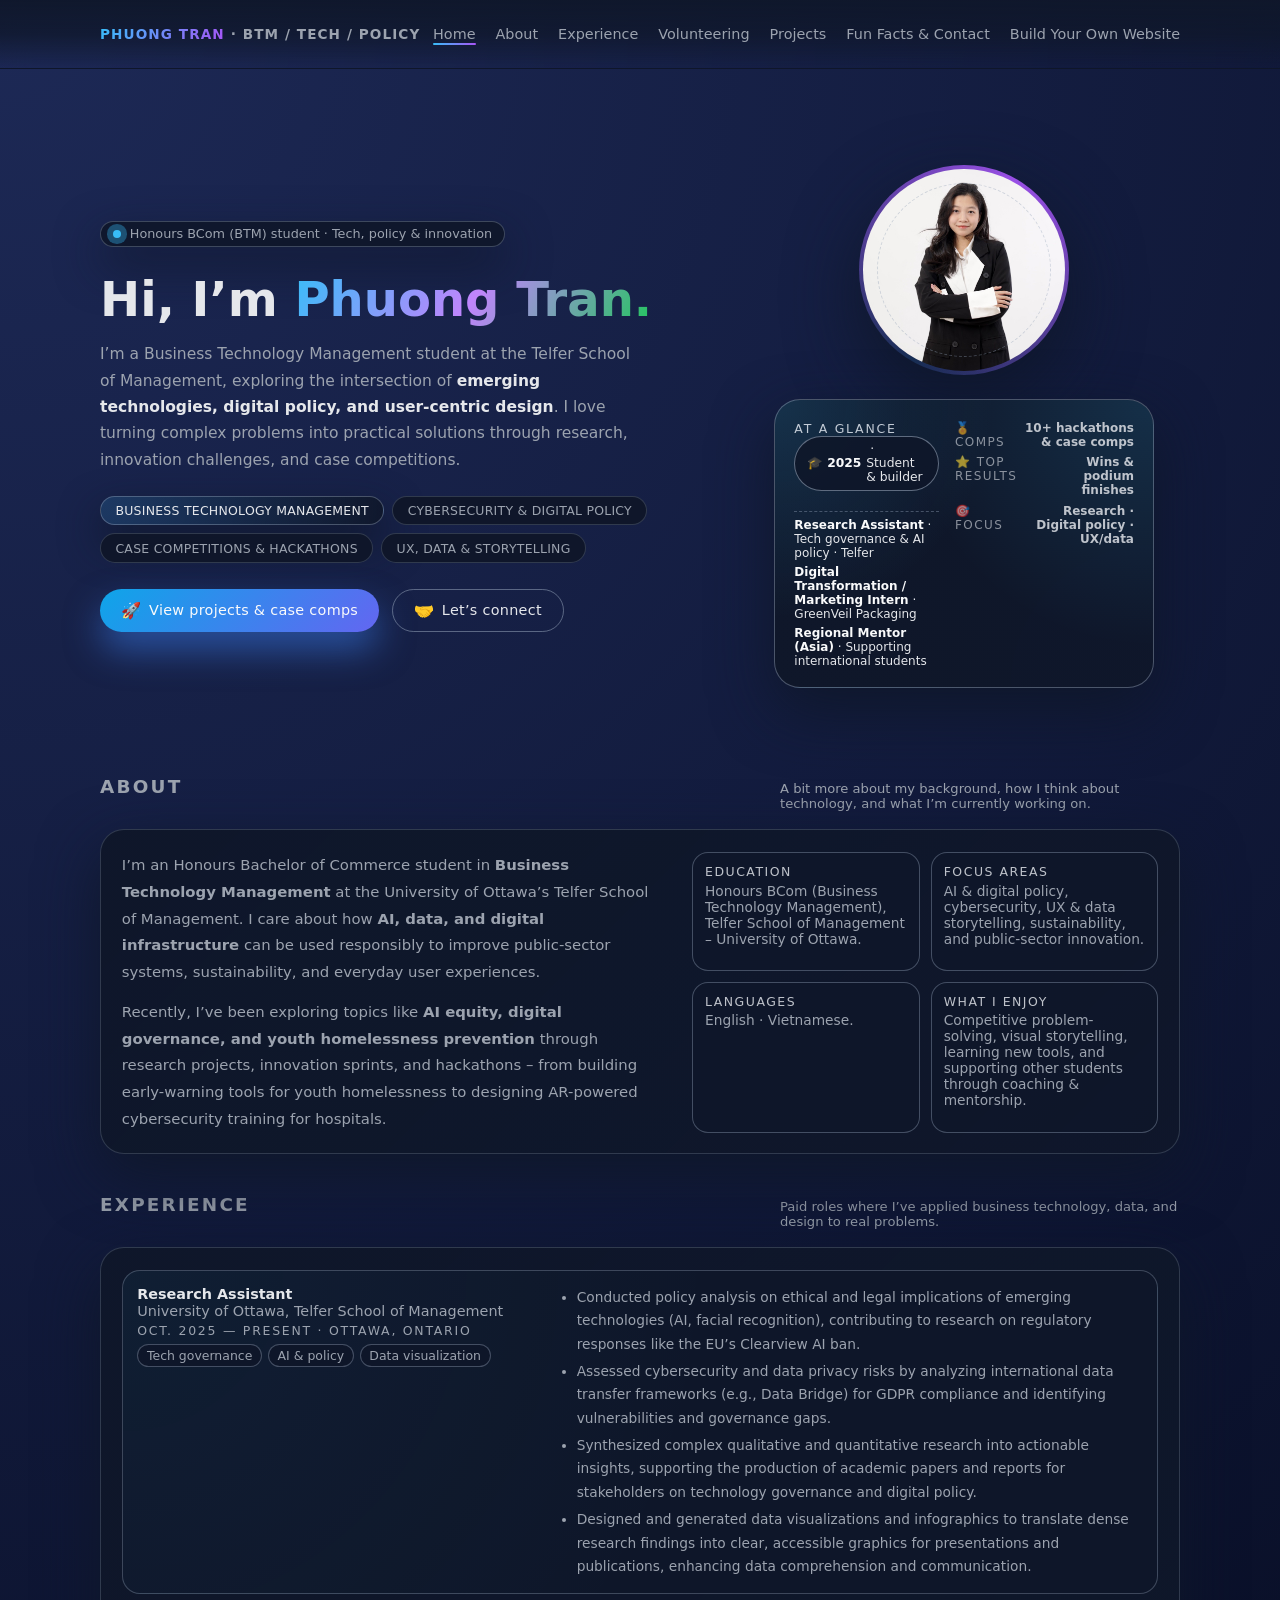
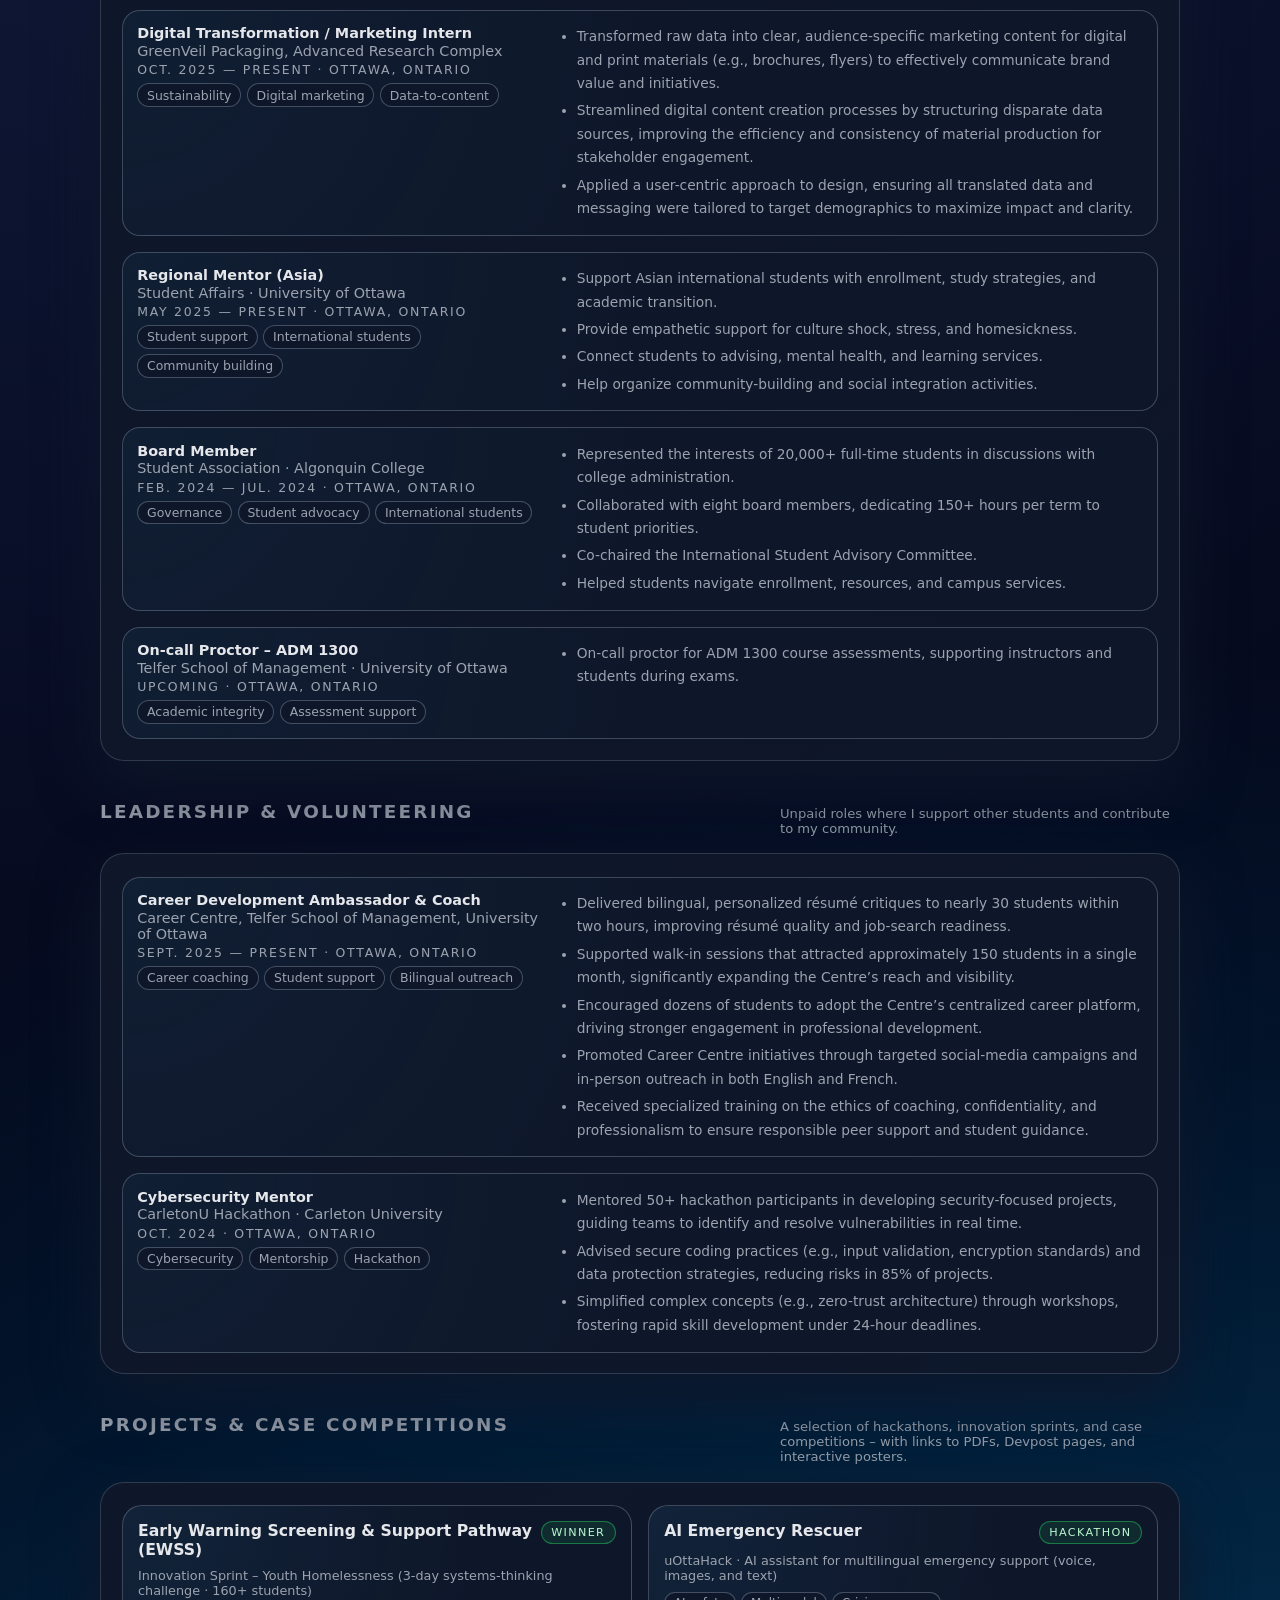
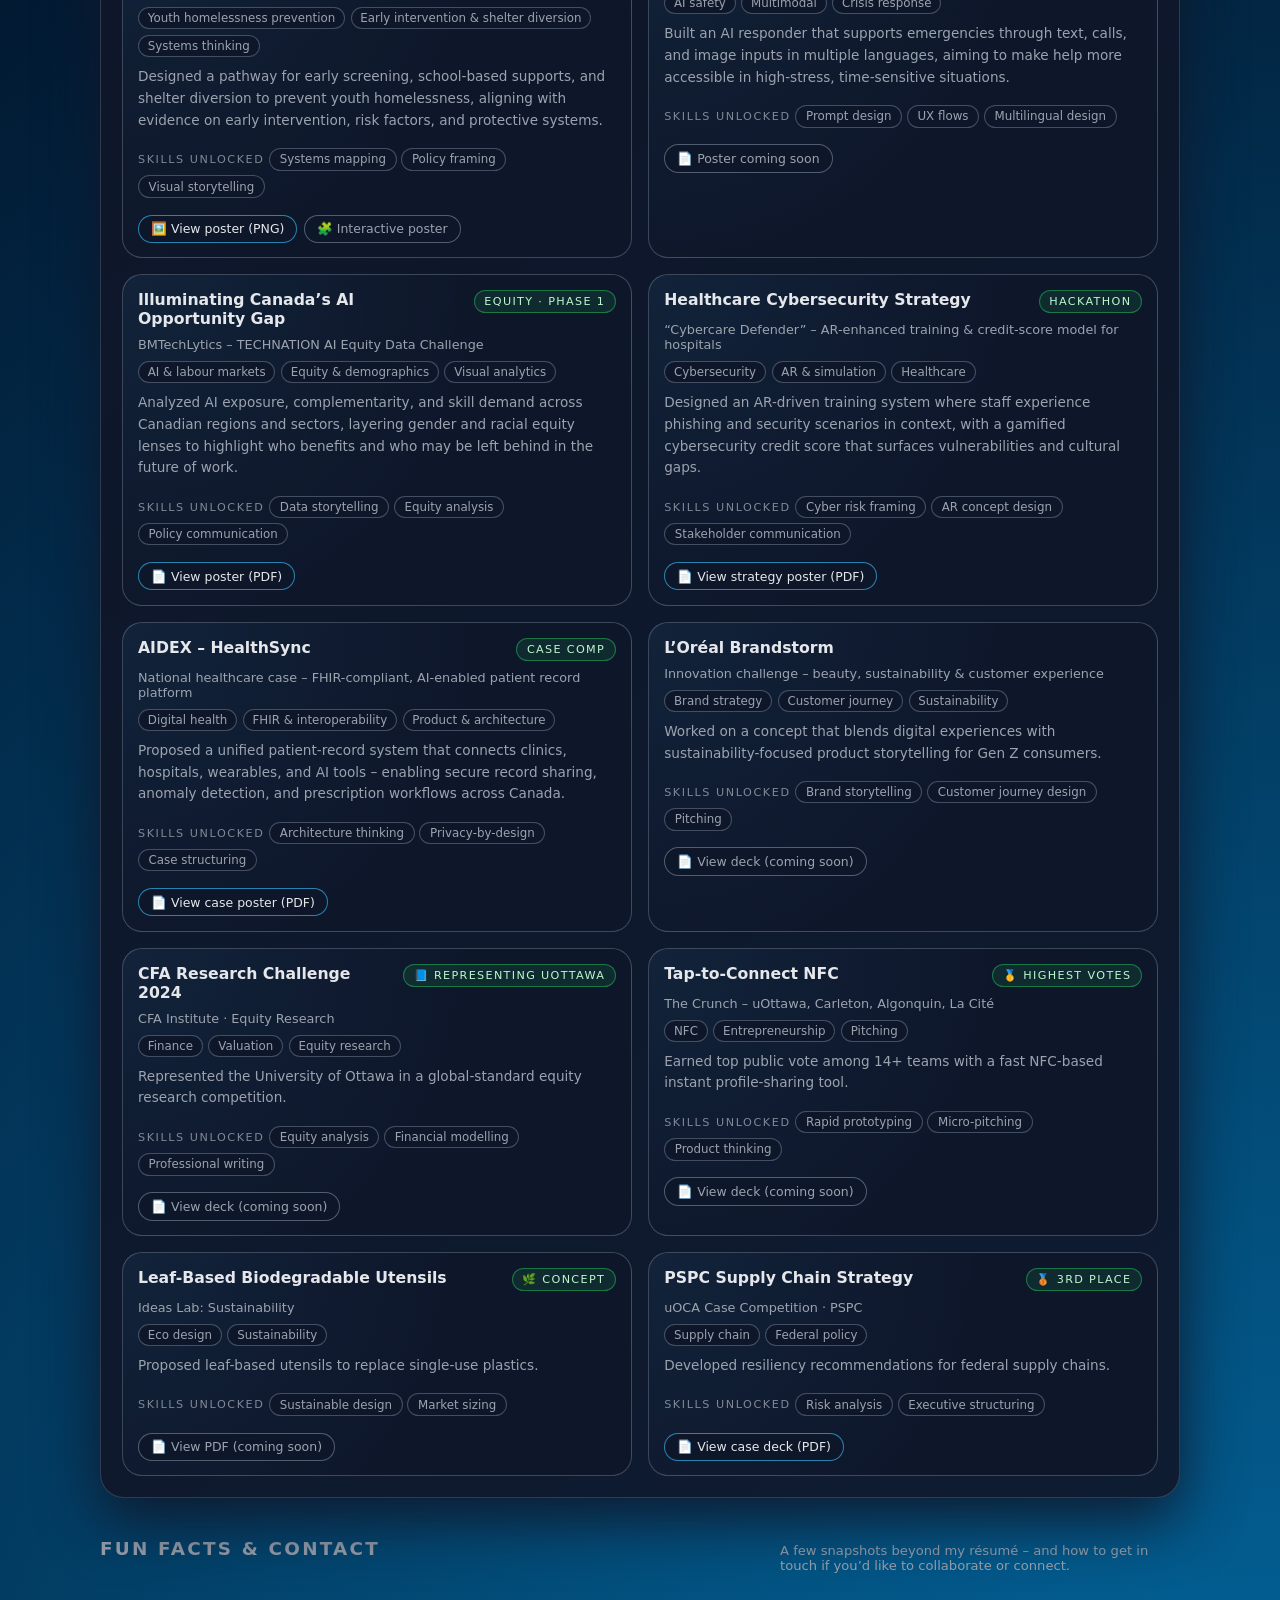
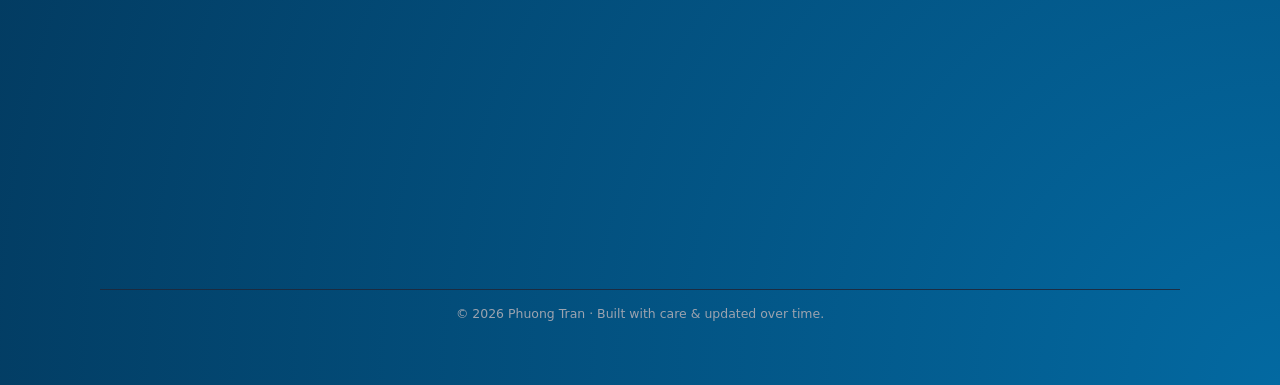
==== commit bcbcf79e: "Update index.html" ====
--- a/index.html
+++ b/index.html
@@ -1047,7 +1047,7 @@
           </div>
           <div class="about-item">
             <div class="about-item-title">Languages</div>
-            <p>English · Vietnamese · Japanese (JLPT-track) · French.</p>
+            <p>English · Vietnamese.</p>
           </div>
           <div class="about-item">
             <div class="about-item-title">What I enjoy</div>
@@ -1753,3 +1753,4 @@
 </script>
 </body>
 </html>
+
